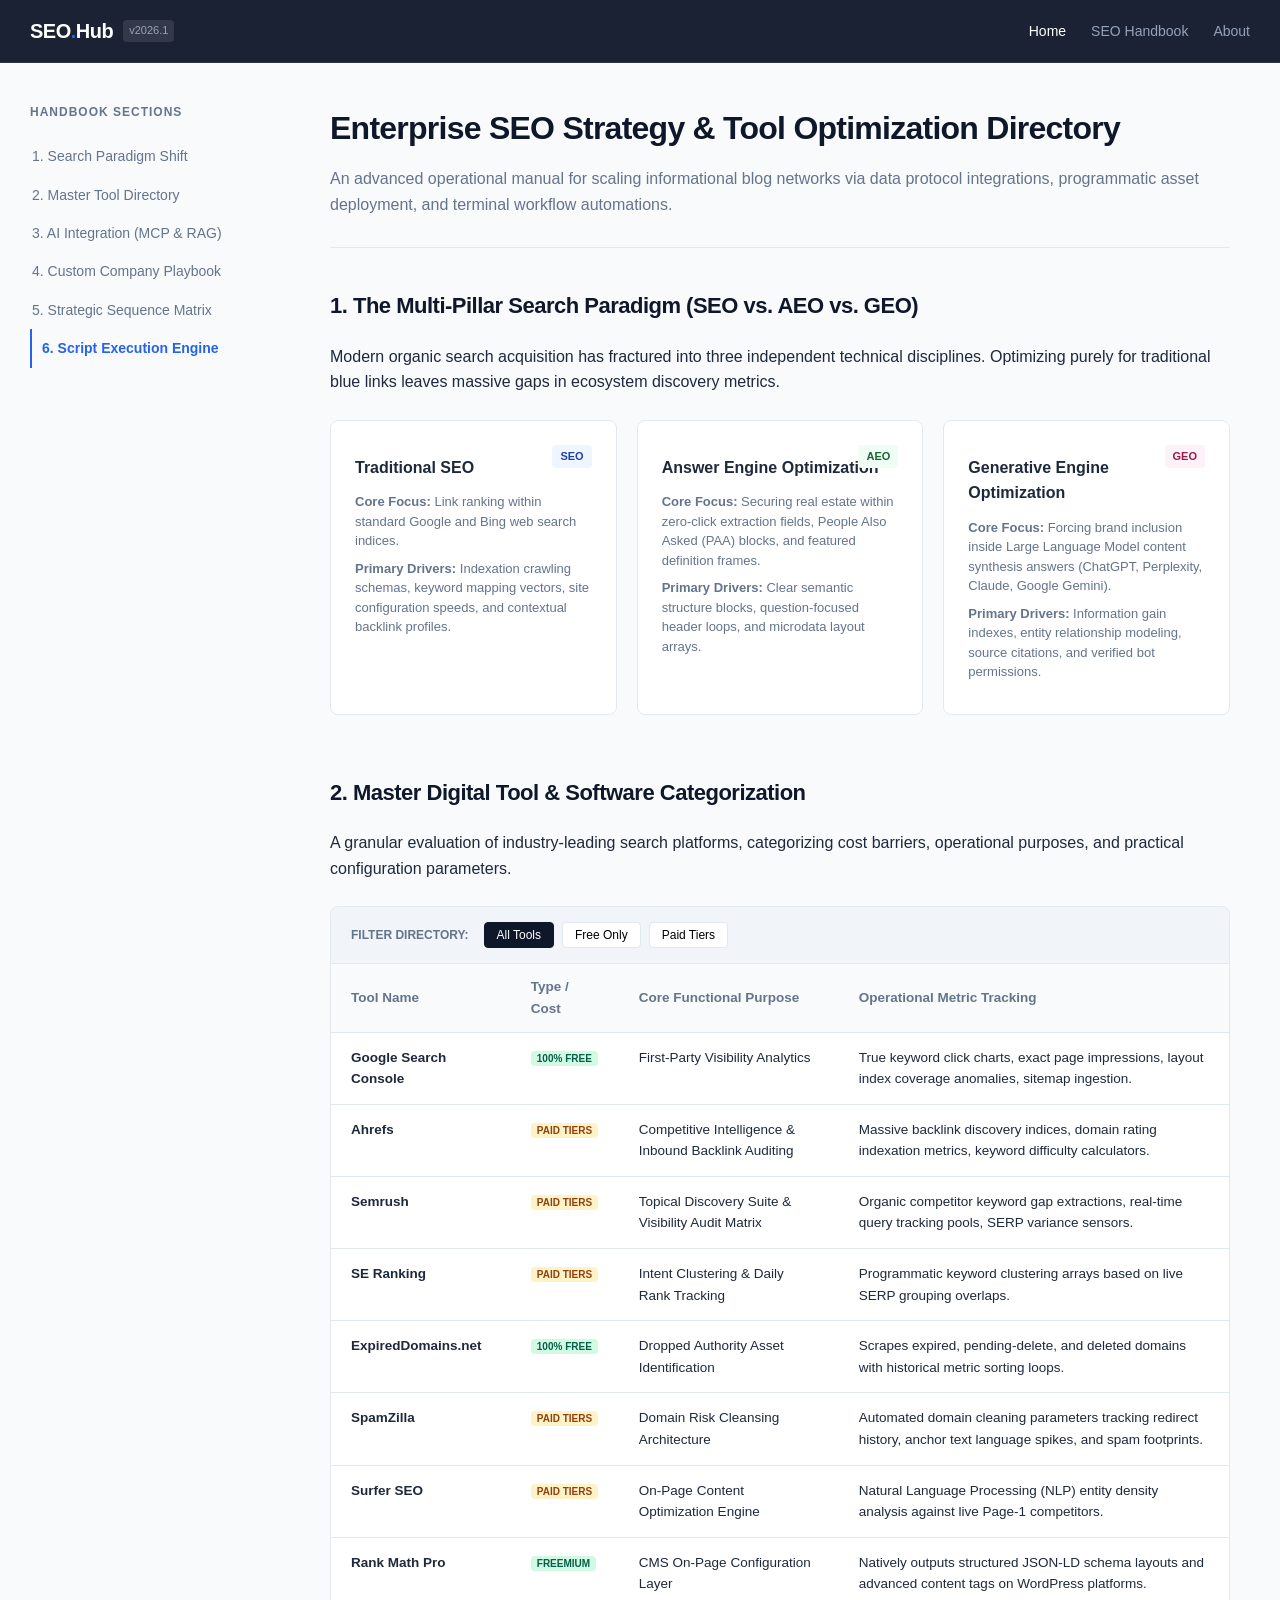
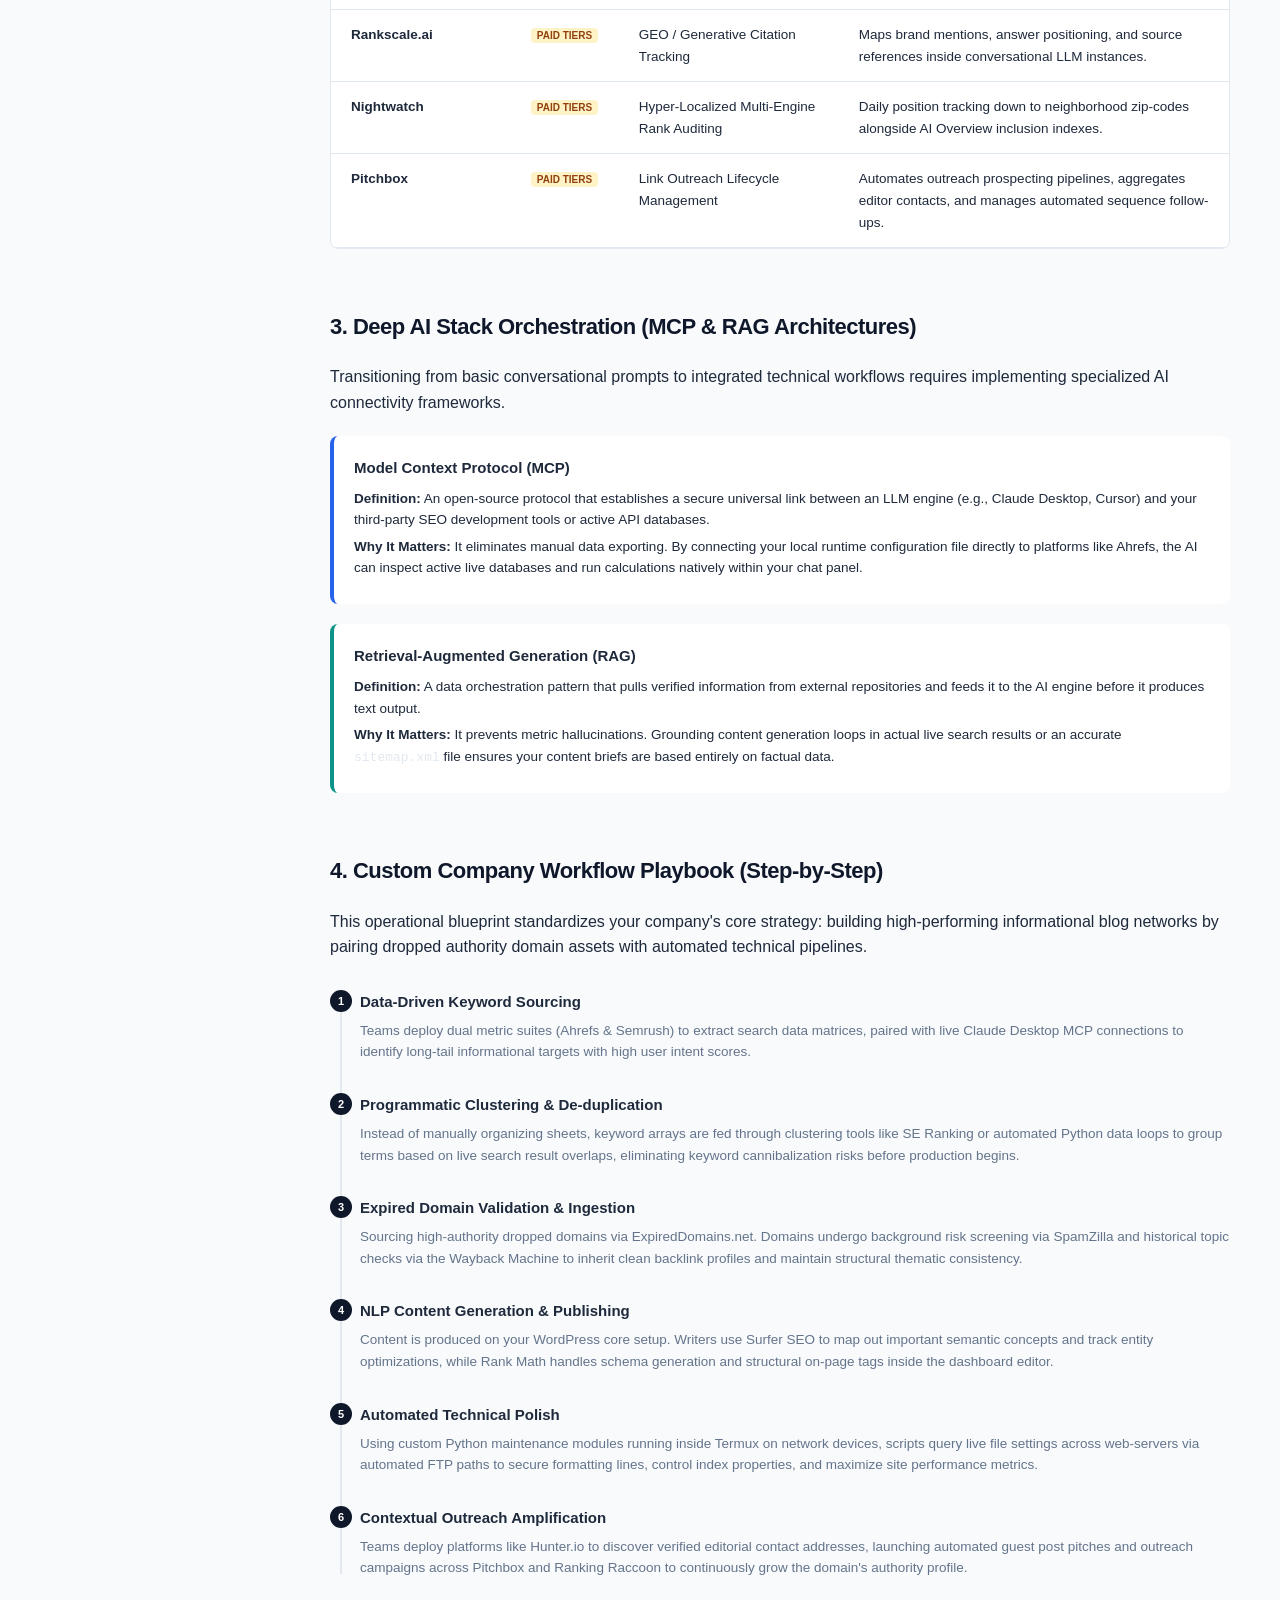
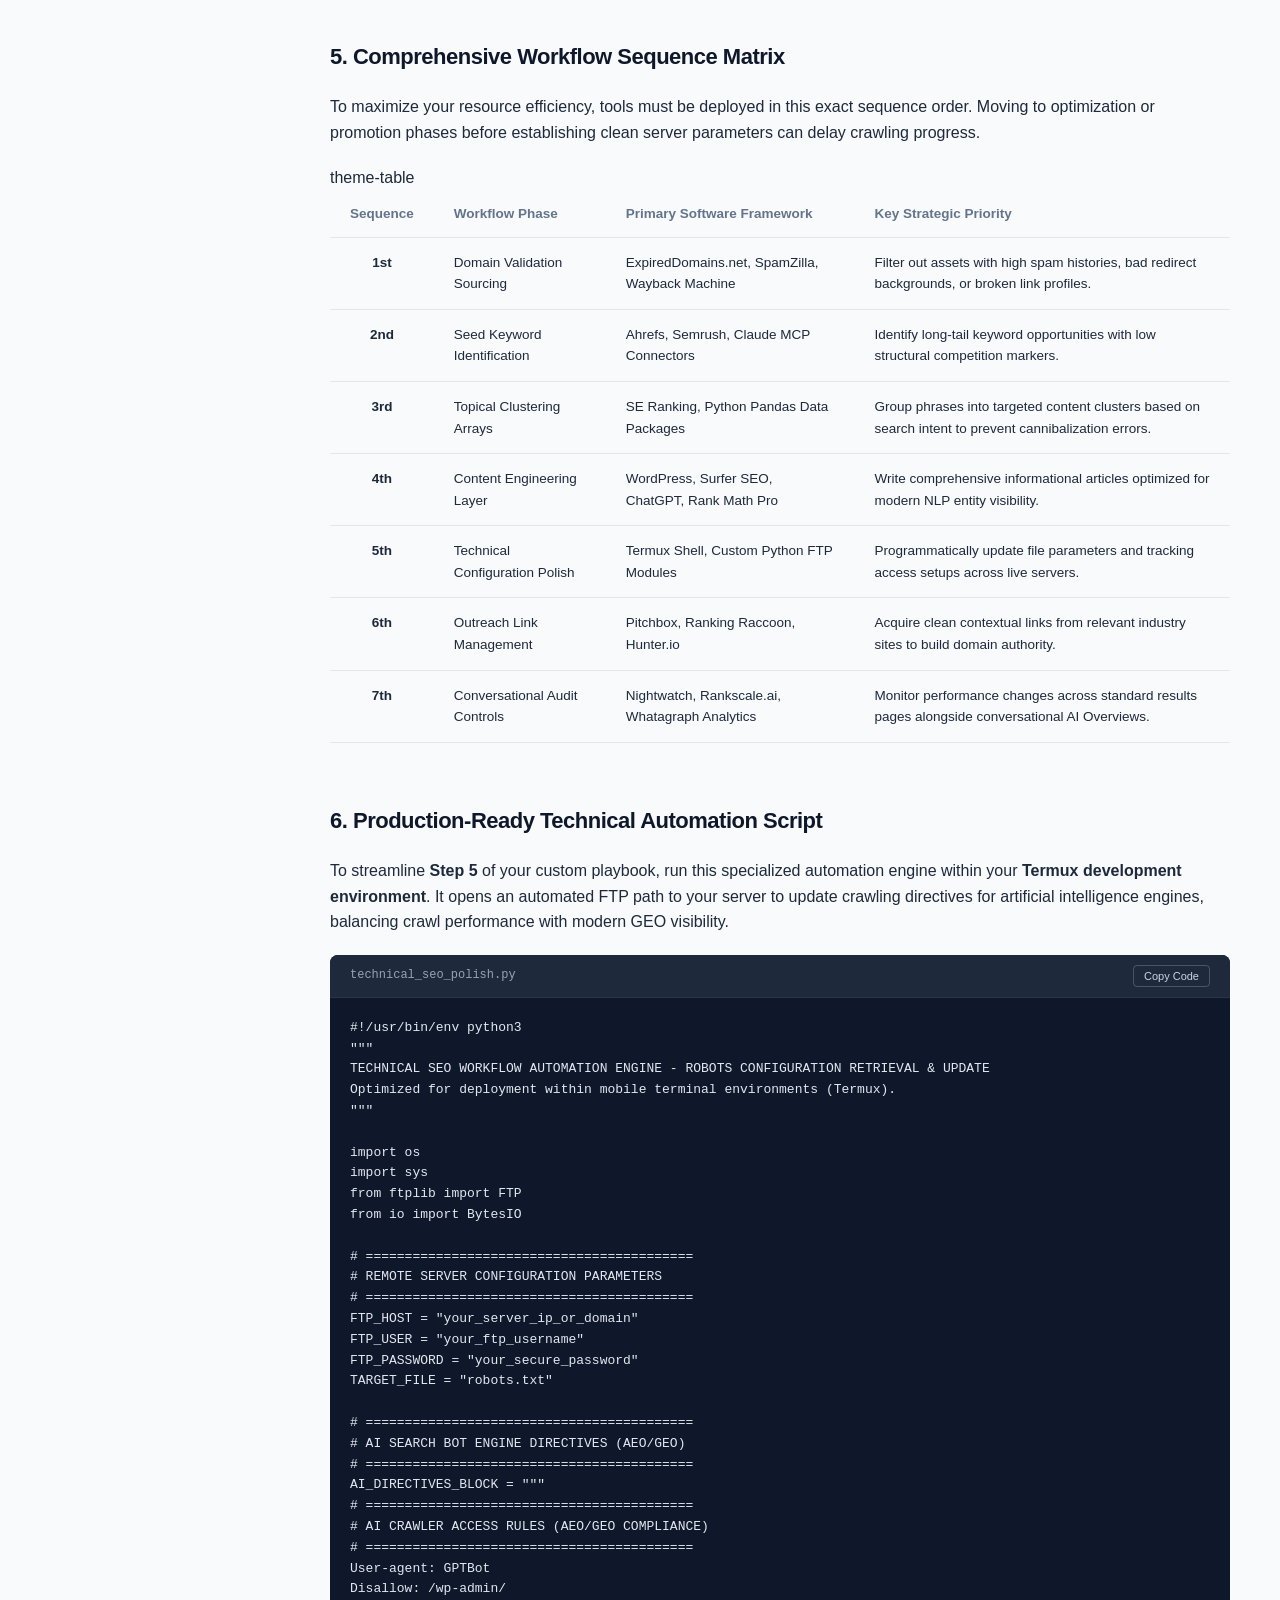
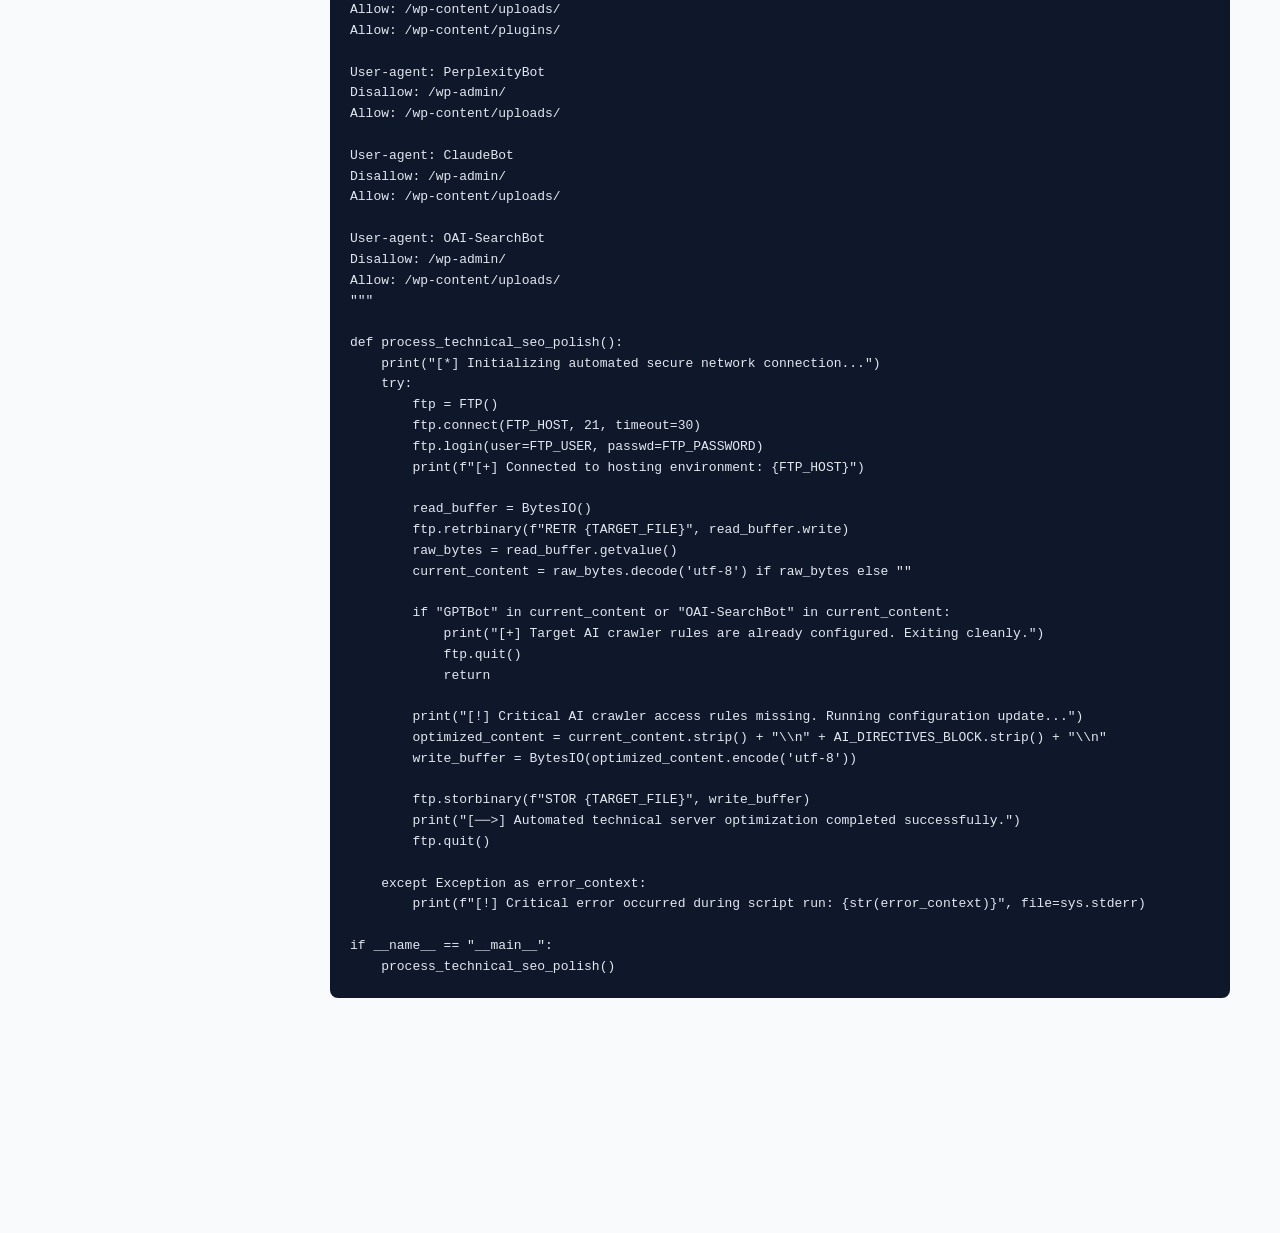
==== index.html @ 19670c63 "intialization" ====
<!DOCTYPE html>
<html lang="en">
<head>
    <meta charset="UTF-8">
    <meta name="viewport" content="width=device-width, initial-scale=1.0">
    <title>SEO Research Hub & Operational Handbook (2026)</title>
    <link rel="stylesheet" href="style.css">
</head>
<body>

    <nav class="navbar">
        <div class="nav-container">
            <div class="nav-logo">
                <span class="logo-text">SEO<span class="accent-dot">.</span>Hub</span>
                <span class="version-tag">v2026.1</span>
            </div>
            <button class="menu-toggle" id="menuToggle" aria-label="Toggle Navigation Menu">
                <span></span><span></span><span></span>
            </button>
            <ul class="nav-links" id="navLinks">
                <li><a href="#" class="nav-item active" data-target="handbook-view" id="navHome">Home</a></li>
                <li><a href="seo_handbook.html" class="nav-item" data-target="handbook-view" id="navHandbook">SEO Handbook</a></li>
                <li><a href="#" class="nav-item" data-target="about-view" id="navAbout">About</a></li>
            </ul>
        </div>
    </nav>

    <div class="app-container">
        
        <div id="handbook-view" class="tab-view active">
            <div class="docs-layout">
                
                <aside class="docs-sidebar" id="docsSidebar">
                    <div class="sidebar-sticky">
                        <h3 class="sidebar-heading">Handbook Sections</h3>
                        <ul class="toc-list">
                            <li><a href="#paradigm" class="toc-link active">1. Search Paradigm Shift</a></li>
                            <li><a href="#directory" class="toc-link">2. Master Tool Directory</a></li>
                            <li><a href="#ai-ops" class="toc-link">3. AI Integration (MCP & RAG)</a></li>
                            <li><a href="#workflow" class="toc-link">4. Custom Company Playbook</a></li>
                            <li><a href="#matrix" class="toc-link">5. Strategic Sequence Matrix</a></li>
                            <li><a href="#automation" class="toc-link">6. Script Execution Engine</a></li>
                        </ul>
                    </div>
                </aside>

                <main class="docs-content">
                    <header class="content-header">
                        <h1>Enterprise SEO Strategy & Tool Optimization Directory</h1>
                        <p class="subtitle">An advanced operational manual for scaling informational blog networks via data protocol integrations, programmatic asset deployment, and terminal workflow automations.</p>
                    </header>

                    <section id="paradigm" class="content-section">
                        <h2>1. The Multi-Pillar Search Paradigm (SEO vs. AEO vs. GEO)</h2>
                        <p>Modern organic search acquisition has fractured into three independent technical disciplines. Optimizing purely for traditional blue links leaves massive gaps in ecosystem discovery metrics.</p>
                        
                        <div class="grid-three">
                            <div class="feature-card">
                                <div class="card-badge traditional">SEO</div>
                                <h3>Traditional SEO</h3>
                                <p><strong>Core Focus:</strong> Link ranking within standard Google and Bing web search indices.</p>
                                <p><strong>Primary Drivers:</strong> Indexation crawling schemas, keyword mapping vectors, site configuration speeds, and contextual backlink profiles.</p>
                            </div>
                            <div class="feature-card">
                                <div class="card-badge aeo">AEO</div>
                                <h3>Answer Engine Optimization</h3>
                                <p><strong>Core Focus:</strong> Securing real estate within zero-click extraction fields, People Also Asked (PAA) blocks, and featured definition frames.</p>
                                <p><strong>Primary Drivers:</strong> Clear semantic structure blocks, question-focused header loops, and microdata layout arrays.</p>
                            </div>
                            <div class="feature-card">
                                <div class="card-badge geo">GEO</div>
                                <h3>Generative Engine Optimization</h3>
                                <p><strong>Core Focus:</strong> Forcing brand inclusion inside Large Language Model content synthesis answers (ChatGPT, Perplexity, Claude, Google Gemini).</p>
                                <p><strong>Primary Drivers:</strong> Information gain indexes, entity relationship modeling, source citations, and verified bot permissions.</p>
                            </div>
                        </div>
                    </section>

                    <section id="directory" class="content-section">
                        <h2>2. Master Digital Tool & Software Categorization</h2>
                        <p>A granular evaluation of industry-leading search platforms, categorizing cost barriers, operational purposes, and practical configuration parameters.</p>
                        
                        <div class="interactive-table-box">
                            <div class="table-actions">
                                <span class="action-label">Filter Directory:</span>
                                <div class="filter-buttons">
                                    <button class="filter-btn active" data-filter="all">All Tools</button>
                                    <button class="filter-btn" data-filter="free">Free Only</button>
                                    <button class="filter-btn" data-filter="paid">Paid Tiers</button>
                                </div>
                            </div>
                            
                            <div class="table-responsive">
                                <table class="tools-data-table" id="toolsTable">
                                    <thead>
                                        <tr>
                                            <th>Tool Name</th>
                                            <th>Type / Cost</th>
                                            <th>Core Functional Purpose</th>
                                            <th>Operational Metric Tracking</th>
                                        </tr>
                                    </thead>
                                    <tbody>
                                        <tr data-cost="free">
                                            <td><strong>Google Search Console</strong></td>
                                            <td><span class="badge free">100% Free</span></td>
                                            <td>First-Party Visibility Analytics</td>
                                            <td>True keyword click charts, exact page impressions, layout index coverage anomalies, sitemap ingestion.</td>
                                        </tr>
                                        <tr data-cost="paid">
                                            <td><strong>Ahrefs</strong></td>
                                            <td><span class="badge paid">Paid Tiers</span></td>
                                            <td>Competitive Intelligence &amp; Inbound Backlink Auditing</td>
                                            <td>Massive backlink discovery indices, domain rating indexation metrics, keyword difficulty calculators.</td>
                                        </tr>
                                        <tr data-cost="paid">
                                            <td><strong>Semrush</strong></td>
                                            <td><span class="badge paid">Paid Tiers</span></td>
                                            <td>Topical Discovery Suite &amp; Visibility Audit Matrix</td>
                                            <td>Organic competitor keyword gap extractions, real-time query tracking pools, SERP variance sensors.</td>
                                        </tr>
                                        <tr data-cost="paid">
                                            <td><strong>SE Ranking</strong></td>
                                            <td><span class="badge paid">Paid Tiers</span></td>
                                            <td>Intent Clustering &amp; Daily Rank Tracking</td>
                                            <td>Programmatic keyword clustering arrays based on live SERP grouping overlaps.</td>
                                        </tr>
                                        <tr data-cost="free">
                                            <td><strong>ExpiredDomains.net</strong></td>
                                            <td><span class="badge free">100% Free</span></td>
                                            <td>Dropped Authority Asset Identification</td>
                                            <td>Scrapes expired, pending-delete, and deleted domains with historical metric sorting loops.</td>
                                        </tr>
                                        <tr data-cost="paid">
                                            <td><strong>SpamZilla</strong></td>
                                            <td><span class="badge paid">Paid Tiers</span></td>
                                            <td>Domain Risk Cleansing Architecture</td>
                                            <td>Automated domain cleaning parameters tracking redirect history, anchor text language spikes, and spam footprints.</td>
                                        </tr>
                                        <tr data-cost="paid">
                                            <td><strong>Surfer SEO</strong></td>
                                            <td><span class="badge paid">Paid Tiers</span></td>
                                            <td>On-Page Content Optimization Engine</td>
                                            <td>Natural Language Processing (NLP) entity density analysis against live Page-1 competitors.</td>
                                        </tr>
                                        <tr data-cost="free">
                                            <td><strong>Rank Math Pro</strong></td>
                                            <td><span class="badge free">Freemium</span></td>
                                            <td>CMS On-Page Configuration Layer</td>
                                            <td>Natively outputs structured JSON-LD schema layouts and advanced content tags on WordPress platforms.</td>
                                        </tr>
                                        <tr data-cost="paid">
                                            <td><strong>Rankscale.ai</strong></td>
                                            <td><span class="badge paid">Paid Tiers</span></td>
                                            <td>GEO / Generative Citation Tracking</td>
                                            <td>Maps brand mentions, answer positioning, and source references inside conversational LLM instances.</td>
                                        </tr>
                                        <tr data-cost="paid">
                                            <td><strong>Nightwatch</strong></td>
                                            <td><span class="badge paid">Paid Tiers</span></td>
                                            <td>Hyper-Localized Multi-Engine Rank Auditing</td>
                                            <td>Daily position tracking down to neighborhood zip-codes alongside AI Overview inclusion indexes.</td>
                                        </tr>
                                        <tr data-cost="paid">
                                            <td><strong>Pitchbox</strong></td>
                                            <td><span class="badge paid">Paid Tiers</span></td>
                                            <td>Link Outreach Lifecycle Management</td>
                                            <td>Automates outreach prospecting pipelines, aggregates editor contacts, and manages automated sequence follow-ups.</td>
                                        </tr>
                                    </tbody>
                                </table>
                            </div>
                        </div>
                    </section>

                    <section id="ai-ops" class="content-section">
                        <h2>3. Deep AI Stack Orchestration (MCP & RAG Architectures)</h2>
                        <p>Transitioning from basic conversational prompts to integrated technical workflows requires implementing specialized AI connectivity frameworks.</p>
                        
                        <div class="callout-box mcp">
                            <h4>Model Context Protocol (MCP)</h4>
                            <p><strong>Definition:</strong> An open-source protocol that establishes a secure universal link between an LLM engine (e.g., Claude Desktop, Cursor) and your third-party SEO development tools or active API databases.</p>
                            <p><strong>Why It Matters:</strong> It eliminates manual data exporting. By connecting your local runtime configuration file directly to platforms like Ahrefs, the AI can inspect active live databases and run calculations natively within your chat panel.</p>
                        </div>

                        <div class="callout-box rag">
                            <h4>Retrieval-Augmented Generation (RAG)</h4>
                            <p><strong>Definition:</strong> A data orchestration pattern that pulls verified information from external repositories and feeds it to the AI engine before it produces text output.</p>
                            <p><strong>Why It Matters:</strong> It prevents metric hallucinations. Grounding content generation loops in actual live search results or an accurate <code>sitemap.xml</code> file ensures your content briefs are based entirely on factual data.</p>
                        </div>
                    </section>

                    <section id="workflow" class="content-section">
                        <h2>4. Custom Company Workflow Playbook (Step-by-Step)</h2>
                        <p>This operational blueprint standardizes your company's core strategy: building high-performing informational blog networks by pairing dropped authority domain assets with automated technical pipelines.</p>
                        
                        <div class="timeline">
                            <div class="timeline-item">
                                <div class="timeline-num">1</div>
                                <h4>Data-Driven Keyword Sourcing</h4>
                                <p>Teams deploy dual metric suites (Ahrefs &amp; Semrush) to extract search data matrices, paired with live Claude Desktop MCP connections to identify long-tail informational targets with high user intent scores.</p>
                            </div>
                            <div class="timeline-item">
                                <div class="timeline-num">2</div>
                                <h4>Programmatic Clustering &amp; De-duplication</h4>
                                <p>Instead of manually organizing sheets, keyword arrays are fed through clustering tools like SE Ranking or automated Python data loops to group terms based on live search result overlaps, eliminating keyword cannibalization risks before production begins.</p>
                            </div>
                            <div class="timeline-item">
                                <div class="timeline-num">3</div>
                                <h4>Expired Domain Validation &amp; Ingestion</h4>
                                <p>Sourcing high-authority dropped domains via ExpiredDomains.net. Domains undergo background risk screening via SpamZilla and historical topic checks via the Wayback Machine to inherit clean backlink profiles and maintain structural thematic consistency.</p>
                            </div>
                            <div class="timeline-item">
                                <div class="timeline-num">4</div>
                                <h4>NLP Content Generation &amp; Publishing</h4>
                                <p>Content is produced on your WordPress core setup. Writers use Surfer SEO to map out important semantic concepts and track entity optimizations, while Rank Math handles schema generation and structural on-page tags inside the dashboard editor.</p>
                            </div>
                            <div class="timeline-item">
                                <div class="timeline-num">5</div>
                                <h4>Automated Technical Polish</h4>
                                <p>Using custom Python maintenance modules running inside Termux on network devices, scripts query live file settings across web-servers via automated FTP paths to secure formatting lines, control index properties, and maximize site performance metrics.</p>
                            </div>
                            <div class="timeline-item">
                                <div class="timeline-num">6</div>
                                <h4>Contextual Outreach Amplification</h4>
                                <p>Teams deploy platforms like Hunter.io to discover verified editorial contact addresses, launching automated guest post pitches and outreach campaigns across Pitchbox and Ranking Raccoon to continuously grow the domain's authority profile.</p>
                            </div>
                        </div>
                    </section>

                    <section id="matrix" class="content-section">
                        <h2>5. Comprehensive Workflow Sequence Matrix</h2>
                        <p>To maximize your resource efficiency, tools must be deployed in this exact sequence order. Moving to optimization or promotion phases before establishing clean server parameters can delay crawling progress.</p>
                        
                        <div class="table-responsive">
                            <table class="matrix-table">
                                theme-table
                                <thead>
                                    <tr>
                                        <th>Sequence</th>
                                        <th>Workflow Phase</th>
                                        <th>Primary Software Framework</th>
                                        <th>Key Strategic Priority</th>
                                    </tr>
                                </thead>
                                <tbody>
                                    <tr>
                                        <td class="center-text"><strong>1st</strong></td>
                                        <td>Domain Validation Sourcing</td>
                                        <td>ExpiredDomains.net, SpamZilla, Wayback Machine</td>
                                        <td>Filter out assets with high spam histories, bad redirect backgrounds, or broken link profiles.</td>
                                    </tr>
                                    <tr>
                                        <td class="center-text"><strong>2nd</strong></td>
                                        <td>Seed Keyword Identification</td>
                                        <td>Ahrefs, Semrush, Claude MCP Connectors</td>
                                        <td>Identify long-tail keyword opportunities with low structural competition markers.</td>
                                    </tr>
                                    <tr>
                                        <td class="center-text"><strong>3rd</strong></td>
                                        <td>Topical Clustering Arrays</td>
                                        <td>SE Ranking, Python Pandas Data Packages</td>
                                        <td>Group phrases into targeted content clusters based on search intent to prevent cannibalization errors.</td>
                                    </tr>
                                    <tr>
                                        <td class="center-text"><strong>4th</strong></td>
                                        <td>Content Engineering Layer</td>
                                        <td>WordPress, Surfer SEO, ChatGPT, Rank Math Pro</td>
                                        <td>Write comprehensive informational articles optimized for modern NLP entity visibility.</td>
                                    </tr>
                                    <tr>
                                        <td class="center-text"><strong>5th</strong></td>
                                        <td>Technical Configuration Polish</td>
                                        <td>Termux Shell, Custom Python FTP Modules</td>
                                        <td>Programmatically update file parameters and tracking access setups across live servers.</td>
                                    </tr>
                                    <tr>
                                        <td class="center-text"><strong>6th</strong></td>
                                        <td>Outreach Link Management</td>
                                        <td>Pitchbox, Ranking Raccoon, Hunter.io</td>
                                        <td>Acquire clean contextual links from relevant industry sites to build domain authority.</td>
                                    </tr>
                                    <tr>
                                        <td class="center-text"><strong>7th</strong></td>
                                        <td>Conversational Audit Controls</td>
                                        <td>Nightwatch, Rankscale.ai, Whatagraph Analytics</td>
                                        <td>Monitor performance changes across standard results pages alongside conversational AI Overviews.</td>
                                    </tr>
                                </tbody>
                            </table>
                        </div>
                    </section>

                    <section id="automation" class="content-section">
                        <h2>6. Production-Ready Technical Automation Script</h2>
                        <p>To streamline <strong>Step 5</strong> of your custom playbook, run this specialized automation engine within your <strong>Termux development environment</strong>. It opens an automated FTP path to your server to update crawling directives for artificial intelligence engines, balancing crawl performance with modern GEO visibility.</p>
                        
                        <div class="code-block-wrapper">
                            <div class="code-header">
                                <span class="file-tag">technical_seo_polish.py</span>
                                <button class="copy-btn" id="copyCodeBtn">Copy Code</button>
                            </div>
<pre><code id="pythonCode">#!/usr/bin/env python3
"""
TECHNICAL SEO WORKFLOW AUTOMATION ENGINE - ROBOTS CONFIGURATION RETRIEVAL & UPDATE
Optimized for deployment within mobile terminal environments (Termux).
"""

import os
import sys
from ftplib import FTP
from io import BytesIO

# ==========================================
# REMOTE SERVER CONFIGURATION PARAMETERS
# ==========================================
FTP_HOST = "your_server_ip_or_domain"
FTP_USER = "your_ftp_username"
FTP_PASSWORD = "your_secure_password"
TARGET_FILE = "robots.txt"

# ==========================================
# AI SEARCH BOT ENGINE DIRECTIVES (AEO/GEO)
# ==========================================
AI_DIRECTIVES_BLOCK = """
# ==========================================
# AI CRAWLER ACCESS RULES (AEO/GEO COMPLIANCE)
# ==========================================
User-agent: GPTBot
Disallow: /wp-admin/
Allow: /wp-content/uploads/
Allow: /wp-content/plugins/

User-agent: PerplexityBot
Disallow: /wp-admin/
Allow: /wp-content/uploads/

User-agent: ClaudeBot
Disallow: /wp-admin/
Allow: /wp-content/uploads/

User-agent: OAI-SearchBot
Disallow: /wp-admin/
Allow: /wp-content/uploads/
"""

def process_technical_seo_polish():
    print("[*] Initializing automated secure network connection...")
    try:
        ftp = FTP()
        ftp.connect(FTP_HOST, 21, timeout=30)
        ftp.login(user=FTP_USER, passwd=FTP_PASSWORD)
        print(f"[+] Connected to hosting environment: {FTP_HOST}")
        
        read_buffer = BytesIO()
        ftp.retrbinary(f"RETR {TARGET_FILE}", read_buffer.write)
        raw_bytes = read_buffer.getvalue()
        current_content = raw_bytes.decode('utf-8') if raw_bytes else ""
        
        if "GPTBot" in current_content or "OAI-SearchBot" in current_content:
            print("[+] Target AI crawler rules are already configured. Exiting cleanly.")
            ftp.quit()
            return
            
        print("[!] Critical AI crawler access rules missing. Running configuration update...")
        optimized_content = current_content.strip() + "\\n" + AI_DIRECTIVES_BLOCK.strip() + "\\n"
        write_buffer = BytesIO(optimized_content.encode('utf-8'))
        
        ftp.storbinary(f"STOR {TARGET_FILE}", write_buffer)
        print("[──>] Automated technical server optimization completed successfully.")
        ftp.quit()
        
    except Exception as error_context:
        print(f"[!] Critical error occurred during script run: {str(error_context)}", file=sys.stderr)

if __name__ == "__main__":
    process_technical_seo_polish()</code></pre>
                        </div>
                    </main>
                </div>
            </div>

        <div id="about-view" class="tab-view">
            <div class="profile-container">
                <div class="profile-card">
                    <div class="profile-avatar-row">
                        <div class="avatar-frame">
                            <span class="avatar-initials">AR</span>
                        </div>
                        <div class="profile-title-block">
                            <h2>Ankush Raj</h2>
                            <p class="profile-tag">SEO Specialist &amp; Systems Automation Developer</p>
                        </div>
                    </div>
                    
                    <div class="profile-divider"></div>
                    
                    <div class="profile-body">
                        <p class="bio-text">
                            Hi, I'm Ankush Raj. I am an SEO Specialist with hands-on experience in digital marketing, software development, and content creation. My expertise includes optimizing websites for top search rankings, crafting engaging digital campaigns, developing user-friendly software, and producing creative content for platforms like Meta &amp; YouTube. I’m passionate about helping brands grow online and achieve measurable results. Let’s connect to elevate your digital presence!
                        </p>
                    </div>

                    <div class="profile-divider"></div>

                    <div class="profile-actions-row">
                        <a href="https://www.linkedin.com/in/ankushrajmaheyam/" target="_blank" class="social-link linkedin">
                            <svg class="icon" viewBox="0 0 24 24"><path d="M19 3a2 2 0 0 1 2 2v14a2 2 0 0 1-2 2H5a2 2 0 0 1-2-2V5a2 2 0 0 1 2-2h14m-.5 15.5v-5.3a3.26 3.26 0 0 0-3.26-3.26c-.85 0-1.84.52-2.32 1.3v-1.11h-2.79v8.37h2.79v-4.93c0-.77.62-1.4 1.39-1.4a1.4 1.4 0 0 1 1.4 1.4v4.93h2.79M6.88 8.56a1.68 1.68 0 0 0 1.68-1.68c0-.93-.75-1.69-1.68-1.69a1.69 1.69 0 0 0-1.69 1.69c0 .93.76 1.68 1.69 1.68m1.39 9.94v-8.37H5.5v8.37h2.77z"/></svg>
                            LinkedIn Profile
                        </a>
                        <a href="https://github.com/AnkushRajMaheYam" target="_blank" class="social-link github">
                            <svg class="icon" viewBox="0 0 24 24"><path d="M12 2A10 10 0 0 0 2 12c0 4.42 2.87 8.17 6.84 9.5.5.08.66-.23.66-.5v-1.69c-2.77.6-3.36-1.34-3.36-1.34-.46-1.16-1.11-1.47-1.11-1.47-.9-.62.07-.6.07-.6 1 .07 1.53 1.03 1.53 1.03.9 1.52 2.34 1.07 2.91.83.1-.65.35-1.09.63-1.34-2.22-.25-4.55-1.11-4.55-4.92 0-1.11.38-2 1.03-2.71-.1-.25-.45-1.29.1-2.64 0 0 .84-.27 2.75 1.02.79-.22 1.65-.33 2.5-.33.85 0 1.71.11 2.5.33 1.91-1.29 2.75-1.02 2.75-1.02.55 1.35.2 2.39.1 2.64.65.71 1.03 1.6 1.03 2.71 0 3.82-2.34 4.66-4.57 4.91.36.31.69.92.69 1.85V21c0 .27.16.59.67.5C19.14 20.16 22 16.42 22 12A10 10 0 0 0 12 2z"/></svg>
                            GitHub Repository
                        </a>
                    </div>
                </div>
            </div>
        </div>

    </div>

    <script src="script.js"></script>
</body>
</html>
---- style.css ----
/* ==========================================
   ENTERPRISE DOCUMENTATION MASTER STYLESHEET
   ========================================== */

:root {
    --bg-main: #f8fafc;
    --bg-surface: #ffffff;
    --bg-dark-slate: #0f172a;
    --bg-card: #f1f5f9;
    --text-primary: #1e293b;
    --text-muted: #64748b;
    --accent-blue: #2563eb;
    --accent-teal: #0d9488;
    --border-color: #e2e8f0;
    --radius-standard: 8px;
    --transition-fast: 0.25s ease;
}

* {
    box-sizing: border-box;
    margin: 0;
    padding: 0;
}

html {
    scroll-behavior: smooth;
    font-family: -apple-system, BlinkMacSystemFont, "Segoe UI", Roboto, Helvetica, Arial, sans-serif;
    background-color: var(--bg-main);
    color: var(--text-primary);
    line-height: 1.6;
}

/* NAVBAR DESIGN SCHEMA */
.navbar {
    position: sticky;
    top: 0;
    z-index: 1000;
    background-color: rgba(15, 23, 42, 0.95);
    backdrop-filter: blur(8px);
    border-bottom: 1px solid rgba(226, 232, 240, 0.1);
    color: #ffffff;
    padding: 15px 0;
}

.nav-container {
    max-width: 1400px;
    margin: 0 auto;
    display: flex;
    justify-content: space-between;
    align-items: center;
    padding: 0 30px;
}

.nav-logo {
    display: flex;
    align-items: center;
    gap: 10px;
}

.logo-text {
    font-size: 20px;
    font-weight: 800;
    letter-spacing: -0.5px;
}

.accent-dot {
    color: var(--accent-blue);
}

.version-tag {
    font-size: 11px;
    background-color: rgba(255, 255, 255, 0.1);
    padding: 2px 6px;
    border-radius: 4px;
    color: #94a3b8;
}

.nav-links {
    display: flex;
    list-style: none;
    gap: 25px;
}

.nav-item {
    color: #94a3b8;
    text-decoration: none;
    font-size: 14px;
    font-weight: 500;
    transition: var(--transition-fast);
}

.nav-item:hover, .nav-item.active {
    color: #ffffff;
}

.menu-toggle {
    display: none;
    flex-direction: column;
    gap: 5px;
    background: none;
    border: none;
    cursor: pointer;
}

.menu-toggle span {
    display: block;
    width: 22px;
    height: 2px;
    background-color: #ffffff;
    border-radius: 2px;
}

/* LAYOUT CONTAINER */
.app-container {
    max-width: 1400px;
    margin: 0 auto;
    padding: 0 30px;
}

.tab-view {
    display: none;
}

.tab-view.active {
    display: block;
}

/* TECHNICAL DOCS COLUMN STYLES */
.docs-layout {
    display: flex;
    gap: 40px;
    margin-top: 40px;
    position: relative;
}

.docs-sidebar {
    width: 260px;
    flex-shrink: 0;
}

.sidebar-sticky {
    position: sticky;
    top: 100px;
    height: calc(100vh - 120px);
    overflow-y: auto;
    padding-bottom: 20px;
}

.sidebar-heading {
    font-size: 12px;
    text-transform: uppercase;
    letter-spacing: 1px;
    color: var(--text-muted);
    margin-bottom: 15px;
}

.toc-list {
    list-style: none;
}

.toc-link {
    display: block;
    padding: 8px 0;
    color: var(--text-muted);
    text-decoration: none;
    font-size: 14px;
    font-weight: 500;
    transition: var(--transition-fast);
    border-left: 2px solid transparent;
}

.toc-link:hover {
    color: var(--text-primary);
}

.toc-link.active {
    color: var(--accent-blue);
    font-weight: 600;
    border-left-color: var(--accent-blue);
    padding-left: 10px;
}

.docs-content {
    flex-grow: 1;
    max-width: 900px;
    padding-bottom: 100px;
}

.content-header {
    margin-bottom: 40px;
    border-bottom: 1px solid var(--border-color);
    padding-bottom: 30px;
}

.content-header h1 {
    font-size: 32px;
    font-weight: 800;
    letter-spacing: -0.75px;
    color: var(--bg-dark-slate);
    margin-bottom: 12px;
}

.subtitle {
    font-size: 16px;
    color: var(--text-muted);
}

.content-section {
    margin-bottom: 60px;
    scroll-margin-top: 100px;
}

.content-section h2 {
    font-size: 22px;
    font-weight: 700;
    color: var(--bg-dark-slate);
    margin-bottom: 20px;
    letter-spacing: -0.5px;
}

.content-section p {
    color: var(--text-primary);
    margin-bottom: 20px;
}

/* FLEX AND GRID GRID CARD UI ELEMENTS */
.grid-three {
    display: grid;
    grid-template-columns: repeat(3, 1fr);
    gap: 20px;
    margin-top: 25px;
}

.feature-card {
    background-color: var(--bg-surface);
    border: 1px solid var(--border-color);
    border-radius: var(--radius-standard);
    padding: 24px;
    position: relative;
    transition: transform 0.2s ease;
}

.feature-card:hover {
    transform: translateY(-4px);
}

.card-badge {
    position: absolute;
    top: 24px;
    right: 24px;
    font-size: 11px;
    font-weight: 700;
    padding: 3px 8px;
    border-radius: 4px;
}

.card-badge.traditional { background: #eff6ff; color: #1e40af; }
.card-badge.aeo { background: #f0fdf4; color: #166534; }
.card-badge.geo { background: #fdf2f8; color: #9d174d; }

.feature-card h3 {
    font-size: 16px;
    font-weight: 700;
    margin-top: 10px;
    margin-bottom: 12px;
}

.feature-card p {
    font-size: 13px;
    color: var(--text-muted);
    margin-bottom: 8px;
    line-height: 1.5;
}

/* CALLOUT HIGHLIGHT ELEMENTS */
.callout-box {
    padding: 20px;
    border-radius: var(--radius-standard);
    border-left: 4px solid transparent;
    background-color: var(--bg-surface);
    margin-bottom: 20px;
}

.callout-box.mcp { border-left-color: var(--accent-blue); }
.callout-box.rag { border-left-color: var(--accent-teal); }

.callout-box h4 {
    font-size: 15px;
    font-weight: 700;
    margin-bottom: 8px;
}

.callout-box p {
    font-size: 13.5px;
    margin-bottom: 5px;
}

/* TIMELINE PLAYBOOK SCHEMA */
.timeline {
    position: relative;
    padding-left: 30px;
    margin-top: 30px;
}

.timeline::before {
    content: '';
    position: absolute;
    left: 10px;
    top: 5px;
    bottom: 5px;
    width: 2px;
    background-color: var(--border-color);
}

.timeline-item {
    position: relative;
    margin-bottom: 30px;
}

.timeline-num {
    position: absolute;
    left: -30px;
    width: 22px;
    height: 22px;
    background-color: var(--bg-dark-slate);
    color: #ffffff;
    border-radius: 50%;
    text-align: center;
    font-size: 11px;
    font-weight: 700;
    line-height: 22px;
}

.timeline-item h4 {
    font-size: 15px;
    font-weight: 700;
    margin-bottom: 6px;
}

.timeline-item p {
    font-size: 13.5px;
    color: var(--text-muted);
}

/* DATA DIRECTORY TABLE INTERACTION BUILD */
.interactive-table-box {
    background-color: var(--bg-surface);
    border: 1px solid var(--border-color);
    border-radius: var(--radius-standard);
    margin-top: 25px;
    overflow: hidden;
}

.table-actions {
    padding: 15px 20px;
    background-color: var(--bg-card);
    border-bottom: 1px solid var(--border-color);
    display: flex;
    align-items: center;
    gap: 15px;
}

.action-label {
    font-size: 12px;
    font-weight: 700;
    color: var(--text-muted);
    text-transform: uppercase;
}

.filter-buttons {
    display: flex;
    gap: 8px;
}

.filter-btn {
    background: none;
    border: 1px solid var(--border-color);
    padding: 5px 12px;
    font-size: 12px;
    border-radius: 4px;
    cursor: pointer;
    background-color: var(--bg-surface);
    font-weight: 500;
}

.filter-btn.active {
    background-color: var(--bg-dark-slate);
    color: #ffffff;
    border-color: var(--bg-dark-slate);
}

.table-responsive {
    overflow-x: auto;
}

.tools-data-table, .matrix-table {
    width: 100%;
    border-collapse: collapse;
    font-size: 13.5px;
    text-align: left;
}

.tools-data-table th, .matrix-table th {
    background-color: var(--bg-main);
    padding: 12px 20px;
    font-weight: 600;
    color: var(--text-muted);
    border-bottom: 1px solid var(--border-color);
}

.tools-data-table td, .matrix-table td {
    padding: 14px 20px;
    border-bottom: 1px solid var(--border-color);
    vertical-align: top;
}

.badge {
    font-size: 10px;
    font-weight: 700;
    padding: 2px 6px;
    border-radius: 4px;
    text-transform: uppercase;
}

.badge.free { background: #d1fae5; color: #065f46; }
.badge.paid { background: #fef3c7; color: #92400e; }
.center-text { text-align: center; }

/* CODE SYNTAX ACCENTS */
.code-block-wrapper {
    background-color: var(--bg-dark-slate);
    border-radius: var(--radius-standard);
    overflow: hidden;
    margin-top: 20px;
}

.code-header {
    background-color: #1e293b;
    padding: 10px 20px;
    display: flex;
    justify-content: space-between;
    align-items: center;
    border-bottom: 1px solid rgba(255,255,255,0.05);
}

.file-tag {
    font-family: monospace;
    color: #94a3b8;
    font-size: 12px;
}

.copy-btn {
    background: none;
    border: 1px solid rgba(255,255,255,0.2);
    color: #cbd5e1;
    padding: 4px 10px;
    font-size: 11px;
    border-radius: 4px;
    cursor: pointer;
}

.copy-btn:hover { background-color: rgba(255,255,255,0.05); color: #fff; }

pre {
    padding: 20px;
    overflow-x: auto;
}

code {
    font-family: "SFMono-Regular", Consolas, "Liberation Mono", Menlo, monospace;
    font-size: 13px;
    color: #e2e8f0;
}

/* ABOUT & PROFILE VIEW STYLES */
.profile-container {
    max-width: 700px;
    margin: 60px auto;
}

.profile-card {
    background-color: var(--bg-surface);
    border: 1px solid var(--border-color);
    border-radius: 12px;
    box-shadow: 0 4px 20px rgba(15, 23, 42, 0.03);
    padding: 40px;
}

.profile-avatar-row {
    display: flex;
    align-items: center;
    gap: 25px;
}

.avatar-frame {
    width: 80px;
    height: 80px;
    border-radius: 50%;
    background: linear-gradient(135deg, var(--bg-dark-slate), var(--accent-blue));
    display: flex;
    align-items: center;
    justify-content: center;
    color: #ffffff;
    font-size: 28px;
    font-weight: 700;
}

.profile-title-block h2 {
    font-size: 24px;
    font-weight: 800;
    color: var(--bg-dark-slate);
    letter-spacing: -0.5px;
}

.profile-tag {
    color: var(--accent-blue);
    font-weight: 500;
    font-size: 14px;
    margin-top: 2px;
}

.profile-divider {
    height: 1px;
    background-color: var(--border-color);
    margin: 30px 0;
}

.bio-text {
    font-size: 15px;
    color: #334155;
    line-height: 1.7;
}

.profile-actions-row {
    display: flex;
    gap: 15px;
}

.social-link {
    flex: 1;
    display: flex;
    align-items: center;
    justify-content: center;
    gap: 10px;
    padding: 12px;
    border-radius: var(--radius-standard);
    text-decoration: none;
    font-size: 14px;
    font-weight: 600;
    transition: var(--transition-fast);
}

.social-link.linkedin {
    background-color: #0077b5;
    color: #ffffff;
}

.social-link.github {
    background-color: #24292e;
    color: #ffffff;
}

.social-link:hover { opacity: 0.9; transform: translateY(-1px); }

.icon {
    width: 18px;
    height: 18px;
    fill: currentColor;
}

/* MOBILE AND TABLET RESPONSIVE QUERIES */
@media (max-width: 992px) {
    .grid-three { grid-template-columns: 1fr; }
    .docs-sidebar { display: none; }
    .profile-actions-row { flex-direction: column; }
}

@media (max-width: 768px) {
    .navbar { padding: 12px 0; }
    .nav-links {
        display: none;
        flex-direction: column;
        position: absolute;
        top: 56px;
        left: 0;
        right: 0;
        background-color: var(--bg-dark-slate);
        padding: 20px;
        gap: 15px;
        border-bottom: 1px solid var(--border-color);
    }
    .nav-links.active { display: flex; }
    .menu-toggle { display: flex; }
    .app-container { padding: 0 15px; }
    .content-header h1 { font-size: 24px; }
    .profile-card { padding: 25px; }
    .profile-avatar-row { flex-direction: column; text-align: center; gap: 15px; }
}
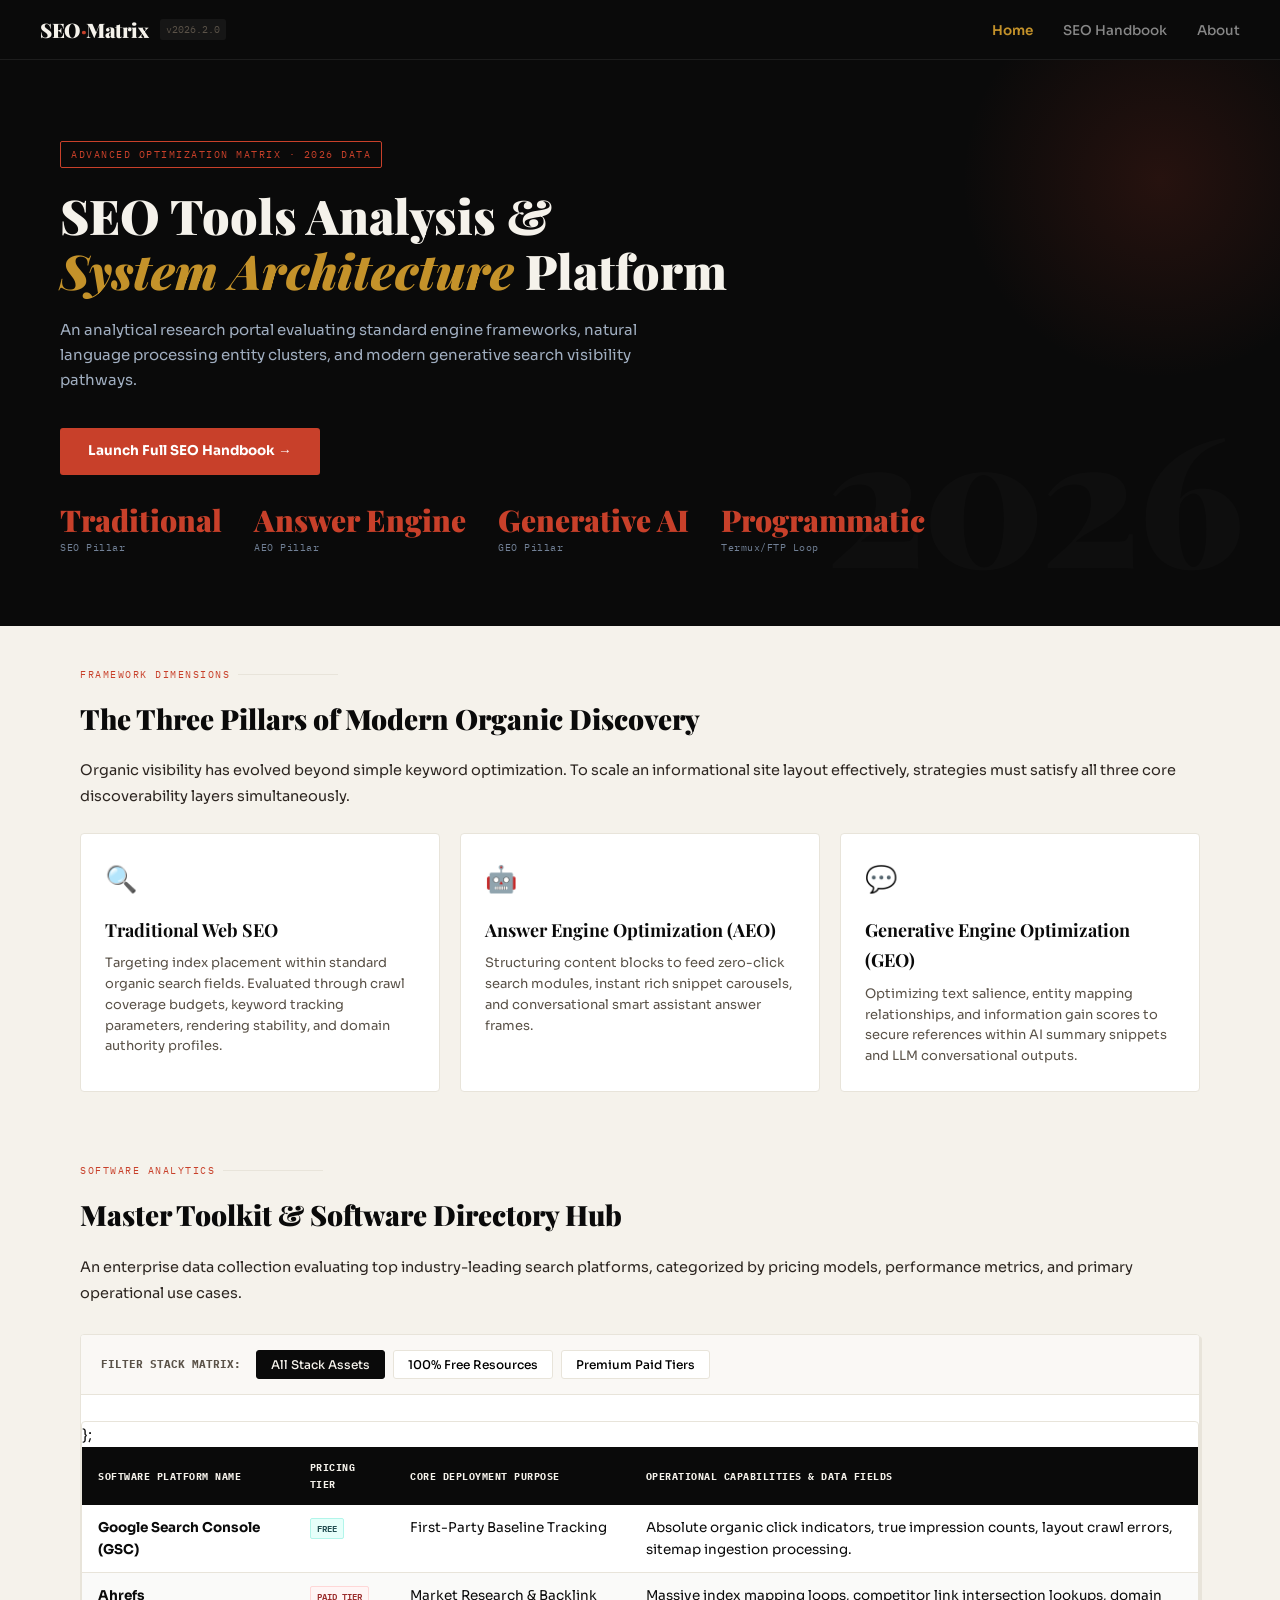
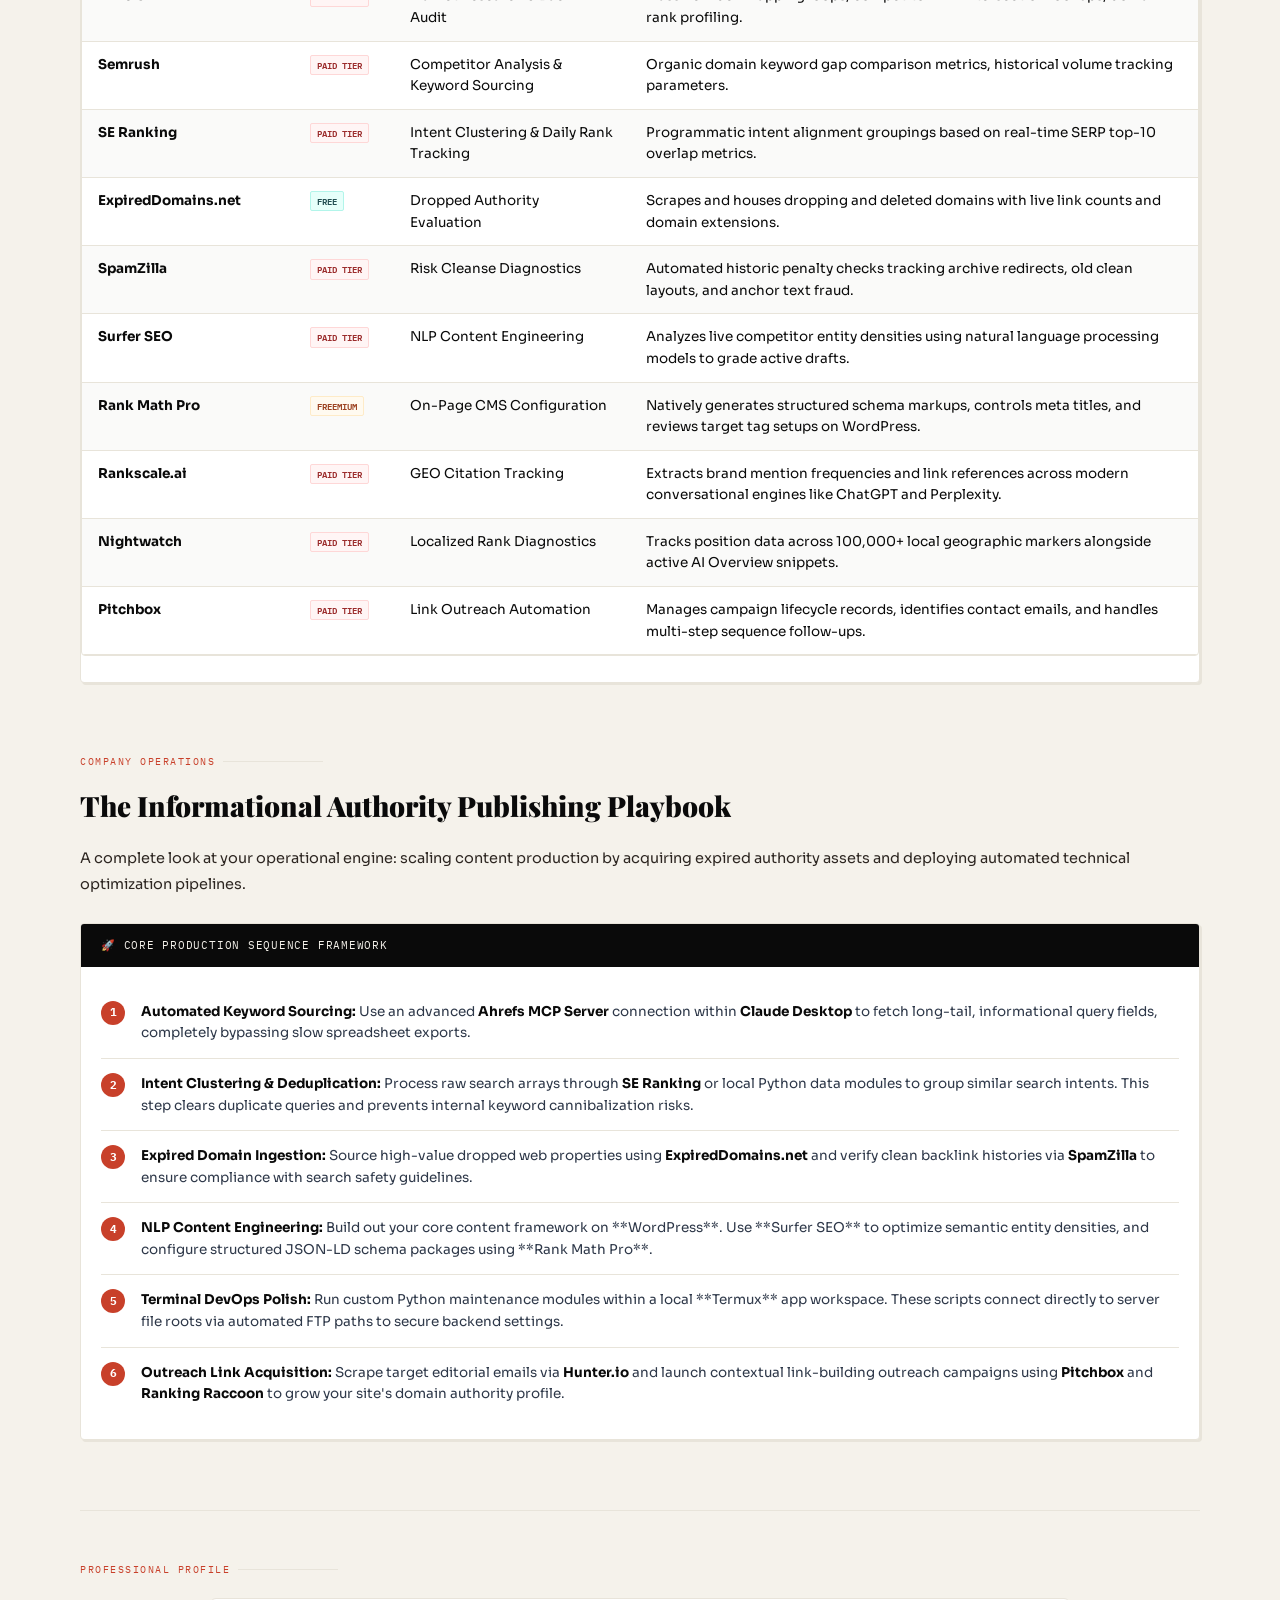
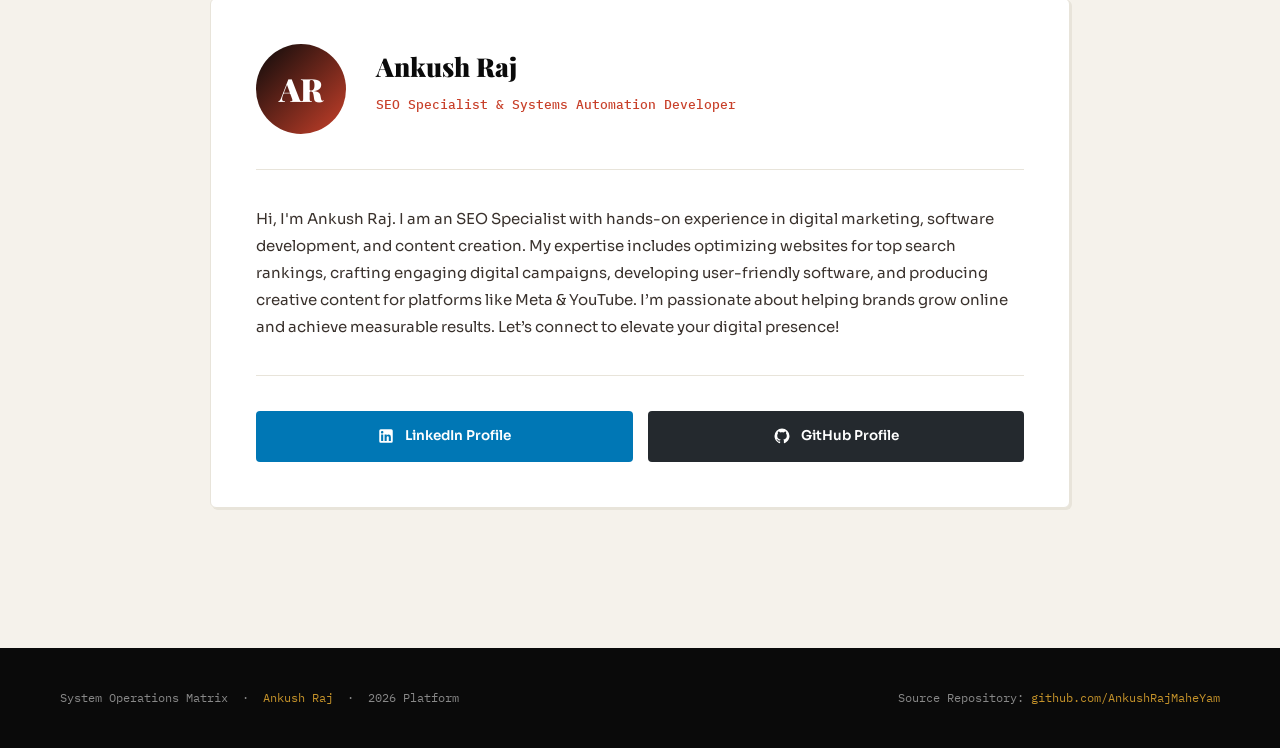
==== commit 00f5a918: "change theme" ====
--- a/index.html
+++ b/index.html
@@ -3,420 +3,243 @@
 <head>
     <meta charset="UTF-8">
     <meta name="viewport" content="width=device-width, initial-scale=1.0">
-    <title>SEO Research Hub & Operational Handbook (2026)</title>
+    <title>Enterprise SEO Research Hub & System Operations Matrix | Ankush Raj</title>
+    <link href="https://fonts.googleapis.com/css2?family=Playfair+Display:ital,wght@0,400;0,700;0,900;1,400&family=IBM+Plex+Mono:wght@400;500&family=Sora:wght@300;400;500;600;700&display=swap" rel="stylesheet">
     <link rel="stylesheet" href="style.css">
 </head>
-<body>
-
-    <nav class="navbar">
-        <div class="nav-container">
-            <div class="nav-logo">
-                <span class="logo-text">SEO<span class="accent-dot">.</span>Hub</span>
-                <span class="version-tag">v2026.1</span>
-            </div>
-            <button class="menu-toggle" id="menuToggle" aria-label="Toggle Navigation Menu">
-                <span></span><span></span><span></span>
-            </button>
-            <ul class="nav-links" id="navLinks">
-                <li><a href="#" class="nav-item active" data-target="handbook-view" id="navHome">Home</a></li>
-                <li><a href="seo_handbook.html" class="nav-item" data-target="handbook-view" id="navHandbook">SEO Handbook</a></li>
-                <li><a href="#" class="nav-item" data-target="about-view" id="navAbout">About</a></li>
-            </ul>
+<body class="index-page">
+
+    <nav class="global-navbar">
+        <div class="nav-brand-group">
+            <span class="nav-logo-text">SEO<span class="dot">·</span>Matrix</span>
+            <span class="nav-version">v2026.2.0</span>
         </div>
+        <ul class="global-nav-links">
+            <li><a href="index.html" class="global-nav-item active">Home</a></li>
+            <li><a href="seo-handbook.html" class="global-nav-item">SEO Handbook</a></li>
+            <li><a href="#about-section" class="global-nav-item">About</a></li>
+        </ul>
     </nav>
 
-    <div class="app-container">
+    <div id="main" class="full-width">
         
-        <div id="handbook-view" class="tab-view active">
-            <div class="docs-layout">
+        <section id="hero">
+            <div class="hero-badge">Advanced Optimization Matrix · 2026 Data</div>
+            <h1 class="hero-title">SEO Tools Analysis &amp;<br><em>System Architecture</em> Platform</h1>
+            <p class="hero-sub">An analytical research portal evaluating standard engine frameworks, natural language processing entity clusters, and modern generative search visibility pathways.</p>
+
+            <div class="hero-actions-row">
+                <a href="seo-handbook.html" class="cta-link-btn">Launch Full SEO Handbook →</a>
+            </div>
+
+            <div class="hero-stats">
+                <div class="stat"><span class="stat-num">Traditional</span><span class="stat-label">SEO Pillar</span></div>
+                <div class="stat"><span class="stat-num">Answer Engine</span><span class="stat-label">AEO Pillar</span></div>
+                <div class="stat"><span class="stat-num">Generative AI</span><span class="stat-label">GEO Pillar</span></div>
+                <div class="stat"><span class="stat-num">Programmatic</span><span class="stat-label">Termux/FTP Loop</span></div>
+            </div>
+        </section>
+
+        <div id="content" class="dashboard-content">
+            
+            <section class="dashboard-section">
+                <div class="part-label">Framework Dimensions</div>
+                <h2 class="section-display-title">The Three Pillars of Modern Organic Discovery</h2>
+                <p>Organic visibility has evolved beyond simple keyword optimization. To scale an informational site layout effectively, strategies must satisfy all three core discoverability layers simultaneously.</p>
                 
-                <aside class="docs-sidebar" id="docsSidebar">
-                    <div class="sidebar-sticky">
-                        <h3 class="sidebar-heading">Handbook Sections</h3>
-                        <ul class="toc-list">
-                            <li><a href="#paradigm" class="toc-link active">1. Search Paradigm Shift</a></li>
-                            <li><a href="#directory" class="toc-link">2. Master Tool Directory</a></li>
-                            <li><a href="#ai-ops" class="toc-link">3. AI Integration (MCP & RAG)</a></li>
-                            <li><a href="#workflow" class="toc-link">4. Custom Company Playbook</a></li>
-                            <li><a href="#matrix" class="toc-link">5. Strategic Sequence Matrix</a></li>
-                            <li><a href="#automation" class="toc-link">6. Script Execution Engine</a></li>
-                        </ul>
-                    </div>
-                </aside>
-
-                <main class="docs-content">
-                    <header class="content-header">
-                        <h1>Enterprise SEO Strategy & Tool Optimization Directory</h1>
-                        <p class="subtitle">An advanced operational manual for scaling informational blog networks via data protocol integrations, programmatic asset deployment, and terminal workflow automations.</p>
-                    </header>
-
-                    <section id="paradigm" class="content-section">
-                        <h2>1. The Multi-Pillar Search Paradigm (SEO vs. AEO vs. GEO)</h2>
-                        <p>Modern organic search acquisition has fractured into three independent technical disciplines. Optimizing purely for traditional blue links leaves massive gaps in ecosystem discovery metrics.</p>
-                        
-                        <div class="grid-three">
-                            <div class="feature-card">
-                                <div class="card-badge traditional">SEO</div>
-                                <h3>Traditional SEO</h3>
-                                <p><strong>Core Focus:</strong> Link ranking within standard Google and Bing web search indices.</p>
-                                <p><strong>Primary Drivers:</strong> Indexation crawling schemas, keyword mapping vectors, site configuration speeds, and contextual backlink profiles.</p>
+                <div class="card-grid">
+                    <div class="card">
+                        <div class="card-icon">🔍</div>
+                        <div class="card-title">Traditional Web SEO</div>
+                        <div class="card-desc">Targeting index placement within standard organic search fields. Evaluated through crawl coverage budgets, keyword tracking parameters, rendering stability, and domain authority profiles.</div>
+                    </div>
+                    <div class="card">
+                        <div class="card-icon">🤖</div>
+                        <div class="card-title">Answer Engine Optimization (AEO)</div>
+                        <div class="card-desc">Structuring content blocks to feed zero-click search modules, instant rich snippet carousels, and conversational smart assistant answer frames.</div>
+                    </div>
+                    <div class="card">
+                        <div class="card-icon">💬</div>
+                        <div class="card-title">Generative Engine Optimization (GEO)</div>
+                        <div class="card-desc">Optimizing text salience, entity mapping relationships, and information gain scores to secure references within AI summary snippets and LLM conversational outputs.</div>
+                    </div>
+                </div>
+            </section>
+
+            <section class="dashboard-section">
+                <div class="part-label">Software Analytics</div>
+                <h2 class="section-display-title">Master Toolkit &amp; Software Directory Hub</h2>
+                <p>An enterprise data collection evaluating top industry-leading search platforms, categorized by pricing models, performance metrics, and primary operational use cases.</p>
+
+                <div class="interactive-directory-box">
+                    <div class="directory-filter-row">
+                        <span class="filter-label">Filter Stack Matrix:</span>
+                        <div class="filter-action-group">
+                            <button class="directory-btn active" data-filter-cost="all">All Stack Assets</button>
+                            <button class="directory-btn" data-filter-cost="free">100% Free Resources</button>
+                            <button class="directory-btn" data-filter-cost="paid">Premium Paid Tiers</button>
+                        </div>
+                    </div>
+                    <div class="table-wrap">
+                        <table id="directoryTable">
+                            <thead>
+                                <tr>
+                                    <th>Software Platform Name</th>
+                                    <th>Pricing Tier</th>
+                                    <th>Core Deployment Purpose</th>
+                                    <th>Operational Capabilities &amp; Data Fields</th>
+                                </tr>
+                            </thead>
+                            <tbody>
+                                <tr data-cost-type="free">
+                                    <td><strong>Google Search Console (GSC)</strong></td>
+                                    <td><span class="badge badge-green">Free</span></td>
+                                    <td>First-Party Baseline Tracking</td>
+                                    <td>Absolute organic click indicators, true impression counts, layout crawl errors, sitemap ingestion processing.</td>
+                                };
+                                <tr data-cost-type="paid">
+                                    <td><strong>Ahrefs</strong></td>
+                                    <td><span class="badge badge-red">Paid Tier</span></td>
+                                    <td>Market Research &amp; Backlink Audit</td>
+                                    <td>Massive index mapping loops, competitor link intersection lookups, domain rank profiling.</td>
+                                </tr>
+                                <tr data-cost-type="paid">
+                                    <td><strong>Semrush</strong></td>
+                                    <td><span class="badge badge-red">Paid Tier</span></td>
+                                    <td>Competitor Analysis &amp; Keyword Sourcing</td>
+                                    <td>Organic domain keyword gap comparison metrics, historical volume tracking parameters.</td>
+                                </tr>
+                                <tr data-cost-type="paid">
+                                    <td><strong>SE Ranking</strong></td>
+                                    <td><span class="badge badge-red">Paid Tier</span></td>
+                                    <td>Intent Clustering &amp; Daily Rank Tracking</td>
+                                    <td>Programmatic intent alignment groupings based on real-time SERP top-10 overlap metrics.</td>
+                                </tr>
+                                <tr data-cost-type="free">
+                                    <td><strong>ExpiredDomains.net</strong></td>
+                                    <td><span class="badge badge-green">Free</span></td>
+                                    <td>Dropped Authority Evaluation</td>
+                                    <td>Scrapes and houses dropping and deleted domains with live link counts and domain extensions.</td>
+                                </tr>
+                                <tr data-cost-type="paid">
+                                    <td><strong>SpamZilla</strong></td>
+                                    <td><span class="badge badge-red">Paid Tier</span></td>
+                                    <td>Risk Cleanse Diagnostics</td>
+                                    <td>Automated historic penalty checks tracking archive redirects, old clean layouts, and anchor text fraud.</td>
+                                </tr>
+                                <tr data-cost-type="paid">
+                                    <td><strong>Surfer SEO</strong></td>
+                                    <td><span class="badge badge-red">Paid Tier</span></td>
+                                    <td>NLP Content Engineering</td>
+                                    <td>Analyzes live competitor entity densities using natural language processing models to grade active drafts.</td>
+                                </tr>
+                                <tr data-cost-type="free">
+                                    <td><strong>Rank Math Pro</strong></td>
+                                    <td><span class="badge badge-gold">Freemium</span></td>
+                                    <td>On-Page CMS Configuration</td>
+                                    <td>Natively generates structured schema markups, controls meta titles, and reviews target tag setups on WordPress.</td>
+                                </tr>
+                                <tr data-cost-type="paid">
+                                    <td><strong>Rankscale.ai</strong></td>
+                                    <td><span class="badge badge-red">Paid Tier</span></td>
+                                    <td>GEO Citation Tracking</td>
+                                    <td>Extracts brand mention frequencies and link references across modern conversational engines like ChatGPT and Perplexity.</td>
+                                </tr>
+                                <tr data-cost-type="paid">
+                                    <td><strong>Nightwatch</strong></td>
+                                    <td><span class="badge badge-red">Paid Tier</span></td>
+                                    <td>Localized Rank Diagnostics</td>
+                                    <td>Tracks position data across 100,000+ local geographic markers alongside active AI Overview snippets.</td>
+                                </tr>
+                                <tr data-cost-type="paid">
+                                    <td><strong>Pitchbox</strong></td>
+                                    <td><span class="badge badge-red">Paid Tier</span></td>
+                                    <td>Link Outreach Automation</td>
+                                    <td>Manages campaign lifecycle records, identifies contact emails, and handles multi-step sequence follow-ups.</td>
+                                </tr>
+                            </tbody>
+                        </table>
+                    </div>
+                </div>
+            </section>
+
+            <section class="dashboard-section">
+                <div class="part-label">Company Operations</div>
+                <h2 class="section-display-title">The Informational Authority Publishing Playbook</h2>
+                <p>A complete look at your operational engine: scaling content production by acquiring expired authority assets and deploying automated technical optimization pipelines.</p>
+                
+                <div class="sop">
+                    <div class="sop-header">🚀 Core Production Sequence Framework</div>
+                    <div class="sop-body">
+                        <div class="sop-step">
+                            <div class="sop-num">1</div>
+                            <div class="sop-text"><strong>Automated Keyword Sourcing:</strong> Use an advanced <strong>Ahrefs MCP Server</strong> connection within <strong>Claude Desktop</strong> to fetch long-tail, informational query fields, completely bypassing slow spreadsheet exports.</div>
+                        </div>
+                        <div class="sop-step">
+                            <div class="sop-num">2</div>
+                            <div class="sop-text"><strong>Intent Clustering &amp; Deduplication:</strong> Process raw search arrays through <strong>SE Ranking</strong> or local Python data modules to group similar search intents. This step clears duplicate queries and prevents internal keyword cannibalization risks.</div>
+                        </div>
+                        <div class="sop-step">
+                            <div class="sop-num">3</div>
+                            <div class="sop-text"><strong>Expired Domain Ingestion:</strong> Source high-value dropped web properties using <strong>ExpiredDomains.net</strong> and verify clean backlink histories via <strong>SpamZilla</strong> to ensure compliance with search safety guidelines.</div>
+                        </div>
+                        <div class="sop-step">
+                            <div class="sop-num">4</div>
+                            <div class="sop-text"><strong>NLP Content Engineering:</strong> Build out your core content framework on **WordPress**. Use **Surfer SEO** to optimize semantic entity densities, and configure structured JSON-LD schema packages using **Rank Math Pro**.</div>
+                        </div>
+                        <div class="sop-step">
+                            <div class="sop-num">5</div>
+                            <div class="sop-text"><strong>Terminal DevOps Polish:</strong> Run custom Python maintenance modules within a local **Termux** app workspace. These scripts connect directly to server file roots via automated FTP paths to secure backend settings.</div>
+                        </div>
+                        <div class="sop-step">
+                            <div class="sop-num">6</div>
+                            <div class="sop-text"><strong>Outreach Link Acquisition:</strong> Scrape target editorial emails via <strong>Hunter.io</strong> and launch contextual link-building outreach campaigns using <strong>Pitchbox</strong> and <strong>Ranking Raccoon</strong> to grow your site's domain authority profile.</div>
+                        </div>
+                    </div>
+                </div>
+            </section>
+
+            <section id="about-section" class="profile-section-wrapper">
+                <div class="part-label">Professional Profile</div>
+                <div class="profile-container dashboard-override">
+                    <div class="profile-card">
+                        <div class="profile-avatar-row">
+                            <div class="avatar-frame">AR</div>
+                            <div class="profile-title-block">
+                                <h2>Ankush Raj</h2>
+                                <p class="profile-tag">SEO Specialist &amp; Systems Automation Developer</p>
                             </div>
-                            <div class="feature-card">
-                                <div class="card-badge aeo">AEO</div>
-                                <h3>Answer Engine Optimization</h3>
-                                <p><strong>Core Focus:</strong> Securing real estate within zero-click extraction fields, People Also Asked (PAA) blocks, and featured definition frames.</p>
-                                <p><strong>Primary Drivers:</strong> Clear semantic structure blocks, question-focused header loops, and microdata layout arrays.</p>
-                            </div>
-                            <div class="feature-card">
-                                <div class="card-badge geo">GEO</div>
-                                <h3>Generative Engine Optimization</h3>
-                                <p><strong>Core Focus:</strong> Forcing brand inclusion inside Large Language Model content synthesis answers (ChatGPT, Perplexity, Claude, Google Gemini).</p>
-                                <p><strong>Primary Drivers:</strong> Information gain indexes, entity relationship modeling, source citations, and verified bot permissions.</p>
-                            </div>
-                        </div>
-                    </section>
-
-                    <section id="directory" class="content-section">
-                        <h2>2. Master Digital Tool & Software Categorization</h2>
-                        <p>A granular evaluation of industry-leading search platforms, categorizing cost barriers, operational purposes, and practical configuration parameters.</p>
-                        
-                        <div class="interactive-table-box">
-                            <div class="table-actions">
-                                <span class="action-label">Filter Directory:</span>
-                                <div class="filter-buttons">
-                                    <button class="filter-btn active" data-filter="all">All Tools</button>
-                                    <button class="filter-btn" data-filter="free">Free Only</button>
-                                    <button class="filter-btn" data-filter="paid">Paid Tiers</button>
-                                </div>
-                            </div>
-                            
-                            <div class="table-responsive">
-                                <table class="tools-data-table" id="toolsTable">
-                                    <thead>
-                                        <tr>
-                                            <th>Tool Name</th>
-                                            <th>Type / Cost</th>
-                                            <th>Core Functional Purpose</th>
-                                            <th>Operational Metric Tracking</th>
-                                        </tr>
-                                    </thead>
-                                    <tbody>
-                                        <tr data-cost="free">
-                                            <td><strong>Google Search Console</strong></td>
-                                            <td><span class="badge free">100% Free</span></td>
-                                            <td>First-Party Visibility Analytics</td>
-                                            <td>True keyword click charts, exact page impressions, layout index coverage anomalies, sitemap ingestion.</td>
-                                        </tr>
-                                        <tr data-cost="paid">
-                                            <td><strong>Ahrefs</strong></td>
-                                            <td><span class="badge paid">Paid Tiers</span></td>
-                                            <td>Competitive Intelligence &amp; Inbound Backlink Auditing</td>
-                                            <td>Massive backlink discovery indices, domain rating indexation metrics, keyword difficulty calculators.</td>
-                                        </tr>
-                                        <tr data-cost="paid">
-                                            <td><strong>Semrush</strong></td>
-                                            <td><span class="badge paid">Paid Tiers</span></td>
-                                            <td>Topical Discovery Suite &amp; Visibility Audit Matrix</td>
-                                            <td>Organic competitor keyword gap extractions, real-time query tracking pools, SERP variance sensors.</td>
-                                        </tr>
-                                        <tr data-cost="paid">
-                                            <td><strong>SE Ranking</strong></td>
-                                            <td><span class="badge paid">Paid Tiers</span></td>
-                                            <td>Intent Clustering &amp; Daily Rank Tracking</td>
-                                            <td>Programmatic keyword clustering arrays based on live SERP grouping overlaps.</td>
-                                        </tr>
-                                        <tr data-cost="free">
-                                            <td><strong>ExpiredDomains.net</strong></td>
-                                            <td><span class="badge free">100% Free</span></td>
-                                            <td>Dropped Authority Asset Identification</td>
-                                            <td>Scrapes expired, pending-delete, and deleted domains with historical metric sorting loops.</td>
-                                        </tr>
-                                        <tr data-cost="paid">
-                                            <td><strong>SpamZilla</strong></td>
-                                            <td><span class="badge paid">Paid Tiers</span></td>
-                                            <td>Domain Risk Cleansing Architecture</td>
-                                            <td>Automated domain cleaning parameters tracking redirect history, anchor text language spikes, and spam footprints.</td>
-                                        </tr>
-                                        <tr data-cost="paid">
-                                            <td><strong>Surfer SEO</strong></td>
-                                            <td><span class="badge paid">Paid Tiers</span></td>
-                                            <td>On-Page Content Optimization Engine</td>
-                                            <td>Natural Language Processing (NLP) entity density analysis against live Page-1 competitors.</td>
-                                        </tr>
-                                        <tr data-cost="free">
-                                            <td><strong>Rank Math Pro</strong></td>
-                                            <td><span class="badge free">Freemium</span></td>
-                                            <td>CMS On-Page Configuration Layer</td>
-                                            <td>Natively outputs structured JSON-LD schema layouts and advanced content tags on WordPress platforms.</td>
-                                        </tr>
-                                        <tr data-cost="paid">
-                                            <td><strong>Rankscale.ai</strong></td>
-                                            <td><span class="badge paid">Paid Tiers</span></td>
-                                            <td>GEO / Generative Citation Tracking</td>
-                                            <td>Maps brand mentions, answer positioning, and source references inside conversational LLM instances.</td>
-                                        </tr>
-                                        <tr data-cost="paid">
-                                            <td><strong>Nightwatch</strong></td>
-                                            <td><span class="badge paid">Paid Tiers</span></td>
-                                            <td>Hyper-Localized Multi-Engine Rank Auditing</td>
-                                            <td>Daily position tracking down to neighborhood zip-codes alongside AI Overview inclusion indexes.</td>
-                                        </tr>
-                                        <tr data-cost="paid">
-                                            <td><strong>Pitchbox</strong></td>
-                                            <td><span class="badge paid">Paid Tiers</span></td>
-                                            <td>Link Outreach Lifecycle Management</td>
-                                            <td>Automates outreach prospecting pipelines, aggregates editor contacts, and manages automated sequence follow-ups.</td>
-                                        </tr>
-                                    </tbody>
-                                </table>
-                            </div>
-                        </div>
-                    </section>
-
-                    <section id="ai-ops" class="content-section">
-                        <h2>3. Deep AI Stack Orchestration (MCP & RAG Architectures)</h2>
-                        <p>Transitioning from basic conversational prompts to integrated technical workflows requires implementing specialized AI connectivity frameworks.</p>
-                        
-                        <div class="callout-box mcp">
-                            <h4>Model Context Protocol (MCP)</h4>
-                            <p><strong>Definition:</strong> An open-source protocol that establishes a secure universal link between an LLM engine (e.g., Claude Desktop, Cursor) and your third-party SEO development tools or active API databases.</p>
-                            <p><strong>Why It Matters:</strong> It eliminates manual data exporting. By connecting your local runtime configuration file directly to platforms like Ahrefs, the AI can inspect active live databases and run calculations natively within your chat panel.</p>
-                        </div>
-
-                        <div class="callout-box rag">
-                            <h4>Retrieval-Augmented Generation (RAG)</h4>
-                            <p><strong>Definition:</strong> A data orchestration pattern that pulls verified information from external repositories and feeds it to the AI engine before it produces text output.</p>
-                            <p><strong>Why It Matters:</strong> It prevents metric hallucinations. Grounding content generation loops in actual live search results or an accurate <code>sitemap.xml</code> file ensures your content briefs are based entirely on factual data.</p>
-                        </div>
-                    </section>
-
-                    <section id="workflow" class="content-section">
-                        <h2>4. Custom Company Workflow Playbook (Step-by-Step)</h2>
-                        <p>This operational blueprint standardizes your company's core strategy: building high-performing informational blog networks by pairing dropped authority domain assets with automated technical pipelines.</p>
-                        
-                        <div class="timeline">
-                            <div class="timeline-item">
-                                <div class="timeline-num">1</div>
-                                <h4>Data-Driven Keyword Sourcing</h4>
-                                <p>Teams deploy dual metric suites (Ahrefs &amp; Semrush) to extract search data matrices, paired with live Claude Desktop MCP connections to identify long-tail informational targets with high user intent scores.</p>
-                            </div>
-                            <div class="timeline-item">
-                                <div class="timeline-num">2</div>
-                                <h4>Programmatic Clustering &amp; De-duplication</h4>
-                                <p>Instead of manually organizing sheets, keyword arrays are fed through clustering tools like SE Ranking or automated Python data loops to group terms based on live search result overlaps, eliminating keyword cannibalization risks before production begins.</p>
-                            </div>
-                            <div class="timeline-item">
-                                <div class="timeline-num">3</div>
-                                <h4>Expired Domain Validation &amp; Ingestion</h4>
-                                <p>Sourcing high-authority dropped domains via ExpiredDomains.net. Domains undergo background risk screening via SpamZilla and historical topic checks via the Wayback Machine to inherit clean backlink profiles and maintain structural thematic consistency.</p>
-                            </div>
-                            <div class="timeline-item">
-                                <div class="timeline-num">4</div>
-                                <h4>NLP Content Generation &amp; Publishing</h4>
-                                <p>Content is produced on your WordPress core setup. Writers use Surfer SEO to map out important semantic concepts and track entity optimizations, while Rank Math handles schema generation and structural on-page tags inside the dashboard editor.</p>
-                            </div>
-                            <div class="timeline-item">
-                                <div class="timeline-num">5</div>
-                                <h4>Automated Technical Polish</h4>
-                                <p>Using custom Python maintenance modules running inside Termux on network devices, scripts query live file settings across web-servers via automated FTP paths to secure formatting lines, control index properties, and maximize site performance metrics.</p>
-                            </div>
-                            <div class="timeline-item">
-                                <div class="timeline-num">6</div>
-                                <h4>Contextual Outreach Amplification</h4>
-                                <p>Teams deploy platforms like Hunter.io to discover verified editorial contact addresses, launching automated guest post pitches and outreach campaigns across Pitchbox and Ranking Raccoon to continuously grow the domain's authority profile.</p>
-                            </div>
-                        </div>
-                    </section>
-
-                    <section id="matrix" class="content-section">
-                        <h2>5. Comprehensive Workflow Sequence Matrix</h2>
-                        <p>To maximize your resource efficiency, tools must be deployed in this exact sequence order. Moving to optimization or promotion phases before establishing clean server parameters can delay crawling progress.</p>
-                        
-                        <div class="table-responsive">
-                            <table class="matrix-table">
-                                theme-table
-                                <thead>
-                                    <tr>
-                                        <th>Sequence</th>
-                                        <th>Workflow Phase</th>
-                                        <th>Primary Software Framework</th>
-                                        <th>Key Strategic Priority</th>
-                                    </tr>
-                                </thead>
-                                <tbody>
-                                    <tr>
-                                        <td class="center-text"><strong>1st</strong></td>
-                                        <td>Domain Validation Sourcing</td>
-                                        <td>ExpiredDomains.net, SpamZilla, Wayback Machine</td>
-                                        <td>Filter out assets with high spam histories, bad redirect backgrounds, or broken link profiles.</td>
-                                    </tr>
-                                    <tr>
-                                        <td class="center-text"><strong>2nd</strong></td>
-                                        <td>Seed Keyword Identification</td>
-                                        <td>Ahrefs, Semrush, Claude MCP Connectors</td>
-                                        <td>Identify long-tail keyword opportunities with low structural competition markers.</td>
-                                    </tr>
-                                    <tr>
-                                        <td class="center-text"><strong>3rd</strong></td>
-                                        <td>Topical Clustering Arrays</td>
-                                        <td>SE Ranking, Python Pandas Data Packages</td>
-                                        <td>Group phrases into targeted content clusters based on search intent to prevent cannibalization errors.</td>
-                                    </tr>
-                                    <tr>
-                                        <td class="center-text"><strong>4th</strong></td>
-                                        <td>Content Engineering Layer</td>
-                                        <td>WordPress, Surfer SEO, ChatGPT, Rank Math Pro</td>
-                                        <td>Write comprehensive informational articles optimized for modern NLP entity visibility.</td>
-                                    </tr>
-                                    <tr>
-                                        <td class="center-text"><strong>5th</strong></td>
-                                        <td>Technical Configuration Polish</td>
-                                        <td>Termux Shell, Custom Python FTP Modules</td>
-                                        <td>Programmatically update file parameters and tracking access setups across live servers.</td>
-                                    </tr>
-                                    <tr>
-                                        <td class="center-text"><strong>6th</strong></td>
-                                        <td>Outreach Link Management</td>
-                                        <td>Pitchbox, Ranking Raccoon, Hunter.io</td>
-                                        <td>Acquire clean contextual links from relevant industry sites to build domain authority.</td>
-                                    </tr>
-                                    <tr>
-                                        <td class="center-text"><strong>7th</strong></td>
-                                        <td>Conversational Audit Controls</td>
-                                        <td>Nightwatch, Rankscale.ai, Whatagraph Analytics</td>
-                                        <td>Monitor performance changes across standard results pages alongside conversational AI Overviews.</td>
-                                    </tr>
-                                </tbody>
-                            </table>
-                        </div>
-                    </section>
-
-                    <section id="automation" class="content-section">
-                        <h2>6. Production-Ready Technical Automation Script</h2>
-                        <p>To streamline <strong>Step 5</strong> of your custom playbook, run this specialized automation engine within your <strong>Termux development environment</strong>. It opens an automated FTP path to your server to update crawling directives for artificial intelligence engines, balancing crawl performance with modern GEO visibility.</p>
-                        
-                        <div class="code-block-wrapper">
-                            <div class="code-header">
-                                <span class="file-tag">technical_seo_polish.py</span>
-                                <button class="copy-btn" id="copyCodeBtn">Copy Code</button>
-                            </div>
-<pre><code id="pythonCode">#!/usr/bin/env python3
-"""
-TECHNICAL SEO WORKFLOW AUTOMATION ENGINE - ROBOTS CONFIGURATION RETRIEVAL & UPDATE
-Optimized for deployment within mobile terminal environments (Termux).
-"""
-
-import os
-import sys
-from ftplib import FTP
-from io import BytesIO
-
-# ==========================================
-# REMOTE SERVER CONFIGURATION PARAMETERS
-# ==========================================
-FTP_HOST = "your_server_ip_or_domain"
-FTP_USER = "your_ftp_username"
-FTP_PASSWORD = "your_secure_password"
-TARGET_FILE = "robots.txt"
-
-# ==========================================
-# AI SEARCH BOT ENGINE DIRECTIVES (AEO/GEO)
-# ==========================================
-AI_DIRECTIVES_BLOCK = """
-# ==========================================
-# AI CRAWLER ACCESS RULES (AEO/GEO COMPLIANCE)
-# ==========================================
-User-agent: GPTBot
-Disallow: /wp-admin/
-Allow: /wp-content/uploads/
-Allow: /wp-content/plugins/
-
-User-agent: PerplexityBot
-Disallow: /wp-admin/
-Allow: /wp-content/uploads/
-
-User-agent: ClaudeBot
-Disallow: /wp-admin/
-Allow: /wp-content/uploads/
-
-User-agent: OAI-SearchBot
-Disallow: /wp-admin/
-Allow: /wp-content/uploads/
-"""
-
-def process_technical_seo_polish():
-    print("[*] Initializing automated secure network connection...")
-    try:
-        ftp = FTP()
-        ftp.connect(FTP_HOST, 21, timeout=30)
-        ftp.login(user=FTP_USER, passwd=FTP_PASSWORD)
-        print(f"[+] Connected to hosting environment: {FTP_HOST}")
-        
-        read_buffer = BytesIO()
-        ftp.retrbinary(f"RETR {TARGET_FILE}", read_buffer.write)
-        raw_bytes = read_buffer.getvalue()
-        current_content = raw_bytes.decode('utf-8') if raw_bytes else ""
-        
-        if "GPTBot" in current_content or "OAI-SearchBot" in current_content:
-            print("[+] Target AI crawler rules are already configured. Exiting cleanly.")
-            ftp.quit()
-            return
-            
-        print("[!] Critical AI crawler access rules missing. Running configuration update...")
-        optimized_content = current_content.strip() + "\\n" + AI_DIRECTIVES_BLOCK.strip() + "\\n"
-        write_buffer = BytesIO(optimized_content.encode('utf-8'))
-        
-        ftp.storbinary(f"STOR {TARGET_FILE}", write_buffer)
-        print("[──>] Automated technical server optimization completed successfully.")
-        ftp.quit()
-        
-    except Exception as error_context:
-        print(f"[!] Critical error occurred during script run: {str(error_context)}", file=sys.stderr)
-
-if __name__ == "__main__":
-    process_technical_seo_polish()</code></pre>
-                        </div>
-                    </main>
-                </div>
-            </div>
-
-        <div id="about-view" class="tab-view">
-            <div class="profile-container">
-                <div class="profile-card">
-                    <div class="profile-avatar-row">
-                        <div class="avatar-frame">
-                            <span class="avatar-initials">AR</span>
-                        </div>
-                        <div class="profile-title-block">
-                            <h2>Ankush Raj</h2>
-                            <p class="profile-tag">SEO Specialist &amp; Systems Automation Developer</p>
-                        </div>
-                    </div>
-                    
-                    <div class="profile-divider"></div>
-                    
-                    <div class="profile-body">
-                        <p class="bio-text">
-                            Hi, I'm Ankush Raj. I am an SEO Specialist with hands-on experience in digital marketing, software development, and content creation. My expertise includes optimizing websites for top search rankings, crafting engaging digital campaigns, developing user-friendly software, and producing creative content for platforms like Meta &amp; YouTube. I’m passionate about helping brands grow online and achieve measurable results. Let’s connect to elevate your digital presence!
-                        </p>
-                    </div>
-
-                    <div class="profile-divider"></div>
-
-                    <div class="profile-actions-row">
-                        <a href="https://www.linkedin.com/in/ankushrajmaheyam/" target="_blank" class="social-link linkedin">
-                            <svg class="icon" viewBox="0 0 24 24"><path d="M19 3a2 2 0 0 1 2 2v14a2 2 0 0 1-2 2H5a2 2 0 0 1-2-2V5a2 2 0 0 1 2-2h14m-.5 15.5v-5.3a3.26 3.26 0 0 0-3.26-3.26c-.85 0-1.84.52-2.32 1.3v-1.11h-2.79v8.37h2.79v-4.93c0-.77.62-1.4 1.39-1.4a1.4 1.4 0 0 1 1.4 1.4v4.93h2.79M6.88 8.56a1.68 1.68 0 0 0 1.68-1.68c0-.93-.75-1.69-1.68-1.69a1.69 1.69 0 0 0-1.69 1.69c0 .93.76 1.68 1.69 1.68m1.39 9.94v-8.37H5.5v8.37h2.77z"/></svg>
-                            LinkedIn Profile
-                        </a>
-                        <a href="https://github.com/AnkushRajMaheYam" target="_blank" class="social-link github">
-                            <svg class="icon" viewBox="0 0 24 24"><path d="M12 2A10 10 0 0 0 2 12c0 4.42 2.87 8.17 6.84 9.5.5.08.66-.23.66-.5v-1.69c-2.77.6-3.36-1.34-3.36-1.34-.46-1.16-1.11-1.47-1.11-1.47-.9-.62.07-.6.07-.6 1 .07 1.53 1.03 1.53 1.03.9 1.52 2.34 1.07 2.91.83.1-.65.35-1.09.63-1.34-2.22-.25-4.55-1.11-4.55-4.92 0-1.11.38-2 1.03-2.71-.1-.25-.45-1.29.1-2.64 0 0 .84-.27 2.75 1.02.79-.22 1.65-.33 2.5-.33.85 0 1.71.11 2.5.33 1.91-1.29 2.75-1.02 2.75-1.02.55 1.35.2 2.39.1 2.64.65.71 1.03 1.6 1.03 2.71 0 3.82-2.34 4.66-4.57 4.91.36.31.69.92.69 1.85V21c0 .27.16.59.67.5C19.14 20.16 22 16.42 22 12A10 10 0 0 0 12 2z"/></svg>
-                            GitHub Repository
-                        </a>
-                    </div>
-                </div>
-            </div>
+                        </div>
+                        <div class="profile-divider"></div>
+                        <div class="profile-body">
+                            <p class="bio-text">
+                                Hi, I'm Ankush Raj. I am an SEO Specialist with hands-on experience in digital marketing, software development, and content creation. My expertise includes optimizing websites for top search rankings, crafting engaging digital campaigns, developing user-friendly software, and producing creative content for platforms like Meta &amp; YouTube. I’m passionate about helping brands grow online and achieve measurable results. Let’s connect to elevate your digital presence!
+                            </p>
+                        </div>
+                        <div class="profile-divider"></div>
+                        <div class="profile-actions-row">
+                            <a href="https://www.linkedin.com/in/ankushrajmaheyam/" target="_blank" class="social-link linkedin">
+                                <svg class="social-icon" viewBox="0 0 24 24"><path d="M19 3a2 2 0 0 1 2 2v14a2 2 0 0 1-2 2H5a2 2 0 0 1-2-2V5a2 2 0 0 1 2-2h14m-.5 15.5v-5.3a3.26 3.26 0 0 0-3.26-3.26c-.85 0-1.84.52-2.32 1.3v-1.11h-2.79v8.37h2.79v-4.93c0-.77.62-1.4 1.39-1.4a1.4 1.4 0 0 1 1.4 1.4v4.93h2.79M6.88 8.56a1.68 1.68 0 0 0 1.68-1.68c0-.93-.75-1.69-1.68-1.69a1.69 1.69 0 0 0-1.69 1.69c0 .93.76 1.68 1.69 1.68m1.39 9.94v-8.37H5.5v8.37h2.77z"/></svg>
+                                LinkedIn Profile
+                            </a>
+                            <a href="https://github.com/AnkushRajMaheYam" target="_blank" class="social-link github">
+                                <svg class="social-icon" viewBox="0 0 24 24"><path d="M12 2A10 10 0 0 0 2 12c0 4.42 2.87 8.17 6.84 9.5.5.08.66-.23.66-.5v-1.69c-2.77.6-3.36-1.34-3.36-1.34-.46-1.16-1.11-1.47-1.11-1.47-.9-.62.07-.6.07-.6 1 .07 1.53 1.03 1.53 1.03.9 1.52 2.34 1.07 2.91.83.1-.65.35-1.09.63-1.34-2.22-.25-4.55-1.11-4.55-4.92 0-1.11.38-2 1.03-2.71-.1-.25-.45-1.29.1-2.64 0 0 .84-.27 2.75 1.02.79-.22 1.65-.33 2.5-.33.85 0 1.71.11 2.5.33 1.91-1.29 2.75-1.02 2.75-1.02.55 1.35.2 2.39.1 2.64.65.71 1.03 1.6 1.03 2.71 0 3.82-2.34 4.66-4.57 4.91.36.31.69.92.69 1.85V21c0 .27.16.59.67.5C19.14 20.16 22 16.42 22 12A10 10 0 0 0 12 2z"/></svg>
+                                GitHub Profile
+                            </a>
+                        </div>
+                    </div>
+                </div>
+            </section>
         </div>
 
+        <footer id="footer">
+            <div>
+                System Operations Matrix &nbsp;·&nbsp; <a href="https://www.linkedin.com/in/ankushrajmaheyam/" target="_blank">Ankush Raj</a> &nbsp;·&nbsp; 2026 Platform
+            </div>
+            <div>
+                Source Repository: <a href="https://github.com/AnkushRajMaheYam" target="_blank">github.com/AnkushRajMaheYam</a>
+            </div>
+        </footer>
     </div>
 
     <script src="script.js"></script>
--- a/style.css
+++ b/style.css
@@ -1,598 +1,781 @@
-/* ==========================================
-   ENTERPRISE DOCUMENTATION MASTER STYLESHEET
-   ========================================== */
+/* ==========================================================================
+   ENTERPRISE MASTER STYLESHEET - WARM CLASSIC EDITORIAL PLATFORM PALETTE
+   ========================================================================== */
 
 :root {
-    --bg-main: #f8fafc;
-    --bg-surface: #ffffff;
-    --bg-dark-slate: #0f172a;
-    --bg-card: #f1f5f9;
-    --text-primary: #1e293b;
-    --text-muted: #64748b;
-    --accent-blue: #2563eb;
-    --accent-teal: #0d9488;
-    --border-color: #e2e8f0;
-    --radius-standard: 8px;
-    --transition-fast: 0.25s ease;
-}
-
-* {
-    box-sizing: border-box;
-    margin: 0;
-    padding: 0;
-}
-
-html {
-    scroll-behavior: smooth;
-    font-family: -apple-system, BlinkMacSystemFont, "Segoe UI", Roboto, Helvetica, Arial, sans-serif;
-    background-color: var(--bg-main);
-    color: var(--text-primary);
-    line-height: 1.6;
-}
-
-/* NAVBAR DESIGN SCHEMA */
-.navbar {
+  --ink: #0a0a0a;
+  --paper: #f5f2eb;
+  --accent: #c8402a;
+  --gold: #c4922a;
+  --mid: #5a5248;
+  --light: #e8e4da;
+  --code-bg: #1a1816;
+  --code-text: #e8d9b0;
+  --sidebar-w: 280px;
+  --serif: 'Playfair Display', Georgia, serif;
+  --sans: 'Sora', sans-serif;
+  --mono: 'IBM Plex Mono', monospace;
+}
+
+*, *::before, *::after { box-sizing: border-box; margin: 0; padding: 0; }
+
+html { scroll-behavior: smooth; }
+
+body {
+  background: var(--paper);
+  color: var(--ink);
+  font-family: var(--sans);
+  font-size: 15px;
+  line-height: 1.7;
+  overflow-x: hidden;
+}
+
+/* ── STICKY MAIN NAVBAR SCHEMA ── */
+.global-navbar {
     position: sticky;
     top: 0;
-    z-index: 1000;
-    background-color: rgba(15, 23, 42, 0.95);
-    backdrop-filter: blur(8px);
-    border-bottom: 1px solid rgba(226, 232, 240, 0.1);
-    color: #ffffff;
-    padding: 15px 0;
-}
-
-.nav-container {
-    max-width: 1400px;
-    margin: 0 auto;
+    width: 100%;
+    height: 60px;
+    background: var(--ink);
+    border-bottom: 1px solid rgba(255, 255, 255, 0.08);
     display: flex;
     justify-content: space-between;
     align-items: center;
-    padding: 0 30px;
-}
-
-.nav-logo {
+    padding: 0 40px;
+    z-index: 1500;
+}
+
+.nav-brand-group {
     display: flex;
     align-items: center;
-    gap: 10px;
-}
-
-.logo-text {
+    gap: 12px;
+}
+
+.nav-logo-text {
+    font-family: var(--serif);
+    color: var(--paper);
     font-size: 20px;
-    font-weight: 800;
+    font-weight: 900;
     letter-spacing: -0.5px;
 }
 
-.accent-dot {
-    color: var(--accent-blue);
-}
-
-.version-tag {
-    font-size: 11px;
-    background-color: rgba(255, 255, 255, 0.1);
+.nav-logo-text .dot {
+    color: var(--accent);
+}
+
+.nav-version {
+    font-family: var(--mono);
+    font-size: 10px;
+    color: #5a5248;
+    background: rgba(255,255,255,0.05);
     padding: 2px 6px;
-    border-radius: 4px;
-    color: #94a3b8;
-}
-
-.nav-links {
+    border-radius: 3px;
+}
+
+.global-nav-links {
     display: flex;
     list-style: none;
-    gap: 25px;
-}
-
-.nav-item {
-    color: #94a3b8;
+    gap: 30px;
+}
+
+.global-nav-item {
+    color: #888;
     text-decoration: none;
-    font-size: 14px;
+    font-size: 13.5px;
     font-weight: 500;
-    transition: var(--transition-fast);
-}
-
-.nav-item:hover, .nav-item.active {
-    color: #ffffff;
-}
-
-.menu-toggle {
-    display: none;
-    flex-direction: column;
-    gap: 5px;
-    background: none;
-    border: none;
-    cursor: pointer;
-}
-
-.menu-toggle span {
-    display: block;
-    width: 22px;
-    height: 2px;
-    background-color: #ffffff;
-    border-radius: 2px;
-}
-
-/* LAYOUT CONTAINER */
-.app-container {
-    max-width: 1400px;
-    margin: 0 auto;
-    padding: 0 30px;
-}
-
-.tab-view {
-    display: none;
-}
-
-.tab-view.active {
-    display: block;
-}
-
-/* TECHNICAL DOCS COLUMN STYLES */
-.docs-layout {
-    display: flex;
-    gap: 40px;
-    margin-top: 40px;
-    position: relative;
-}
-
-.docs-sidebar {
-    width: 260px;
-    flex-shrink: 0;
-}
-
-.sidebar-sticky {
-    position: sticky;
-    top: 100px;
-    height: calc(100vh - 120px);
-    overflow-y: auto;
-    padding-bottom: 20px;
-}
-
-.sidebar-heading {
-    font-size: 12px;
-    text-transform: uppercase;
-    letter-spacing: 1px;
-    color: var(--text-muted);
-    margin-bottom: 15px;
-}
-
-.toc-list {
-    list-style: none;
-}
-
-.toc-link {
-    display: block;
-    padding: 8px 0;
-    color: var(--text-muted);
-    text-decoration: none;
-    font-size: 14px;
-    font-weight: 500;
-    transition: var(--transition-fast);
-    border-left: 2px solid transparent;
-}
-
-.toc-link:hover {
-    color: var(--text-primary);
-}
-
-.toc-link.active {
-    color: var(--accent-blue);
+    transition: color 0.2s ease;
+}
+
+.global-nav-item:hover, .global-nav-item.active {
+    color: var(--paper);
+}
+
+.global-nav-item.active {
+    color: var(--gold);
     font-weight: 600;
-    border-left-color: var(--accent-blue);
-    padding-left: 10px;
-}
-
-.docs-content {
-    flex-grow: 1;
-    max-width: 900px;
-    padding-bottom: 100px;
-}
-
-.content-header {
-    margin-bottom: 40px;
-    border-bottom: 1px solid var(--border-color);
-    padding-bottom: 30px;
-}
-
-.content-header h1 {
-    font-size: 32px;
-    font-weight: 800;
-    letter-spacing: -0.75px;
-    color: var(--bg-dark-slate);
-    margin-bottom: 12px;
-}
-
-.subtitle {
-    font-size: 16px;
-    color: var(--text-muted);
-}
-
-.content-section {
-    margin-bottom: 60px;
-    scroll-margin-top: 100px;
-}
-
-.content-section h2 {
-    font-size: 22px;
-    font-weight: 700;
-    color: var(--bg-dark-slate);
-    margin-bottom: 20px;
-    letter-spacing: -0.5px;
-}
-
-.content-section p {
-    color: var(--text-primary);
-    margin-bottom: 20px;
-}
-
-/* FLEX AND GRID GRID CARD UI ELEMENTS */
-.grid-three {
-    display: grid;
-    grid-template-columns: repeat(3, 1fr);
-    gap: 20px;
-    margin-top: 25px;
-}
-
-.feature-card {
-    background-color: var(--bg-surface);
-    border: 1px solid var(--border-color);
-    border-radius: var(--radius-standard);
-    padding: 24px;
-    position: relative;
-    transition: transform 0.2s ease;
-}
-
-.feature-card:hover {
-    transform: translateY(-4px);
-}
-
-.card-badge {
-    position: absolute;
-    top: 24px;
-    right: 24px;
-    font-size: 11px;
-    font-weight: 700;
-    padding: 3px 8px;
+}
+
+/* ── INTERACTIVE TABLE DIRECTORY WORKSPACE ── */
+.interactive-directory-box {
+    background: #fff;
+    border: 1px solid var(--light);
     border-radius: 4px;
-}
-
-.card-badge.traditional { background: #eff6ff; color: #1e40af; }
-.card-badge.aeo { background: #f0fdf4; color: #166534; }
-.card-badge.geo { background: #fdf2f8; color: #9d174d; }
-
-.feature-card h3 {
-    font-size: 16px;
-    font-weight: 700;
-    margin-top: 10px;
-    margin-bottom: 12px;
-}
-
-.feature-card p {
-    font-size: 13px;
-    color: var(--text-muted);
-    margin-bottom: 8px;
-    line-height: 1.5;
-}
-
-/* CALLOUT HIGHLIGHT ELEMENTS */
-.callout-box {
-    padding: 20px;
-    border-radius: var(--radius-standard);
-    border-left: 4px solid transparent;
-    background-color: var(--bg-surface);
-    margin-bottom: 20px;
-}
-
-.callout-box.mcp { border-left-color: var(--accent-blue); }
-.callout-box.rag { border-left-color: var(--accent-teal); }
-
-.callout-box h4 {
-    font-size: 15px;
-    font-weight: 700;
-    margin-bottom: 8px;
-}
-
-.callout-box p {
-    font-size: 13.5px;
-    margin-bottom: 5px;
-}
-
-/* TIMELINE PLAYBOOK SCHEMA */
-.timeline {
-    position: relative;
-    padding-left: 30px;
-    margin-top: 30px;
-}
-
-.timeline::before {
-    content: '';
-    position: absolute;
-    left: 10px;
-    top: 5px;
-    bottom: 5px;
-    width: 2px;
-    background-color: var(--border-color);
-}
-
-.timeline-item {
-    position: relative;
-    margin-bottom: 30px;
-}
-
-.timeline-num {
-    position: absolute;
-    left: -30px;
-    width: 22px;
-    height: 22px;
-    background-color: var(--bg-dark-slate);
-    color: #ffffff;
-    border-radius: 50%;
-    text-align: center;
-    font-size: 11px;
-    font-weight: 700;
-    line-height: 22px;
-}
-
-.timeline-item h4 {
-    font-size: 15px;
-    font-weight: 700;
-    margin-bottom: 6px;
-}
-
-.timeline-item p {
-    font-size: 13.5px;
-    color: var(--text-muted);
-}
-
-/* DATA DIRECTORY TABLE INTERACTION BUILD */
-.interactive-table-box {
-    background-color: var(--bg-surface);
-    border: 1px solid var(--border-color);
-    border-radius: var(--radius-standard);
-    margin-top: 25px;
+    margin: 28px 0;
     overflow: hidden;
-}
-
-.table-actions {
+    box-shadow: 2px 2px 0 var(--light);
+}
+
+.directory-filter-row {
+    background: #faf8f5;
     padding: 15px 20px;
-    background-color: var(--bg-card);
-    border-bottom: 1px solid var(--border-color);
+    border-bottom: 1px solid var(--light);
     display: flex;
     align-items: center;
     gap: 15px;
-}
-
-.action-label {
-    font-size: 12px;
+    flex-wrap: wrap;
+}
+
+.filter-label {
+    font-family: var(--mono);
+    font-size: 11px;
     font-weight: 700;
-    color: var(--text-muted);
     text-transform: uppercase;
-}
-
-.filter-buttons {
+    color: var(--mid);
+}
+
+.filter-action-group {
     display: flex;
     gap: 8px;
 }
 
-.filter-btn {
-    background: none;
-    border: 1px solid var(--border-color);
-    padding: 5px 12px;
+.directory-btn {
+    background: #fff;
+    border: 1px solid var(--light);
+    padding: 6px 14px;
+    font-family: var(--sans);
     font-size: 12px;
-    border-radius: 4px;
+    font-weight: 500;
+    border-radius: 3px;
     cursor: pointer;
-    background-color: var(--bg-surface);
-    font-weight: 500;
-}
-
-.filter-btn.active {
-    background-color: var(--bg-dark-slate);
-    color: #ffffff;
-    border-color: var(--bg-dark-slate);
-}
-
-.table-responsive {
-    overflow-x: auto;
-}
-
-.tools-data-table, .matrix-table {
-    width: 100%;
-    border-collapse: collapse;
+    transition: all 0.2s ease;
+}
+
+.directory-btn:hover { border-color: var(--mid); }
+.directory-btn.active {
+    background: var(--ink);
+    color: var(--paper);
+    border-color: var(--ink);
+}
+
+/* ── SIDEBAR DRAWER INTERFACE ── */
+#sidebar {
+  position: fixed; 
+  top: 60px; 
+  left: 0;
+  width: var(--sidebar-w);
+  height: calc(100vh - 60px);
+  background: var(--ink);
+  color: #ccc;
+  overflow-y: auto;
+  z-index: 100;
+  display: flex;
+  flex-direction: column;
+  transition: transform .3s ease;
+  border-right: 1px solid rgba(255,255,255,0.02);
+}
+
+#sidebar::-webkit-scrollbar { width: 4px; }
+#sidebar::-webkit-scrollbar-track { background: #111; }
+#sidebar::-webkit-scrollbar-thumb { background: #444; border-radius: 2px; }
+
+.sidebar-brand {
+  padding: 24px 20px 16px;
+  border-bottom: 1px solid #1a1a1a;
+}
+
+.sidebar-brand .brand-title {
+  font-family: var(--serif);
+  font-size: 13px;
+  font-weight: 900;
+  color: var(--accent);
+  letter-spacing: .05em;
+  text-transform: uppercase;
+  line-height: 1.3;
+}
+
+.sidebar-brand .brand-sub {
+  font-size: 10px;
+  color: #666;
+  margin-top: 4px;
+  font-family: var(--mono);
+}
+
+.search-box {
+  padding: 12px 16px;
+  border-bottom: 1px solid #1e1e1e;
+}
+
+.search-box input {
+  width: 100%;
+  background: #1a1a1a;
+  border: 1px solid #333;
+  border-radius: 4px;
+  color: #ccc;
+  padding: 7px 10px;
+  font-size: 12px;
+  font-family: var(--sans);
+  outline: none;
+}
+
+.search-box input:focus { border-color: var(--accent); }
+.search-box input::placeholder { color: #555; }
+
+.nav-part {
+  border-bottom: 1px solid #1a1a1a;
+}
+
+.nav-part-header {
+  display: flex;
+  align-items: center;
+  gap: 8px;
+  padding: 12px 16px;
+  cursor: pointer;
+  font-size: 10.5px;
+  font-family: var(--mono);
+  color: var(--gold);
+  letter-spacing: .08em;
+  text-transform: uppercase;
+  user-select: none;
+  transition: background .15s;
+}
+
+.nav-part-header:hover { background: #141414; }
+
+.nav-part-header .toggle { margin-left: auto; transition: transform .2s; font-size: 9px; }
+.nav-part.open .toggle { transform: rotate(90deg); }
+
+.nav-chapters {
+  display: none;
+  flex-direction: column;
+  background: #0d0d0d;
+}
+
+.nav-part.open .nav-chapters { display: flex; }
+
+.nav-link {
+  display: block;
+  padding: 8px 16px 8px 28px;
+  font-size: 12px;
+  color: #888;
+  text-decoration: none;
+  transition: color .15s, background .15s;
+  cursor: pointer;
+}
+
+.nav-link:hover, .nav-link.active {
+  color: #fff;
+  background: #161616;
+}
+
+.nav-link.active { border-left: 2px solid var(--accent); color: var(--accent) !important; font-weight: 600; }
+
+.sidebar-footer {
+  margin-top: auto;
+  padding: 14px 16px;
+  border-top: 1px solid #1e1e1e;
+  font-size: 10px;
+  color: #555;
+  font-family: var(--mono);
+}
+
+.sidebar-footer a { color: var(--gold); text-decoration: none; }
+.sidebar-footer a:hover { color: var(--accent); }
+
+/* ── CORE COMPONENT BLOCK WORKSPACE ── */
+#main {
+  margin-left: var(--sidebar-w);
+  min-height: 100vh;
+  background: var(--paper);
+}
+
+#main.full-width {
+    margin-left: 0 !important;
+}
+
+/* ── HERO ADVERTISEMENT HEADER ── */
+#hero {
+  background: var(--ink);
+  color: var(--paper);
+  padding: 80px 60px 70px;
+  position: relative;
+  overflow: hidden;
+}
+
+#hero::before {
+  content: '';
+  position: absolute;
+  top: -80px; right: -80px;
+  width: 400px; height: 400px;
+  border-radius: 50%;
+  background: radial-gradient(circle, rgba(200,64,42,.15) 0%, transparent 70%);
+  pointer-events: none;
+}
+
+#hero::after {
+  content: '2026';
+  position: absolute;
+  bottom: -20px; right: 40px;
+  font-family: var(--serif);
+  font-size: 180px;
+  font-weight: 900;
+  color: rgba(255,255,255,.02);
+  letter-spacing: -.02em;
+  pointer-events: none;
+  user-select: none;
+}
+
+.hero-badge {
+  display: inline-block;
+  font-family: var(--mono);
+  font-size: 10px;
+  letter-spacing: .15em;
+  text-transform: uppercase;
+  color: var(--accent);
+  border: 1px solid var(--accent);
+  padding: 4px 10px;
+  border-radius: 2px;
+  margin-bottom: 20px;
+}
+
+.hero-title {
+  font-family: var(--serif);
+  font-size: clamp(28px, 4vw, 48px);
+  font-weight: 900;
+  line-height: 1.15;
+  max-width: 800px;
+  margin-bottom: 20px;
+}
+
+.hero-title em {
+  font-style: italic;
+  color: var(--gold);
+}
+
+.hero-sub {
+  font-size: 15px;
+  color: #a0aec0;
+  max-width: 645px;
+  margin-bottom: 35px;
+  line-height: 1.65;
+}
+
+.hero-actions-row {
+    margin-bottom: 30px;
+}
+
+.cta-link-btn {
+    display: inline-block;
+    background: var(--accent);
+    color: #fff;
+    text-decoration: none;
+    padding: 12px 28px;
     font-size: 13.5px;
-    text-align: left;
-}
-
-.tools-data-table th, .matrix-table th {
-    background-color: var(--bg-main);
-    padding: 12px 20px;
-    font-weight: 600;
-    color: var(--text-muted);
-    border-bottom: 1px solid var(--border-color);
-}
-
-.tools-data-table td, .matrix-table td {
-    padding: 14px 20px;
-    border-bottom: 1px solid var(--border-color);
-    vertical-align: top;
-}
+    font-weight: 700;
+    border-radius: 3px;
+    transition: background 0.2s;
+}
+
+.cta-link-btn:hover {
+    background: #a6321f;
+}
+
+.hero-stats {
+  display: flex;
+  flex-wrap: wrap;
+  gap: 32px;
+}
+
+.stat {
+  display: flex;
+  flex-direction: column;
+}
+
+.stat-num {
+  font-family: var(--serif);
+  font-size: 30px;
+  font-weight: 900;
+  color: var(--accent);
+  line-height: 1;
+}
+
+.stat-label {
+  font-size: 10px;
+  color: #718096;
+  font-family: var(--mono);
+  letter-spacing: .05em;
+  margin-top: 4px;
+}
+
+.hero-author {
+  margin-top: 40px;
+  padding-top: 25px;
+  border-top: 1px solid #1a1a1a;
+  display: flex;
+  align-items: center;
+  gap: 15px;
+}
+
+.author-avatar {
+  width: 50px; height: 50px;
+  border-radius: 50%;
+  overflow: hidden;
+  border: 2px solid var(--gold);
+}
+
+.author-image {
+    width: 100%; height: 100%; object-fit: cover;
+}
+
+.author-info { line-height: 1.4; }
+.author-name { font-size: 14px; font-weight: 600; color: #e2e8f0; }
+.author-link { font-size: 11.5px; color: var(--gold); font-family: var(--mono); text-decoration: none; }
+.author-link:hover { color: var(--accent); }
+
+/* ── WORKSPACE WRAPPERS ── */
+#content {
+  max-width: 960px;
+  padding: 20px 60px 100px;
+}
+
+.dashboard-content {
+    max-width: 1200px !important;
+    padding: 40px 40px 100px !important;
+    margin: 0 auto;
+}
+
+.dashboard-section {
+    margin-bottom: 70px;
+}
+
+.section-display-title {
+    font-family: var(--serif);
+    font-size: 28px;
+    font-weight: 900;
+    margin-bottom: 15px;
+    color: var(--ink);
+}
+
+.chapter {
+  padding-top: 60px;
+  border-top: 1px solid var(--light);
+  margin-top: 60px;
+  animation: initViewSlide .4s ease;
+}
+
+.chapter:first-child { border-top: none; margin-top: 0; padding-top: 40px; }
+
+@keyframes initViewSlide { from { opacity: 0; transform: translateY(10px); } to { opacity: 1; transform: none; } }
+
+.part-label {
+  font-family: var(--mono);
+  font-size: 10px;
+  letter-spacing: .15em;
+  color: var(--accent);
+  text-transform: uppercase;
+  margin-bottom: 12px;
+  display: flex;
+  align-items: center;
+  gap: 8px;
+}
+
+.part-label::after {
+  content: ''; flex: 1; height: 1px; background: var(--light); max-width: 100px;
+}
+
+.chapter-num {
+  font-family: var(--mono);
+  font-size: 11px;
+  color: #887f75;
+  margin-bottom: 4px;
+}
+
+h2.chapter-title {
+  font-family: var(--serif);
+  font-size: clamp(24px, 3.5vw, 32px);
+  font-weight: 900;
+  line-height: 1.2;
+  margin-bottom: 22px;
+  color: var(--ink);
+}
+
+h3 {
+  font-family: var(--serif);
+  font-size: 19px;
+  font-weight: 700;
+  margin: 35px 0 15px;
+  color: var(--ink);
+}
+
+p { margin-bottom: 16px; color: #2d2621; font-size: 14.5px; line-height: 1.8; }
+strong { font-weight: 700; color: var(--ink); }
+
+/* ── GRID CONFIGURATIONS ── */
+.card-grid {
+  display: grid;
+  grid-template-columns: repeat(auto-fit, minmax(280px, 1fr));
+  gap: 20px;
+  margin: 24px 0;
+}
+
+.card {
+  background: #fff;
+  border: 1px solid var(--light);
+  border-radius: 4px;
+  padding: 24px;
+  transition: box-shadow .2s, border-color .2s;
+}
+
+.card:hover {
+  box-shadow: 4px 4px 0 var(--light);
+  border-color: var(--accent);
+}
+
+.card-icon { font-size: 26px; margin-bottom: 12px; }
+.card-title { font-family: var(--serif); font-size: 18px; font-weight: 700; margin-bottom: 8px; }
+.card-desc { font-size: 13px; color: var(--mid); line-height: 1.6; }
+
+/* ── BOX HIGHLIGHTS ── */
+.callout {
+  border-left: 3px solid var(--accent);
+  background: #fff;
+  padding: 18px 22px;
+  margin: 26px 0;
+  border-radius: 0 4px 4px 0;
+  box-shadow: 2px 2px 0 var(--light);
+}
+
+.callout.gold { border-color: var(--gold); }
+.callout.ink { background: var(--ink); color: var(--paper); border-left-color: var(--accent); }
+.callout.ink p { color: #cbd5e0; }
+
+.callout-label {
+  font-family: var(--mono);
+  font-size: 9px;
+  letter-spacing: .15em;
+  text-transform: uppercase;
+  color: var(--accent);
+  margin-bottom: 6px;
+}
+
+.callout.ink .callout-label { color: var(--gold); }
+
+/* ── PROCEDURAL SOP DESIGN ── */
+.sop {
+  background: #fff;
+  border: 1px solid var(--light);
+  border-radius: 4px;
+  margin: 26px 0;
+  overflow: hidden;
+  box-shadow: 2px 2px 0 var(--light);
+}
+
+.sop-header {
+  background: var(--ink); color: var(--paper);
+  padding: 12px 20px; font-family: var(--mono);
+  font-size: 11px; letter-spacing: .07em; text-transform: uppercase;
+}
+
+.sop-body { padding: 20px; }
+
+.sop-step {
+  display: flex; gap: 16px; padding: 14px 0;
+  border-bottom: 1px solid var(--light); align-items: flex-start;
+}
+
+.sop-step:last-child { border-bottom: none; }
+
+.sop-num {
+  width: 24px; height: 24px; min-width: 24px;
+  background: var(--accent); color: #fff; border-radius: 50%;
+  display: flex; align-items: center; justify-content: center;
+  font-size: 11px; font-weight: 700; font-family: var(--mono);
+}
+
+.sop-text { font-size: 13.5px; line-height: 1.6; color: #2d3748; }
+
+/* ── INTERACTIVE CHECKS ── */
+.checklist { list-style: none; margin: 20px 0 25px; }
+.checklist li {
+  display: flex; align-items: flex-start; gap: 12px;
+  padding: 8px 0; font-size: 14px; border-bottom: 1px solid var(--light);
+}
+.checklist li:last-child { border-bottom: none; }
+
+.check-icon {
+  width: 18px; height: 18px; min-width: 18px;
+  background: #fff; border: 1.5px solid #cbd5e0;
+  border-radius: 3px; margin-top: 3px; cursor: pointer;
+  transition: all .15s ease;
+  display: flex; align-items: center; justify-content: center;
+  font-size: 11px; font-weight: 700;
+}
+
+.checklist li.done .check-icon {
+  background: var(--accent); border-color: var(--accent); color: #fff;
+}
+.checklist li.done > span { text-decoration: line-through; color: #a0aec0; }
+
+/* ── ANALYSIS DATA MATRIX TABLES ── */
+.table-wrap { overflow-x: auto; margin: 26px 0; background: #fff; border: 1px solid var(--light); border-radius: 4px; }
+table { width: 100%; border-collapse: collapse; font-size: 13.5px; text-align: left; }
+thead th {
+  background: var(--ink); color: var(--paper);
+  padding: 12px 16px; font-family: var(--mono);
+  font-size: 10px; letter-spacing: .05em; text-transform: uppercase;
+}
+tbody tr { border-bottom: 1px solid var(--light); }
+tbody tr:nth-child(even) { background: #fafaf9; }
+tbody tr:hover { background: rgba(200,64,42,.03); }
+td { padding: 12px 16px; vertical-align: top; line-height: 1.6; }
+td:first-child { font-weight: 600; color: var(--ink); }
 
 .badge {
-    font-size: 10px;
-    font-weight: 700;
-    padding: 2px 6px;
-    border-radius: 4px;
-    text-transform: uppercase;
-}
-
-.badge.free { background: #d1fae5; color: #065f46; }
-.badge.paid { background: #fef3c7; color: #92400e; }
-.center-text { text-align: center; }
-
-/* CODE SYNTAX ACCENTS */
-.code-block-wrapper {
-    background-color: var(--bg-dark-slate);
-    border-radius: var(--radius-standard);
-    overflow: hidden;
-    margin-top: 20px;
-}
-
-.code-header {
-    background-color: #1e293b;
-    padding: 10px 20px;
-    display: flex;
-    justify-content: space-between;
-    align-items: center;
-    border-bottom: 1px solid rgba(255,255,255,0.05);
-}
-
-.file-tag {
-    font-family: monospace;
-    color: #94a3b8;
-    font-size: 12px;
-}
-
-.copy-btn {
-    background: none;
-    border: 1px solid rgba(255,255,255,0.2);
-    color: #cbd5e1;
-    padding: 4px 10px;
-    font-size: 11px;
-    border-radius: 4px;
-    cursor: pointer;
-}
-
-.copy-btn:hover { background-color: rgba(255,255,255,0.05); color: #fff; }
-
-pre {
-    padding: 20px;
-    overflow-x: auto;
-}
-
-code {
-    font-family: "SFMono-Regular", Consolas, "Liberation Mono", Menlo, monospace;
-    font-size: 13px;
-    color: #e2e8f0;
-}
-
-/* ABOUT & PROFILE VIEW STYLES */
+  display: inline-block; font-family: var(--mono); font-size: 9px;
+  padding: 2px 6px; border-radius: 2px; text-transform: uppercase; font-weight: 600;
+}
+.badge-green { background: #e6fffa; color: #234e52; border: 1px solid #b2f5ea; }
+.badge-red { background: #fff5f5; color: #9b2c2c; border: 1px solid #fed7d7; }
+.badge-gold { background: #fffaf0; color: #9c4221; border: 1px solid #feebc8; }
+
+/* ── CUSTOM DEVOPS TERMINAL RENDERS ── */
+.code-block-wrapper { background: var(--code-bg); border-radius: 4px; overflow: hidden; margin: 24px 0; border-left: 3px solid var(--accent); }
+.code-header { background: #23201d; padding: 10px 20px; display: flex; justify-content: space-between; align-items: center; border-bottom: 1px solid rgba(255,255,255,0.03); }
+.file-tag { font-family: var(--mono); color: #a0aec0; font-size: 12px; }
+.copy-btn { background: transparent; border: 1px solid #4a5568; color: #a0aec0; padding: 4px 10px; font-size: 11px; border-radius: 3px; cursor: pointer; transition: all 0.2s; }
+.copy-btn:hover { color: #fff; border-color: #cbd5e0; }
+
+pre { padding: 20px; overflow-x: auto; font-family: var(--mono); font-size: 12.5px; color: var(--code-text); line-height: 1.7; }
+code { background: rgba(0,0,0,.05); padding: 2px 5px; border-radius: 3px; font-family: var(--mono); font-size: 12.5px; color: var(--accent); }
+pre code { background: none; padding: 0; color: inherit; }
+
+/* ── RUNTIME ELEMENT HUD LAYOUTS ── */
+#progress-bar {
+  position: fixed; top: 60px; left: var(--sidebar-w); right: 0;
+  height: 3px; background: var(--accent);
+  transform-origin: left; transform: scaleX(0);
+  z-index: 200; transition: transform .1s linear;
+}
+
+#back-top {
+  position: fixed; bottom: 30px; right: 30px;
+  width: 40px; height: 40px; background: var(--ink); color: var(--paper);
+  border: none; border-radius: 4px; cursor: pointer;
+  display: flex; align-items: center; justify-content: center;
+  opacity: 0; pointer-events: none; transition: opacity .3s, background 0.2s; z-index: 500;
+}
+#back-top.show { opacity: 1; pointer-events: auto; }
+#back-top:hover { background: var(--accent); }
+
+#menu-toggle {
+  display: none; position: fixed; top: 72px; left: 15px;
+  width: 36px; height: 36px; background: var(--ink);
+  border: none; border-radius: 4px; cursor: pointer;
+  flex-direction: column; align-items: center; justify-content: center; gap: 5px; z-index: 1200;
+}
+#menu-toggle span { width: 20px; height: 2px; background: #fff; border-radius: 1px; }
+
+/* ── PROFILE PORTFOLIO CORE OBJECTS ── */
+.profile-section-wrapper {
+    margin-top: 40px;
+    border-top: 1px solid var(--light);
+    padding-top: 50px;
+}
+
 .profile-container {
-    max-width: 700px;
-    margin: 60px auto;
+    max-width: 760px;
+    margin: 40px auto 80px;
+}
+
+.profile-container.dashboard-override {
+    margin: 20px auto 40px;
+    max-width: 860px;
 }
 
 .profile-card {
-    background-color: var(--bg-surface);
-    border: 1px solid var(--border-color);
-    border-radius: 12px;
-    box-shadow: 0 4px 20px rgba(15, 23, 42, 0.03);
-    padding: 40px;
+    background: #fff;
+    border: 1px solid var(--light);
+    border-radius: 6px;
+    padding: 45px;
+    box-shadow: 2px 2px 0 var(--light);
 }
 
 .profile-avatar-row {
-    display: flex;
-    align-items: center;
-    gap: 25px;
+    display: flex; align-items: center; gap: 30px;
 }
 
 .avatar-frame {
-    width: 80px;
-    height: 80px;
-    border-radius: 50%;
-    background: linear-gradient(135deg, var(--bg-dark-slate), var(--accent-blue));
-    display: flex;
-    align-items: center;
-    justify-content: center;
-    color: #ffffff;
-    font-size: 28px;
-    font-weight: 700;
+    width: 90px; height: 90px; border-radius: 50%;
+    background: linear-gradient(135deg, var(--ink), var(--accent));
+    display: flex; align-items: center; justify-content: center;
+    color: #fff; font-family: var(--serif); font-size: 32px; font-weight: 900;
 }
 
 .profile-title-block h2 {
-    font-size: 24px;
-    font-weight: 800;
-    color: var(--bg-dark-slate);
-    letter-spacing: -0.5px;
+    font-family: var(--serif); font-size: 26px; font-weight: 900; color: var(--ink);
 }
 
 .profile-tag {
-    color: var(--accent-blue);
-    font-weight: 500;
-    font-size: 14px;
-    margin-top: 2px;
+    color: var(--accent); font-family: var(--mono); font-size: 13px; margin-top: 4px; font-weight: 500;
 }
 
 .profile-divider {
-    height: 1px;
-    background-color: var(--border-color);
-    margin: 30px 0;
+    height: 1px; background: var(--light); margin: 35px 0;
 }
 
 .bio-text {
-    font-size: 15px;
-    color: #334155;
-    line-height: 1.7;
+    font-size: 15px; color: #3a322d; line-height: 1.8;
 }
 
 .profile-actions-row {
-    display: flex;
-    gap: 15px;
+    display: flex; gap: 15px; margin-top: 20px;
 }
 
 .social-link {
-    flex: 1;
-    display: flex;
-    align-items: center;
-    justify-content: center;
-    gap: 10px;
-    padding: 12px;
-    border-radius: var(--radius-standard);
-    text-decoration: none;
-    font-size: 14px;
-    font-weight: 600;
-    transition: var(--transition-fast);
-}
-
-.social-link.linkedin {
-    background-color: #0077b5;
-    color: #ffffff;
-}
-
-.social-link.github {
-    background-color: #24292e;
-    color: #ffffff;
-}
-
+    flex: 1; display: flex; align-items: center; justify-content: center;
+    gap: 10px; padding: 14px; border-radius: 4px; text-decoration: none;
+    font-size: 13.5px; font-weight: 600; transition: transform 0.2s, opacity 0.2s;
+    color: #fff; font-family: var(--sans);
+}
+
+.social-link.linkedin { background: #0077b5; }
+.social-link.github { background: #24292e; }
 .social-link:hover { opacity: 0.9; transform: translateY(-1px); }
-
-.icon {
-    width: 18px;
-    height: 18px;
-    fill: currentColor;
-}
-
-/* MOBILE AND TABLET RESPONSIVE QUERIES */
-@media (max-width: 992px) {
-    .grid-three { grid-template-columns: 1fr; }
-    .docs-sidebar { display: none; }
-    .profile-actions-row { flex-direction: column; }
-}
-
+.social-icon { width: 18px; height: 18px; fill: currentColor; }
+
+/* ── UDEMY PROMO PANEL HOOKS ── */
+.upcoming-features {
+    padding: 60px 40px; background: #0f1115; text-align: center; border-radius: 4px; margin-top: 50px;
+}
+.upcoming-features h2 { font-family: var(--serif); color: var(--paper); font-size: 32px; margin-bottom: 12px; }
+.upcoming-features p { color: #a0aec0; max-width: 600px; margin: 0 auto 24px; font-size: 14px; }
+.quiz-btn {
+    display: inline-block; background: linear-gradient(135deg, var(--accent), var(--gold));
+    color: #fff; text-decoration: none; padding: 12px 32px; border-radius: 50px;
+    font-weight: 700; font-size: 13px; letter-spacing: 0.05em; text-transform: uppercase;
+}
+.coming-soon { display: flex; justify-content: center; align-items: center; gap: 8px; color: var(--gold); font-family: var(--mono); font-size: 12px; margin-top: 20px; }
+.pulse { width: 8px; height: 8px; background: var(--accent); border-radius: 50%; animation: pulseTarget 1.5s infinite; }
+.feature-note { margin-top: 20px; border-top: 1px solid #222; padding-top: 15px; color: #4a5568; font-family: var(--mono); font-size: 11px; }
+
+@keyframes pulseTarget { 0% { transform: scale(1); opacity: 1; } 70% { transform: scale(2); opacity: 0; } 100% { transform: scale(1); opacity: 0; } }
+
+/* ── FOOTER ROW ── */
+#footer {
+  background: var(--ink); color: #888; padding: 40px 60px;
+  font-size: 12px; font-family: var(--mono);
+  display: flex; flex-wrap: wrap; gap: 16px;
+  justify-content: space-between; align-items: center;
+}
+#footer a { color: var(--gold); text-decoration: none; }
+#footer a:hover { color: var(--accent); }
+
+/* ── RESPONSIVE VIEW ENGINE INTERFACES ── */
 @media (max-width: 768px) {
-    .navbar { padding: 12px 0; }
-    .nav-links {
-        display: none;
-        flex-direction: column;
-        position: absolute;
-        top: 56px;
-        left: 0;
-        right: 0;
-        background-color: var(--bg-dark-slate);
-        padding: 20px;
-        gap: 15px;
-        border-bottom: 1px solid var(--border-color);
-    }
-    .nav-links.active { display: flex; }
-    .menu-toggle { display: flex; }
-    .app-container { padding: 0 15px; }
-    .content-header h1 { font-size: 24px; }
-    .profile-card { padding: 25px; }
-    .profile-avatar-row { flex-direction: column; text-align: center; gap: 15px; }
-}+  :root { --sidebar-w: 0px; }
+  #sidebar { transform: translateX(-280px); top: 60px; height: calc(100vh - 60px); width: 280px; }
+  #sidebar.open { transform: translateX(0); }
+  #menu-toggle { display: flex; }
+  #main { margin-left: 0; }
+  #main.full-width { margin-left: 0 !important; }
+  #progress-bar { left: 0; }
+  #hero { padding: 60px 24px 50px; }
+  #content { padding: 20px 24px 80px; }
+  .dashboard-content { padding: 30px 15px 80px !important; }
+  .global-navbar { padding: 0 20px; }
+  .global-nav-links { gap: 15px; }
+  .profile-card { padding: 25px; }
+  .profile-avatar-row { flex-direction: column; text-align: center; gap: 15px; }
+  .profile-actions-row { flex-direction: column; }
+}
+
+mark { background: rgba(196,146,42,0.3); color: inherit; border-radius: 2px; }
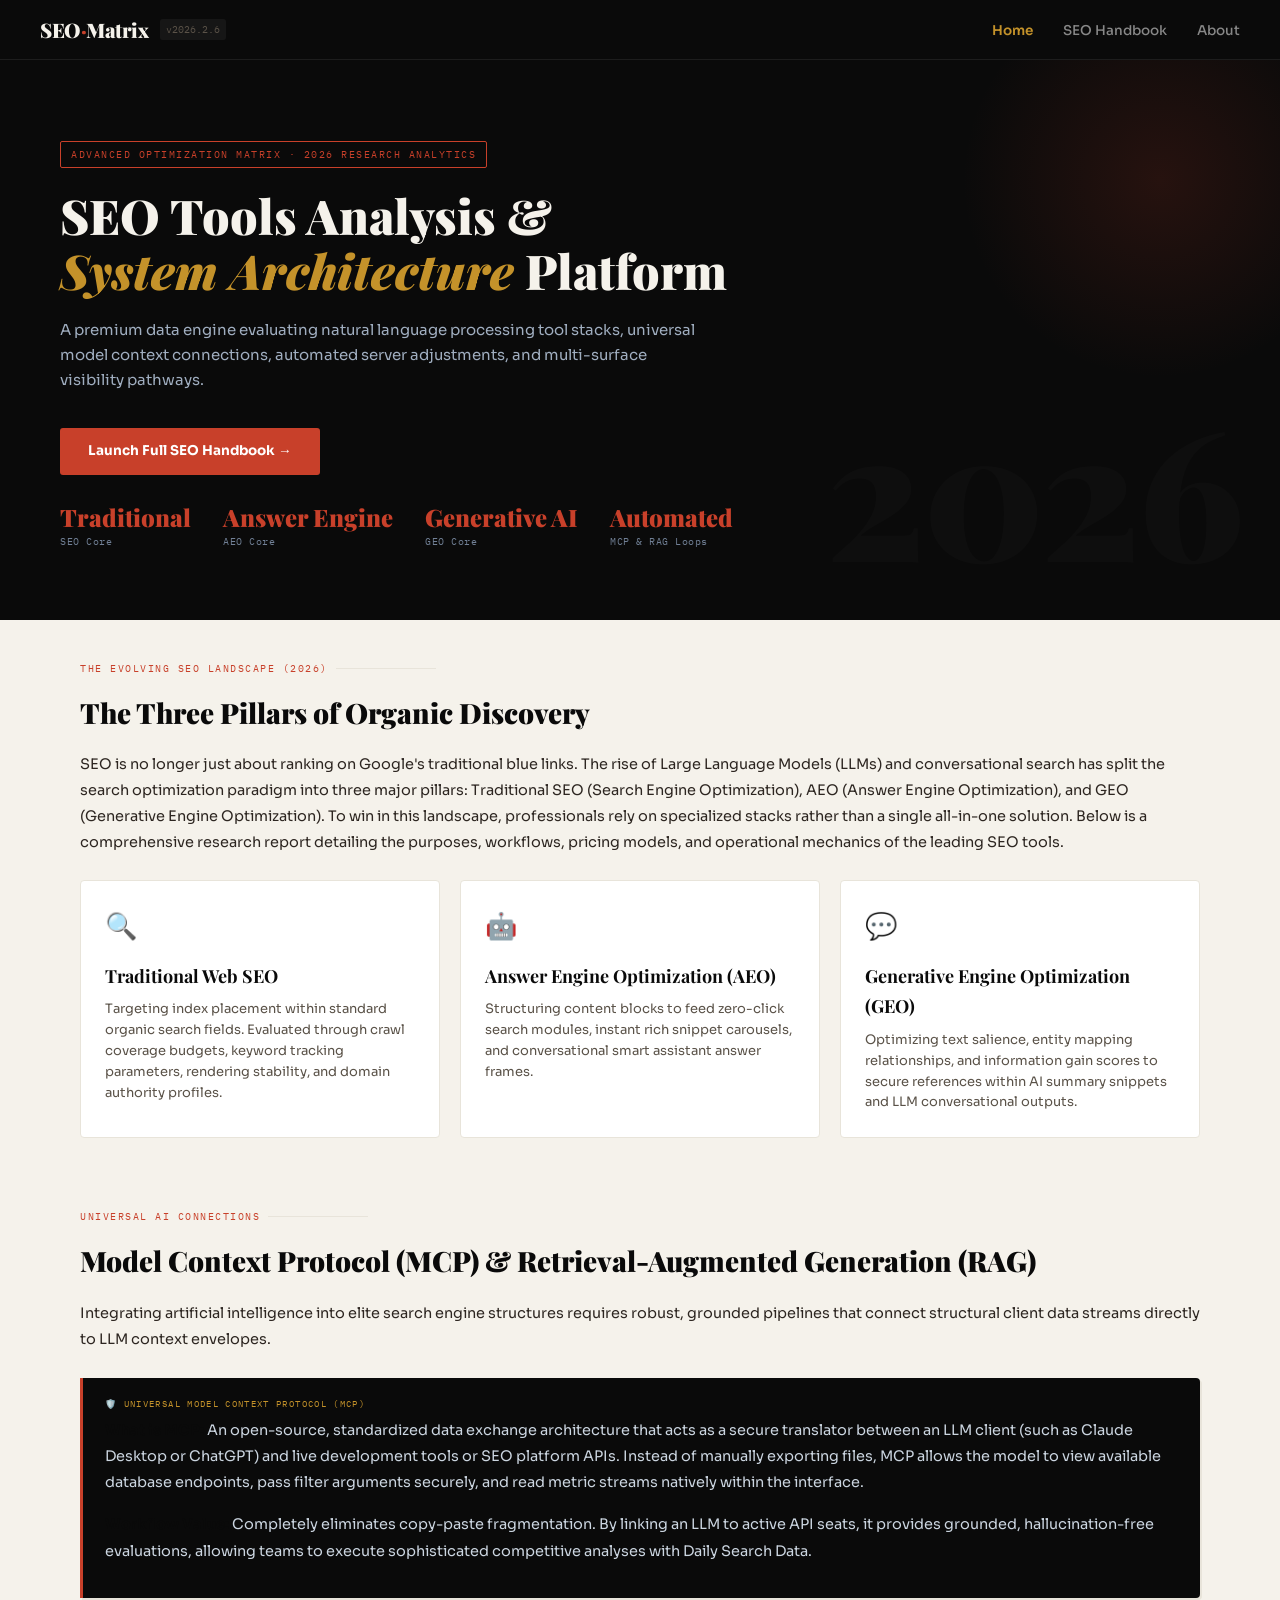
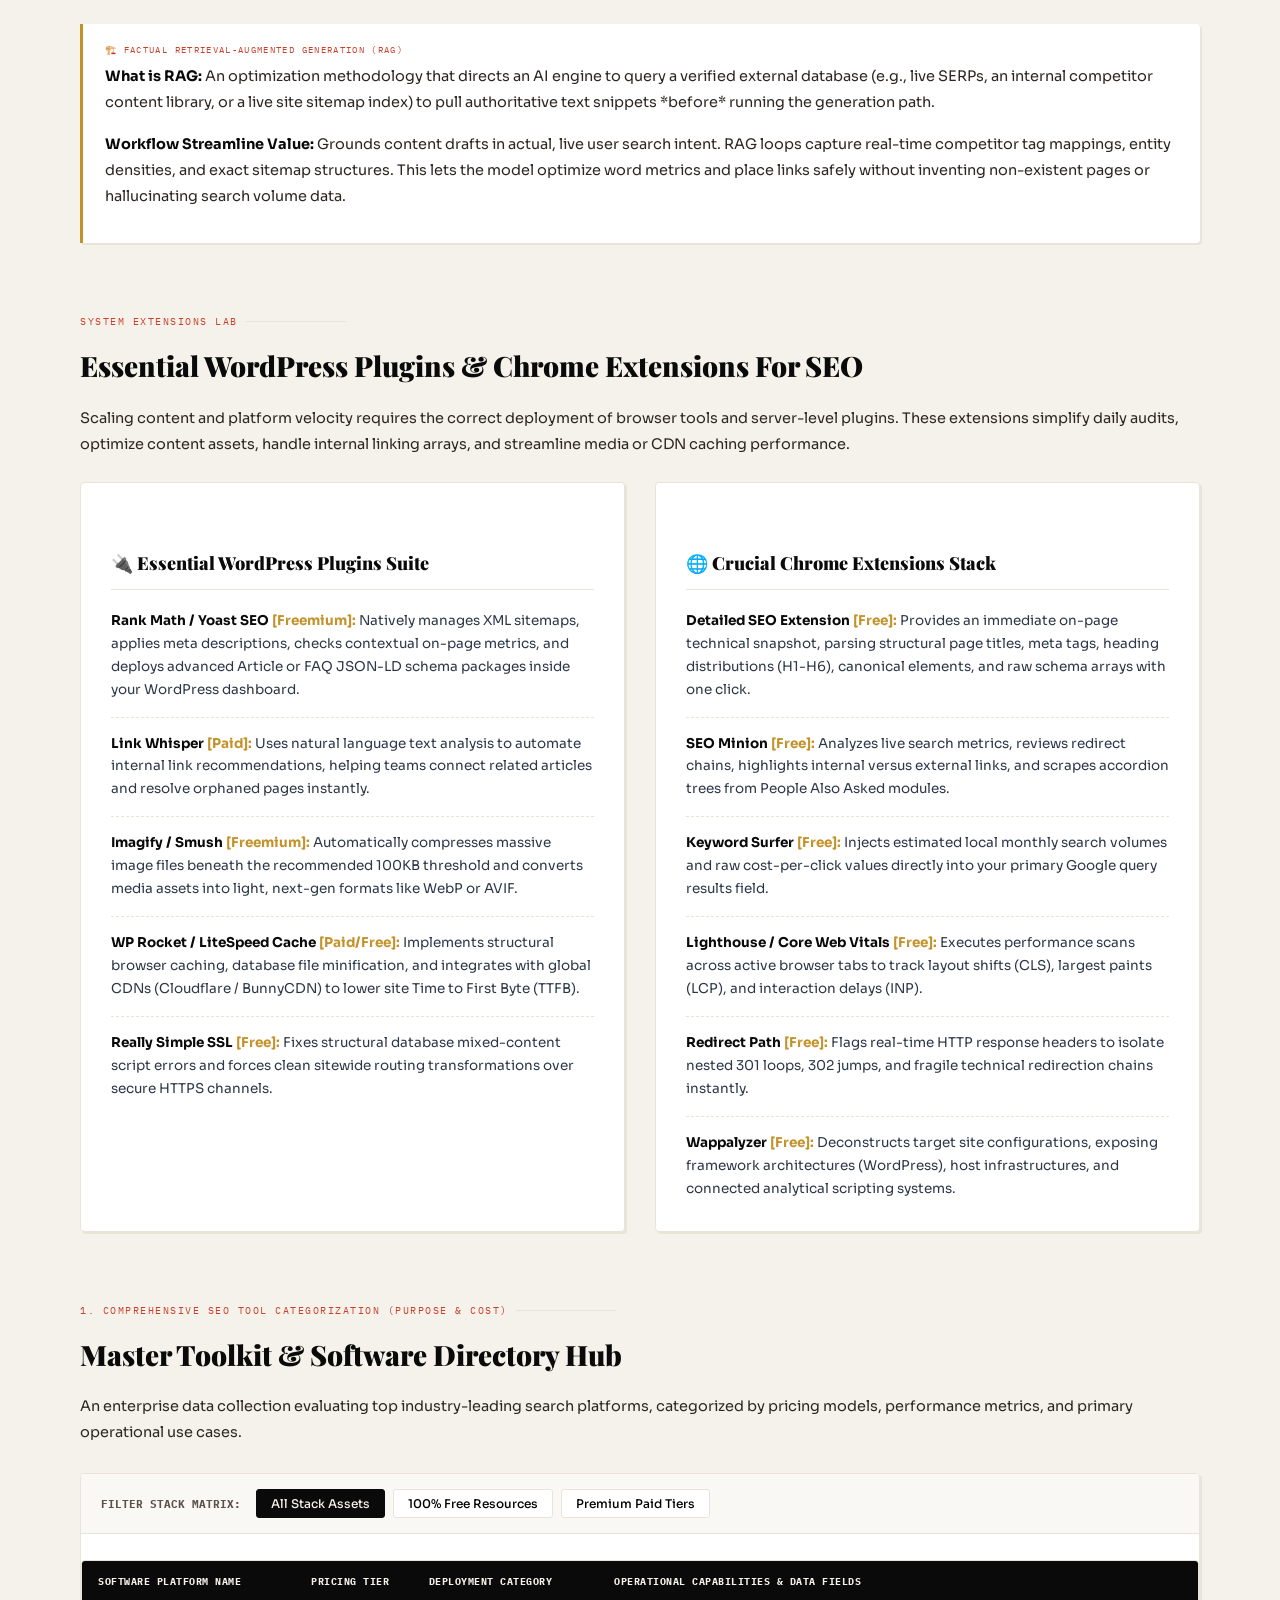
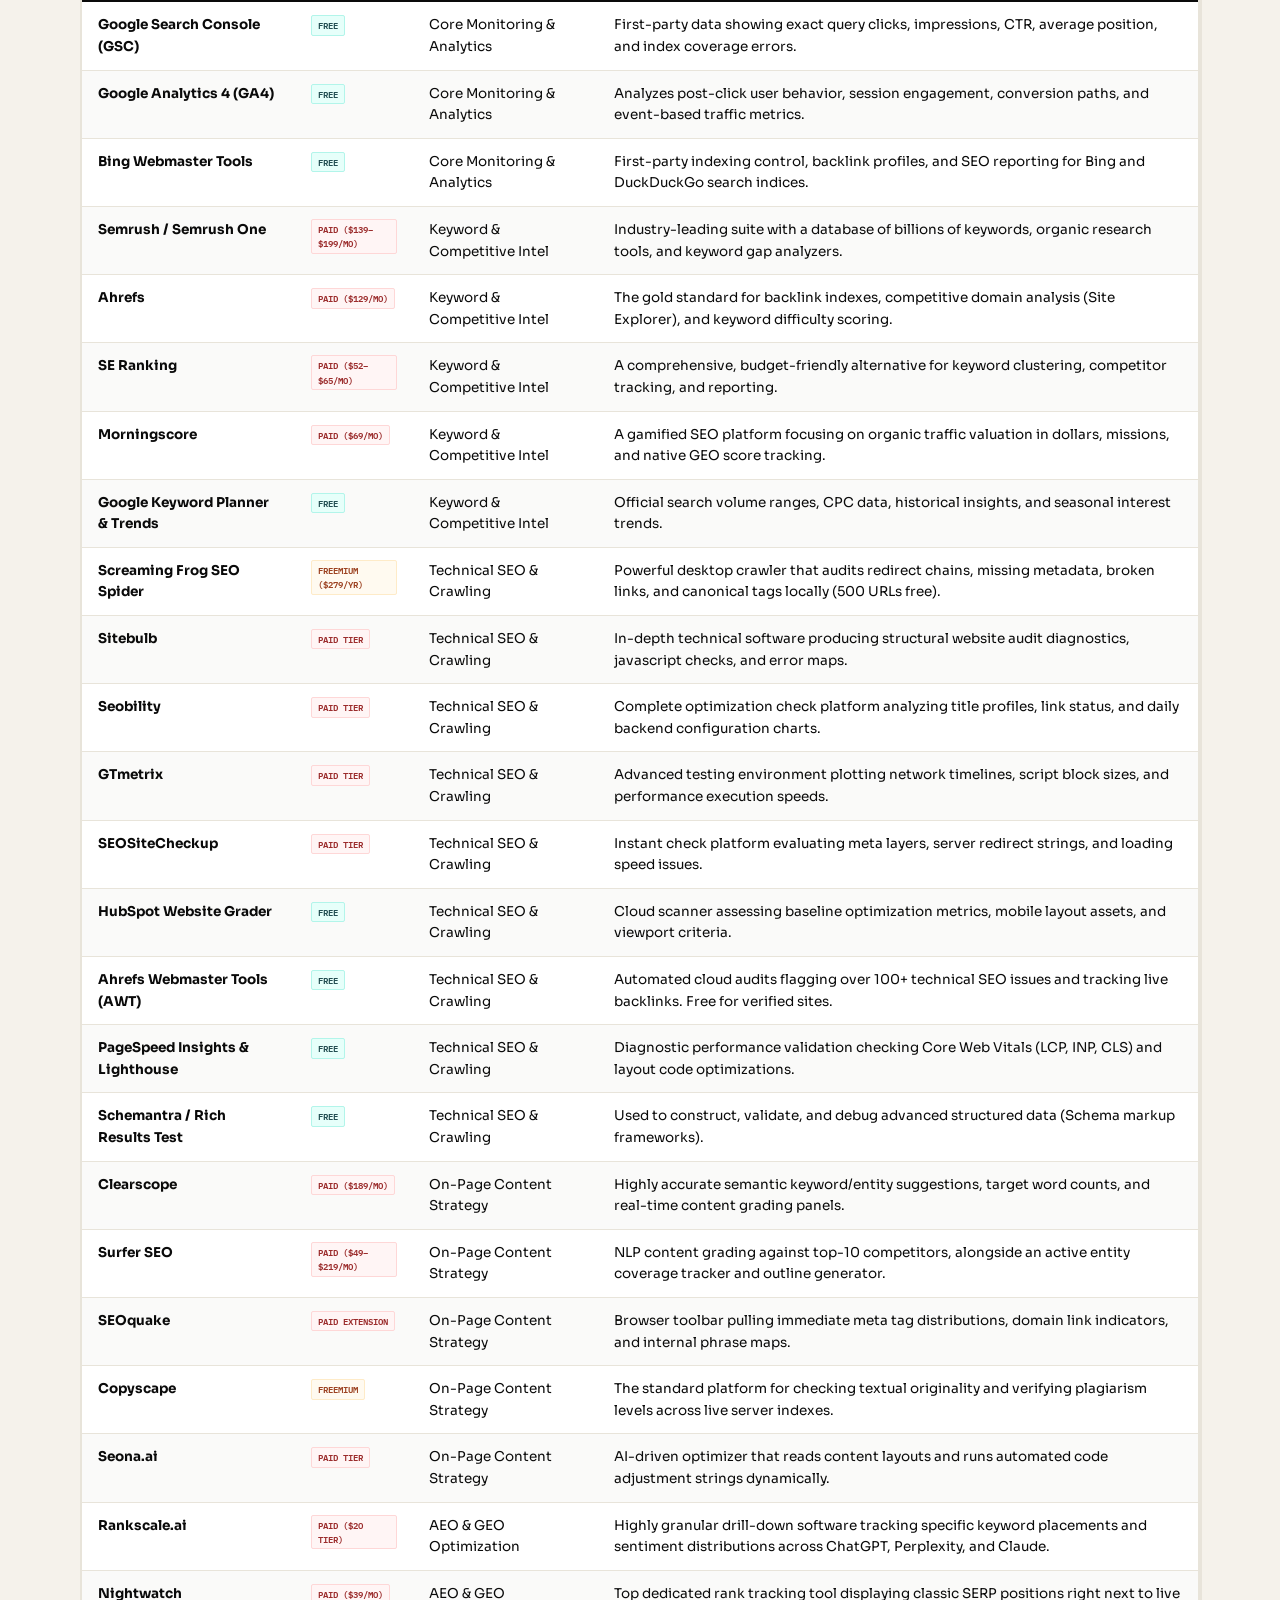
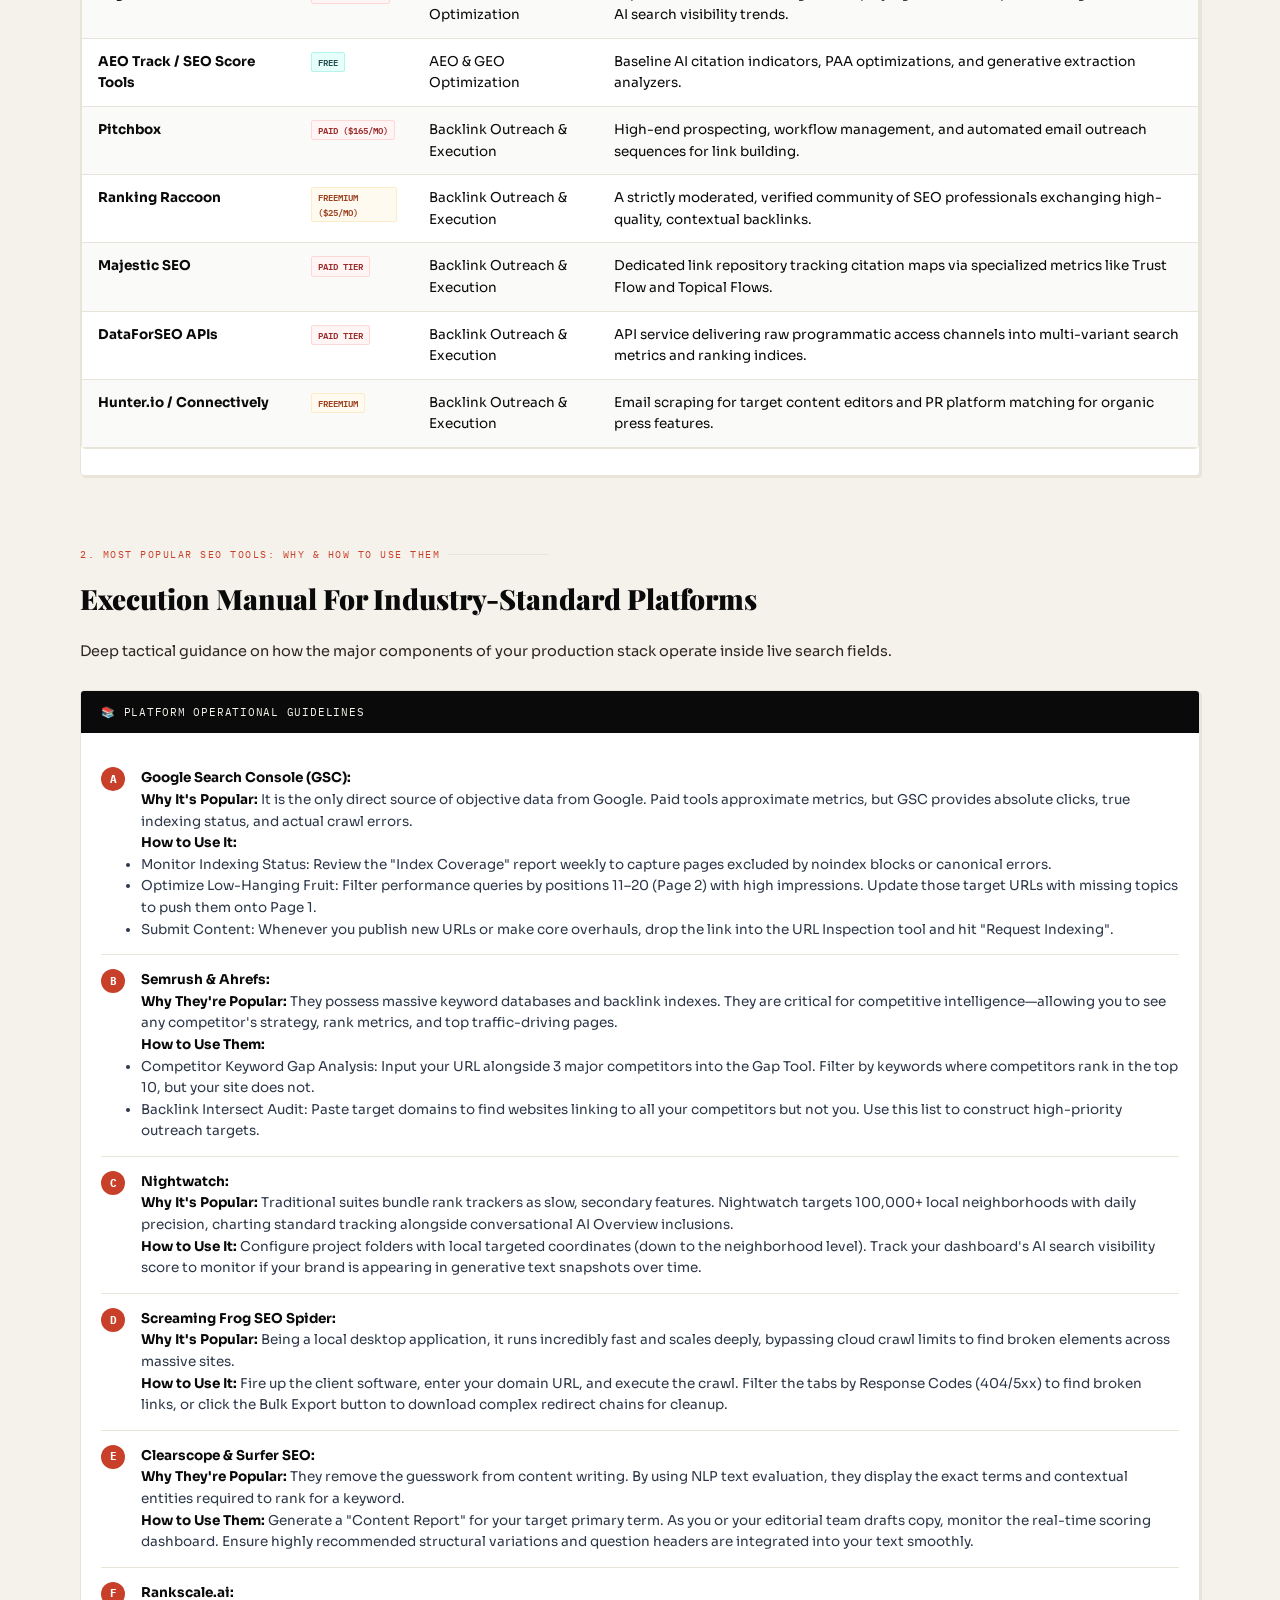
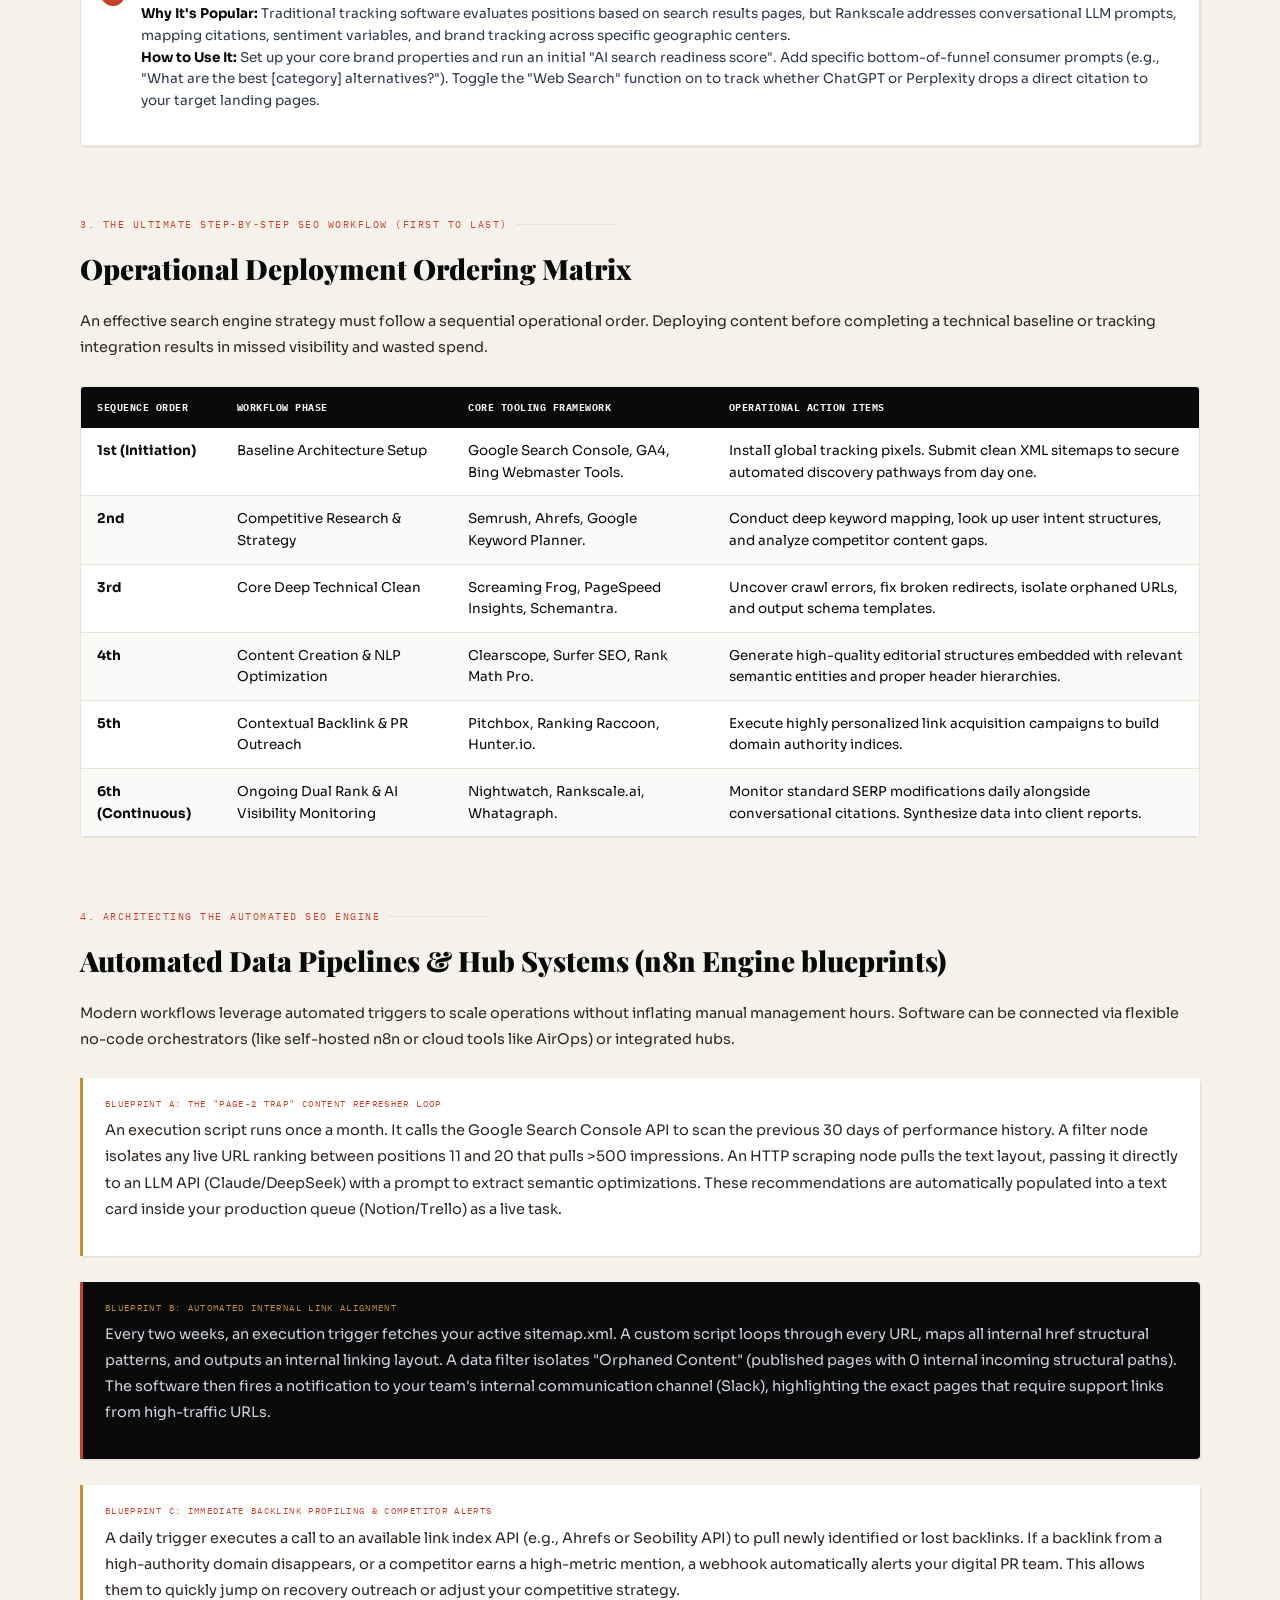
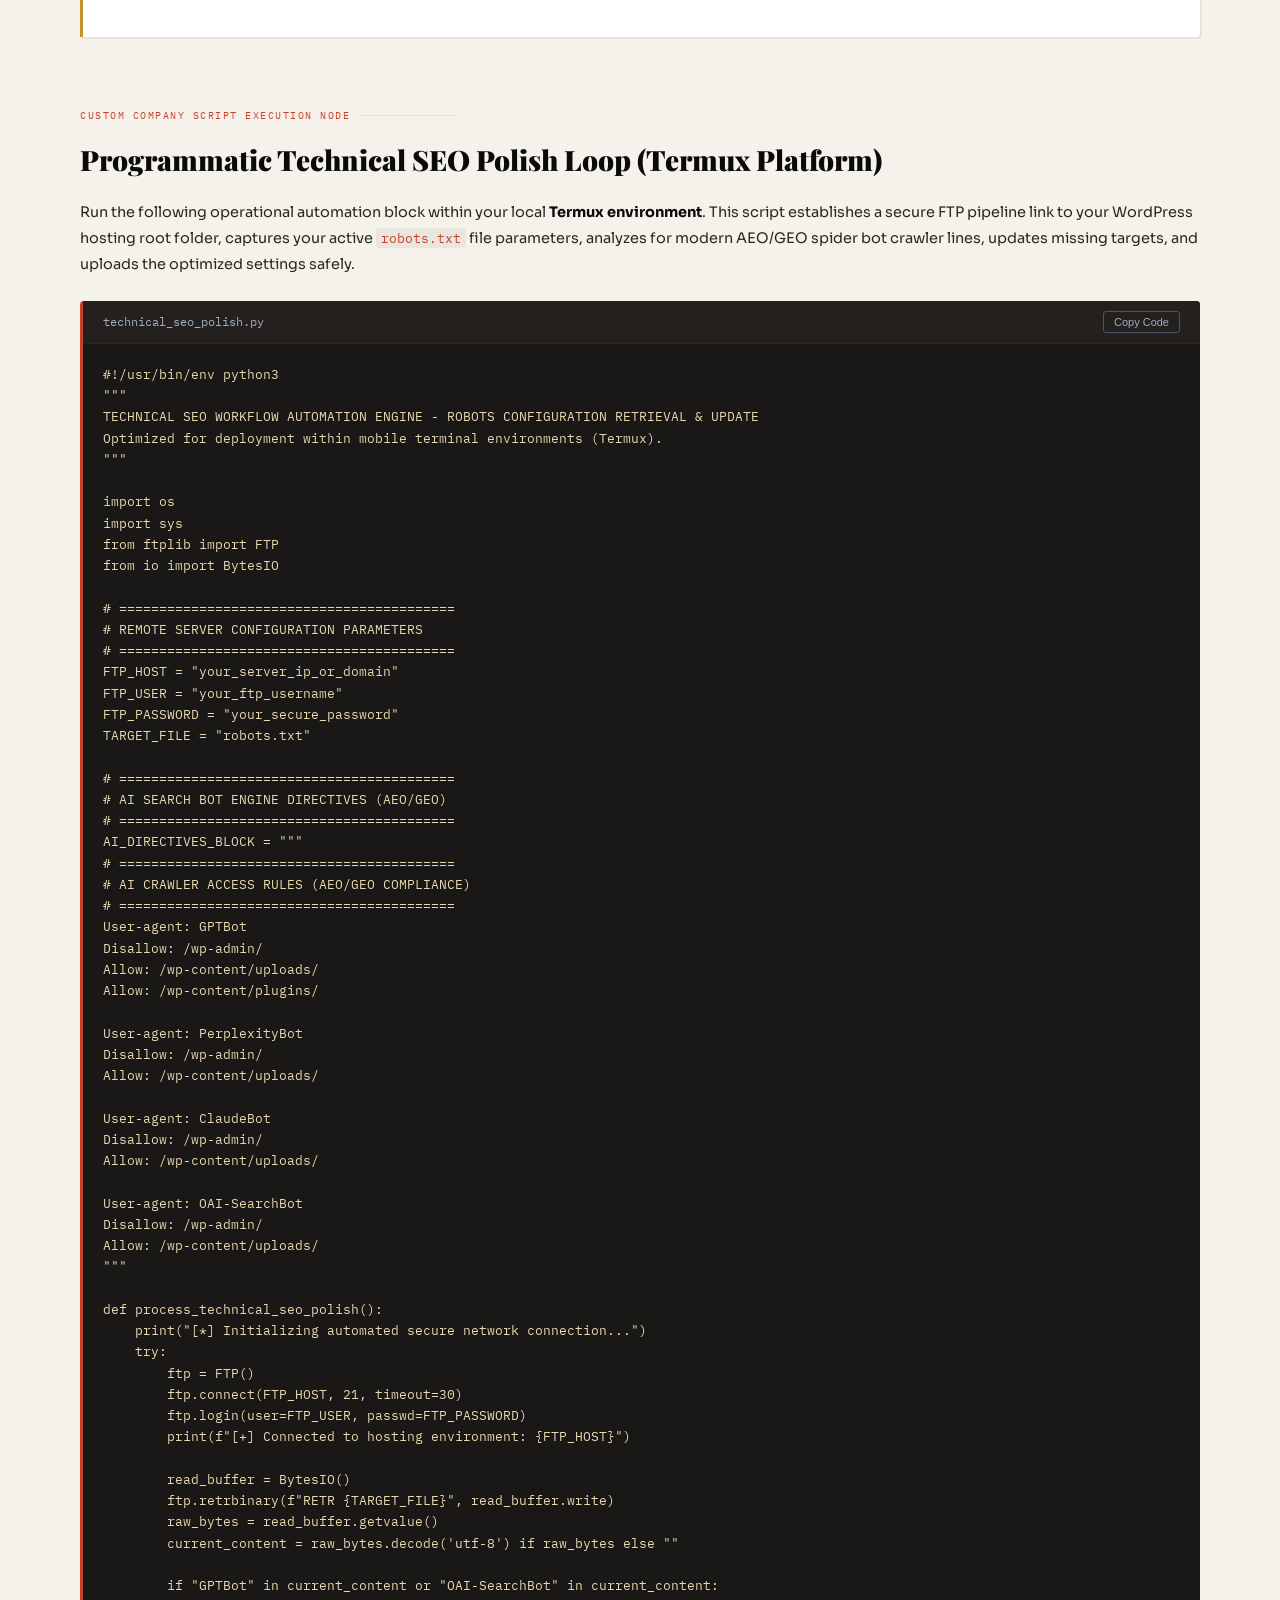
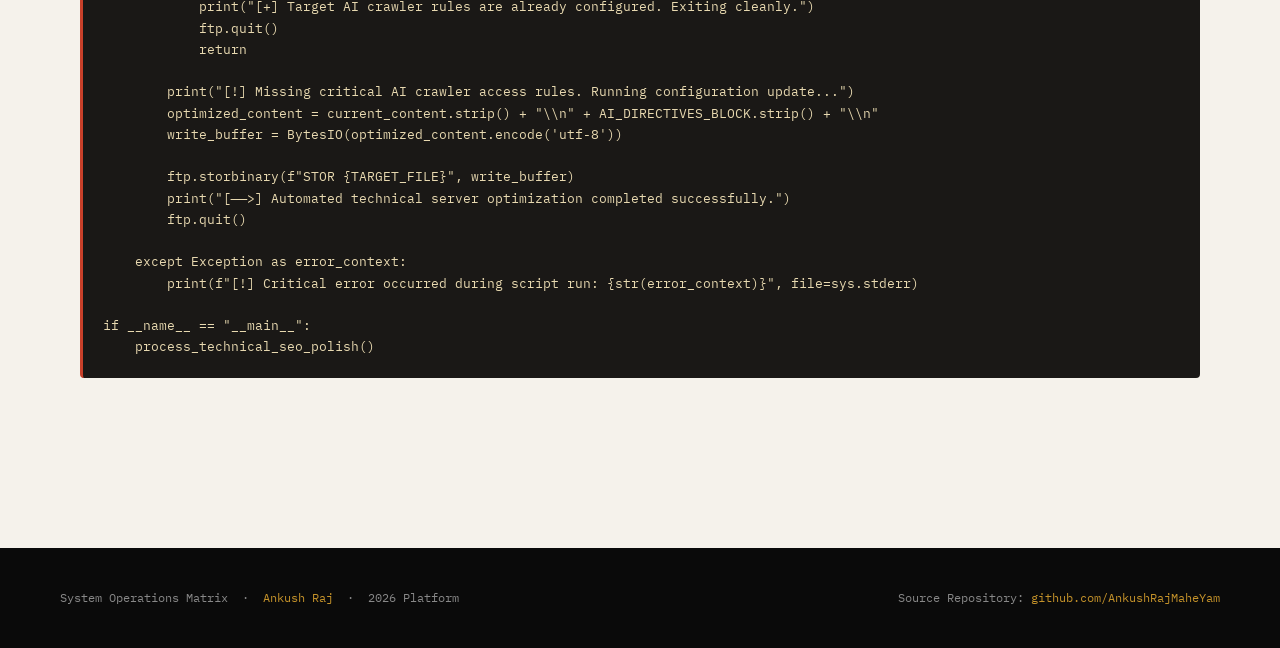
==== commit ae0d4664: "Full version" ====
--- a/index.html
+++ b/index.html
@@ -3,49 +3,54 @@
 <head>
     <meta charset="UTF-8">
     <meta name="viewport" content="width=device-width, initial-scale=1.0">
-    <title>Enterprise SEO Research Hub & System Operations Matrix | Ankush Raj</title>
+    <title>Enterprise SEO Tools Analysis, Automation &amp; Protocol Architecture Matrix | Ankush Raj</title>
     <link href="https://fonts.googleapis.com/css2?family=Playfair+Display:ital,wght@0,400;0,700;0,900;1,400&family=IBM+Plex+Mono:wght@400;500&family=Sora:wght@300;400;500;600;700&display=swap" rel="stylesheet">
     <link rel="stylesheet" href="style.css">
 </head>
 <body class="index-page">
 
+    <div id="progress-bar"></div>
+
     <nav class="global-navbar">
         <div class="nav-brand-group">
             <span class="nav-logo-text">SEO<span class="dot">·</span>Matrix</span>
-            <span class="nav-version">v2026.2.0</span>
+            <span class="nav-version">v2026.2.6</span>
         </div>
-        <ul class="global-nav-links">
+        <button class="global-menu-toggle" id="globalMenuToggle" aria-label="Toggle Global Navigation Menu">
+            <span></span><span></span><span></span>
+        </button>
+        <ul class="global-nav-links" id="globalNavLinks">
             <li><a href="index.html" class="global-nav-item active">Home</a></li>
             <li><a href="seo-handbook.html" class="global-nav-item">SEO Handbook</a></li>
-            <li><a href="#about-section" class="global-nav-item">About</a></li>
+            <li><a href="about.html" class="global-nav-item">About</a></li>
         </ul>
     </nav>
 
     <div id="main" class="full-width">
         
         <section id="hero">
-            <div class="hero-badge">Advanced Optimization Matrix · 2026 Data</div>
+            <div class="hero-badge">Advanced Optimization Matrix · 2026 Research Analytics</div>
             <h1 class="hero-title">SEO Tools Analysis &amp;<br><em>System Architecture</em> Platform</h1>
-            <p class="hero-sub">An analytical research portal evaluating standard engine frameworks, natural language processing entity clusters, and modern generative search visibility pathways.</p>
+            <p class="hero-sub">A premium data engine evaluating natural language processing tool stacks, universal model context connections, automated server adjustments, and multi-surface visibility pathways.</p>
 
             <div class="hero-actions-row">
                 <a href="seo-handbook.html" class="cta-link-btn">Launch Full SEO Handbook →</a>
             </div>
 
             <div class="hero-stats">
-                <div class="stat"><span class="stat-num">Traditional</span><span class="stat-label">SEO Pillar</span></div>
-                <div class="stat"><span class="stat-num">Answer Engine</span><span class="stat-label">AEO Pillar</span></div>
-                <div class="stat"><span class="stat-num">Generative AI</span><span class="stat-label">GEO Pillar</span></div>
-                <div class="stat"><span class="stat-num">Programmatic</span><span class="stat-label">Termux/FTP Loop</span></div>
+                <div class="stat"><span class="stat-num">Traditional</span><span class="stat-label">SEO Core</span></div>
+                <div class="stat"><span class="stat-num">Answer Engine</span><span class="stat-label">AEO Core</span></div>
+                <div class="stat"><span class="stat-num">Generative AI</span><span class="stat-label">GEO Core</span></div>
+                <div class="stat"><span class="stat-num">Automated</span><span class="stat-label">MCP &amp; RAG Loops</span></div>
             </div>
         </section>
 
         <div id="content" class="dashboard-content">
             
             <section class="dashboard-section">
-                <div class="part-label">Framework Dimensions</div>
-                <h2 class="section-display-title">The Three Pillars of Modern Organic Discovery</h2>
-                <p>Organic visibility has evolved beyond simple keyword optimization. To scale an informational site layout effectively, strategies must satisfy all three core discoverability layers simultaneously.</p>
+                <div class="part-label">The Evolving SEO Landscape (2026)</div>
+                <h2 class="section-display-title">The Three Pillars of Organic Discovery</h2>
+                <p>SEO is no longer just about ranking on Google's traditional blue links. The rise of Large Language Models (LLMs) and conversational search has split the search optimization paradigm into three major pillars: Traditional SEO (Search Engine Optimization), AEO (Answer Engine Optimization), and GEO (Generative Engine Optimization). To win in this landscape, professionals rely on specialized stacks rather than a single all-in-one solution. Below is a comprehensive research report detailing the purposes, workflows, pricing models, and operational mechanics of the leading SEO tools.</p>
                 
                 <div class="card-grid">
                     <div class="card">
@@ -67,7 +72,74 @@
             </section>
 
             <section class="dashboard-section">
-                <div class="part-label">Software Analytics</div>
+                <div class="part-label">Universal AI Connections</div>
+                <h2 class="section-display-title">Model Context Protocol (MCP) &amp; Retrieval-Augmented Generation (RAG)</h2>
+                <p>Integrating artificial intelligence into elite search engine structures requires robust, grounded pipelines that connect structural client data streams directly to LLM context envelopes.</p>
+                
+                <div class="callout ink">
+                    <div class="callout-label">🛡️ Universal Model Context Protocol (MCP)</div>
+                    <p><strong>What is MCP:</strong> An open-source, standardized data exchange architecture that acts as a secure translator between an LLM client (such as Claude Desktop or ChatGPT) and live development tools or SEO platform APIs. Instead of manually exporting files, MCP allows the model to view available database endpoints, pass filter arguments securely, and read metric streams natively within the interface.</p>
+                    <p><strong>Workflow Value:</strong> Completely eliminates copy-paste fragmentation. By linking an LLM to active API seats, it provides grounded, hallucination-free evaluations, allowing teams to execute sophisticated competitive analyses with Daily Search Data.</p>
+                </div>
+
+                <div class="callout gold">
+                    <div class="callout-label">🏗️ Factual Retrieval-Augmented Generation (RAG)</div>
+                    <p><strong>What is RAG:</strong> An optimization methodology that directs an AI engine to query a verified external database (e.g., live SERPs, an internal competitor content library, or a live site sitemap index) to pull authoritative text snippets *before* running the generation path.</p>
+                    <p><strong>Workflow Streamline Value:</strong> Grounds content drafts in actual, live user search intent. RAG loops capture real-time competitor tag mappings, entity densities, and exact sitemap structures. This lets the model optimize word metrics and place links safely without inventing non-existent pages or hallucinating search volume data.</p>
+                </div>
+            </section>
+
+            <section class="dashboard-section">
+                <div class="part-label">System Extensions Lab</div>
+                <h2 class="section-display-title">Essential WordPress Plugins &amp; Chrome Extensions For SEO</h2>
+                <p>Scaling content and platform velocity requires the correct deployment of browser tools and server-level plugins. These extensions simplify daily audits, optimize content assets, handle internal linking arrays, and streamline media or CDN caching performance.</p>
+
+                <div class="grid-two">
+                    <div class="plugin-category-box">
+                        <h3 class="category-sub-title">🔌 Essential WordPress Plugins Suite</h3>
+                        <div class="sop-step-inline">
+                            <strong>Rank Math / Yoast SEO <span class="text-gold">[Freemium]:</span></strong> Natively manages XML sitemaps, applies meta descriptions, checks contextual on-page metrics, and deploys advanced Article or FAQ JSON-LD schema packages inside your WordPress dashboard.
+                        </div>
+                        <div class="sop-step-inline">
+                            <strong>Link Whisper <span class="text-gold">[Paid]:</span></strong> Uses natural language text analysis to automate internal link recommendations, helping teams connect related articles and resolve orphaned pages instantly.
+                        </div>
+                        <div class="sop-step-inline">
+                            <strong>Imagify / Smush <span class="text-gold">[Freemium]:</span></strong> Automatically compresses massive image files beneath the recommended 100KB threshold and converts media assets into light, next-gen formats like WebP or AVIF.
+                        </div>
+                        <div class="sop-step-inline">
+                            <strong>WP Rocket / LiteSpeed Cache <span class="text-gold">[Paid/Free]:</span></strong> Implements structural browser caching, database file minification, and integrates with global CDNs (Cloudflare / BunnyCDN) to lower site Time to First Byte (TTFB).
+                        </div>
+                        <div class="sop-step-inline">
+                            <strong>Really Simple SSL <span class="text-gold">[Free]:</span></strong> Fixes structural database mixed-content script errors and forces clean sitewide routing transformations over secure HTTPS channels.
+                        </div>
+                    </div>
+
+                    <div class="plugin-category-box">
+                        <h3 class="category-sub-title">🌐 Crucial Chrome Extensions Stack</h3>
+                        <div class="sop-step-inline">
+                            <strong>Detailed SEO Extension <span class="text-gold">[Free]:</span></strong> Provides an immediate on-page technical snapshot, parsing structural page titles, meta tags, heading distributions (H1-H6), canonical elements, and raw schema arrays with one click.
+                        </div>
+                        <div class="sop-step-inline">
+                            <strong>SEO Minion <span class="text-gold">[Free]:</span></strong> Analyzes live search metrics, reviews redirect chains, highlights internal versus external links, and scrapes accordion trees from People Also Asked modules.
+                        </div>
+                        <div class="sop-step-inline">
+                            <strong>Keyword Surfer <span class="text-gold">[Free]:</span></strong> Injects estimated local monthly search volumes and raw cost-per-click values directly into your primary Google query results field.
+                        </div>
+                        <div class="sop-step-inline">
+                            <strong>Lighthouse / Core Web Vitals <span class="text-gold">[Free]:</span></strong> Executes performance scans across active browser tabs to track layout shifts (CLS), largest paints (LCP), and interaction delays (INP).
+                        </div>
+                        <div class="sop-step-inline">
+                            <strong>Redirect Path <span class="text-gold">[Free]:</span></strong> Flags real-time HTTP response headers to isolate nested 301 loops, 302 jumps, and fragile technical redirection chains instantly.
+                        </div>
+                        <div class="sop-step-inline">
+                            <strong>Wappalyzer <span class="text-gold">[Free]:</span></strong> Deconstructs target site configurations, exposing framework architectures (WordPress), host infrastructures, and connected analytical scripting systems.
+                        </div>
+                    </div>
+                </div>
+            </section>
+
+            <section class="dashboard-section">
+                <div class="part-label">1. Comprehensive SEO Tool Categorization (Purpose &amp; Cost)</div>
                 <h2 class="section-display-title">Master Toolkit &amp; Software Directory Hub</h2>
                 <p>An enterprise data collection evaluating top industry-leading search platforms, categorized by pricing models, performance metrics, and primary operational use cases.</p>
 
@@ -86,7 +158,7 @@
                                 <tr>
                                     <th>Software Platform Name</th>
                                     <th>Pricing Tier</th>
-                                    <th>Core Deployment Purpose</th>
+                                    <th>Deployment Category</th>
                                     <th>Operational Capabilities &amp; Data Fields</th>
                                 </tr>
                             </thead>
@@ -94,68 +166,182 @@
                                 <tr data-cost-type="free">
                                     <td><strong>Google Search Console (GSC)</strong></td>
                                     <td><span class="badge badge-green">Free</span></td>
-                                    <td>First-Party Baseline Tracking</td>
-                                    <td>Absolute organic click indicators, true impression counts, layout crawl errors, sitemap ingestion processing.</td>
-                                };
+                                    <td>Core Monitoring &amp; Analytics</td>
+                                    <td>First-party data showing exact query clicks, impressions, CTR, average position, and index coverage errors.</td>
+                                </tr>
+                                <tr data-cost-type="free">
+                                    <td><strong>Google Analytics 4 (GA4)</strong></td>
+                                    <td><span class="badge badge-green">Free</span></td>
+                                    <td>Core Monitoring &amp; Analytics</td>
+                                    <td>Analyzes post-click user behavior, session engagement, conversion paths, and event-based traffic metrics.</td>
+                                </tr>
+                                <tr data-cost-type="free">
+                                    <td><strong>Bing Webmaster Tools</strong></td>
+                                    <td><span class="badge badge-green">Free</span></td>
+                                    <td>Core Monitoring &amp; Analytics</td>
+                                    <td>First-party indexing control, backlink profiles, and SEO reporting for Bing and DuckDuckGo search indices.</td>
+                                </tr>
+                                <tr data-cost-type="paid">
+                                    <td><strong>Semrush / Semrush One</strong></td>
+                                    <td><span class="badge badge-red">Paid ($139–$199/mo)</span></td>
+                                    <td>Keyword &amp; Competitive Intel</td>
+                                    <td>Industry-leading suite with a database of billions of keywords, organic research tools, and keyword gap analyzers.</td>
+                                </tr>
                                 <tr data-cost-type="paid">
                                     <td><strong>Ahrefs</strong></td>
-                                    <td><span class="badge badge-red">Paid Tier</span></td>
-                                    <td>Market Research &amp; Backlink Audit</td>
-                                    <td>Massive index mapping loops, competitor link intersection lookups, domain rank profiling.</td>
-                                </tr>
-                                <tr data-cost-type="paid">
-                                    <td><strong>Semrush</strong></td>
-                                    <td><span class="badge badge-red">Paid Tier</span></td>
-                                    <td>Competitor Analysis &amp; Keyword Sourcing</td>
-                                    <td>Organic domain keyword gap comparison metrics, historical volume tracking parameters.</td>
+                                    <td><span class="badge badge-red">Paid ($129/mo)</span></td>
+                                    <td>Keyword &amp; Competitive Intel</td>
+                                    <td>The gold standard for backlink indexes, competitive domain analysis (Site Explorer), and keyword difficulty scoring.</td>
                                 </tr>
                                 <tr data-cost-type="paid">
                                     <td><strong>SE Ranking</strong></td>
-                                    <td><span class="badge badge-red">Paid Tier</span></td>
-                                    <td>Intent Clustering &amp; Daily Rank Tracking</td>
-                                    <td>Programmatic intent alignment groupings based on real-time SERP top-10 overlap metrics.</td>
-                                </tr>
-                                <tr data-cost-type="free">
-                                    <td><strong>ExpiredDomains.net</strong></td>
-                                    <td><span class="badge badge-green">Free</span></td>
-                                    <td>Dropped Authority Evaluation</td>
-                                    <td>Scrapes and houses dropping and deleted domains with live link counts and domain extensions.</td>
-                                </tr>
-                                <tr data-cost-type="paid">
-                                    <td><strong>SpamZilla</strong></td>
-                                    <td><span class="badge badge-red">Paid Tier</span></td>
-                                    <td>Risk Cleanse Diagnostics</td>
-                                    <td>Automated historic penalty checks tracking archive redirects, old clean layouts, and anchor text fraud.</td>
+                                    <td><span class="badge badge-red">Paid ($52–$65/mo)</span></td>
+                                    <td>Keyword &amp; Competitive Intel</td>
+                                    <td>A comprehensive, budget-friendly alternative for keyword clustering, competitor tracking, and reporting.</td>
+                                </tr>
+                                <tr data-cost-type="paid">
+                                    <td><strong>Morningscore</strong></td>
+                                    <td><span class="badge badge-red">Paid ($69/mo)</span></td>
+                                    <td>Keyword &amp; Competitive Intel</td>
+                                    <td>A gamified SEO platform focusing on organic traffic valuation in dollars, missions, and native GEO score tracking.</td>
+                                </tr>
+                                <tr data-cost-type="free">
+                                    <td><strong>Google Keyword Planner &amp; Trends</strong></td>
+                                    <td><span class="badge badge-green">Free</span></td>
+                                    <td>Keyword &amp; Competitive Intel</td>
+                                    <td>Official search volume ranges, CPC data, historical insights, and seasonal interest trends.</td>
+                                </tr>
+                                <tr data-cost-type="free">
+                                    <td><strong>Screaming Frog SEO Spider</strong></td>
+                                    <td><span class="badge badge-gold">Freemium ($279/yr)</span></td>
+                                    <td>Technical SEO &amp; Crawling</td>
+                                    <td>Powerful desktop crawler that audits redirect chains, missing metadata, broken links, and canonical tags locally (500 URLs free).</td>
+                                </tr>
+                                <tr data-cost-type="paid">
+                                    <td><strong>Sitebulb</strong></td>
+                                    <td><span class="badge badge-red">Paid Tier</span></td>
+                                    <td>Technical SEO &amp; Crawling</td>
+                                    <td>In-depth technical software producing structural website audit diagnostics, javascript checks, and error maps.</td>
+                                </tr>
+                                <tr data-cost-type="paid">
+                                    <td><strong>Seobility</strong></td>
+                                    <td><span class="badge badge-red">Paid Tier</span></td>
+                                    <td>Technical SEO &amp; Crawling</td>
+                                    <td>Complete optimization check platform analyzing title profiles, link status, and daily backend configuration charts.</td>
+                                </tr>
+                                <tr data-cost-type="paid">
+                                    <td><strong>GTmetrix</strong></td>
+                                    <td><span class="badge badge-red">Paid Tier</span></td>
+                                    <td>Technical SEO &amp; Crawling</td>
+                                    <td>Advanced testing environment plotting network timelines, script block sizes, and performance execution speeds.</td>
+                                </tr>
+                                <tr data-cost-type="paid">
+                                    <td><strong>SEOSiteCheckup</strong></td>
+                                    <td><span class="badge badge-red">Paid Tier</span></td>
+                                    <td>Technical SEO &amp; Crawling</td>
+                                    <td>Instant check platform evaluating meta layers, server redirect strings, and loading speed issues.</td>
+                                </tr>
+                                <tr data-cost-type="free">
+                                    <td><strong>HubSpot Website Grader</strong></td>
+                                    <td><span class="badge badge-green">Free</span></td>
+                                    <td>Technical SEO &amp; Crawling</td>
+                                    <td>Cloud scanner assessing baseline optimization metrics, mobile layout assets, and viewport criteria.</td>
+                                </tr>
+                                <tr data-cost-type="free">
+                                    <td><strong>Ahrefs Webmaster Tools (AWT)</strong></td>
+                                    <td><span class="badge badge-green">Free</span></td>
+                                    <td>Technical SEO &amp; Crawling</td>
+                                    <td>Automated cloud audits flagging over 100+ technical SEO issues and tracking live backlinks. Free for verified sites.</td>
+                                </tr>
+                                <tr data-cost-type="free">
+                                    <td><strong>PageSpeed Insights &amp; Lighthouse</strong></td>
+                                    <td><span class="badge badge-green">Free</span></td>
+                                    <td>Technical SEO &amp; Crawling</td>
+                                    <td>Diagnostic performance validation checking Core Web Vitals (LCP, INP, CLS) and layout code optimizations.</td>
+                                </tr>
+                                <tr data-cost-type="free">
+                                    <td><strong>Schemantra / Rich Results Test</strong></td>
+                                    <td><span class="badge badge-green">Free</span></td>
+                                    <td>Technical SEO &amp; Crawling</td>
+                                    <td>Used to construct, validate, and debug advanced structured data (Schema markup frameworks).</td>
+                                </tr>
+                                <tr data-cost-type="paid">
+                                    <td><strong>Clearscope</strong></td>
+                                    <td><span class="badge badge-red">Paid ($189/mo)</span></td>
+                                    <td>On-Page Content Strategy</td>
+                                    <td>Highly accurate semantic keyword/entity suggestions, target word counts, and real-time content grading panels.</td>
                                 </tr>
                                 <tr data-cost-type="paid">
                                     <td><strong>Surfer SEO</strong></td>
-                                    <td><span class="badge badge-red">Paid Tier</span></td>
-                                    <td>NLP Content Engineering</td>
-                                    <td>Analyzes live competitor entity densities using natural language processing models to grade active drafts.</td>
-                                </tr>
-                                <tr data-cost-type="free">
-                                    <td><strong>Rank Math Pro</strong></td>
+                                    <td><span class="badge badge-red">Paid ($49–$219/mo)</span></td>
+                                    <td>On-Page Content Strategy</td>
+                                    <td>NLP content grading against top-10 competitors, alongside an active entity coverage tracker and outline generator.</td>
+                                </tr>
+                                <tr data-cost-type="paid">
+                                    <td><strong>SEOquake</strong></td>
+                                    <td><span class="badge badge-red">Paid Extension</span></td>
+                                    <td>On-Page Content Strategy</td>
+                                    <td>Browser toolbar pulling immediate meta tag distributions, domain link indicators, and internal phrase maps.</td>
+                                </tr>
+                                <tr data-cost-type="free">
+                                    <td><strong>Copyscape</strong></td>
                                     <td><span class="badge badge-gold">Freemium</span></td>
-                                    <td>On-Page CMS Configuration</td>
-                                    <td>Natively generates structured schema markups, controls meta titles, and reviews target tag setups on WordPress.</td>
+                                    <td>On-Page Content Strategy</td>
+                                    <td>The standard platform for checking textual originality and verifying plagiarism levels across live server indexes.</td>
+                                </tr>
+                                <tr data-cost-type="paid">
+                                    <td><strong>Seona.ai</strong></td>
+                                    <td><span class="badge badge-red">Paid Tier</span></td>
+                                    <td>On-Page Content Strategy</td>
+                                    <td>AI-driven optimizer that reads content layouts and runs automated code adjustment strings dynamically.</td>
                                 </tr>
                                 <tr data-cost-type="paid">
                                     <td><strong>Rankscale.ai</strong></td>
-                                    <td><span class="badge badge-red">Paid Tier</span></td>
-                                    <td>GEO Citation Tracking</td>
-                                    <td>Extracts brand mention frequencies and link references across modern conversational engines like ChatGPT and Perplexity.</td>
+                                    <td><span class="badge badge-red">Paid ($20 tier)</span></td>
+                                    <td>AEO &amp; GEO Optimization</td>
+                                    <td>Highly granular drill-down software tracking specific keyword placements and sentiment distributions across ChatGPT, Perplexity, and Claude.</td>
                                 </tr>
                                 <tr data-cost-type="paid">
                                     <td><strong>Nightwatch</strong></td>
-                                    <td><span class="badge badge-red">Paid Tier</span></td>
-                                    <td>Localized Rank Diagnostics</td>
-                                    <td>Tracks position data across 100,000+ local geographic markers alongside active AI Overview snippets.</td>
+                                    <td><span class="badge badge-red">Paid ($39/mo)</span></td>
+                                    <td>AEO &amp; GEO Optimization</td>
+                                    <td>Top dedicated rank tracking tool displaying classic SERP positions right next to live AI search visibility trends.</td>
+                                </tr>
+                                <tr data-cost-type="free">
+                                    <td><strong>AEO Track / SEO Score Tools</strong></td>
+                                    <td><span class="badge badge-green">Free</span></td>
+                                    <td>AEO &amp; GEO Optimization</td>
+                                    <td>Baseline AI citation indicators, PAA optimizations, and generative extraction analyzers.</td>
                                 </tr>
                                 <tr data-cost-type="paid">
                                     <td><strong>Pitchbox</strong></td>
-                                    <td><span class="badge badge-red">Paid Tier</span></td>
-                                    <td>Link Outreach Automation</td>
-                                    <td>Manages campaign lifecycle records, identifies contact emails, and handles multi-step sequence follow-ups.</td>
+                                    <td><span class="badge badge-red">Paid ($165/mo)</span></td>
+                                    <td>Backlink Outreach &amp; Execution</td>
+                                    <td>High-end prospecting, workflow management, and automated email outreach sequences for link building.</td>
+                                </tr>
+                                <tr data-cost-type="free">
+                                    <td><strong>Ranking Raccoon</strong></td>
+                                    <td><span class="badge badge-gold">Freemium ($25/mo)</span></td>
+                                    <td>Backlink Outreach &amp; Execution</td>
+                                    <td>A strictly moderated, verified community of SEO professionals exchanging high-quality, contextual backlinks.</td>
+                                </tr>
+                                <tr data-cost-type="paid">
+                                    <td><strong>Majestic SEO</strong></td>
+                                    <td><span class="badge badge-red">Paid Tier</span></td>
+                                    <td>Backlink Outreach &amp; Execution</td>
+                                    <td>Dedicated link repository tracking citation maps via specialized metrics like Trust Flow and Topical Flows.</td>
+                                </tr>
+                                <tr data-cost-type="paid">
+                                    <td><strong>DataForSEO APIs</strong></td>
+                                    <td><span class="badge badge-red">Paid Tier</span></td>
+                                    <td>Backlink Outreach &amp; Execution</td>
+                                    <td>API service delivering raw programmatic access channels into multi-variant search metrics and ranking indices.</td>
+                                </tr>
+                                <tr data-cost-type="free">
+                                    <td><strong>Hunter.io / Connectively</strong></td>
+                                    <td><span class="badge badge-gold">Freemium</span></td>
+                                    <td>Backlink Outreach &amp; Execution</td>
+                                    <td>Email scraping for target content editors and PR platform matching for organic press features.</td>
                                 </tr>
                             </tbody>
                         </table>
@@ -164,70 +350,231 @@
             </section>
 
             <section class="dashboard-section">
-                <div class="part-label">Company Operations</div>
-                <h2 class="section-display-title">The Informational Authority Publishing Playbook</h2>
-                <p>A complete look at your operational engine: scaling content production by acquiring expired authority assets and deploying automated technical optimization pipelines.</p>
-                
+                <div class="part-label">2. Most Popular SEO Tools: Why &amp; How to Use Them</div>
+                <h2 class="section-display-title">Execution Manual For Industry-Standard Platforms</h2>
+                <p>Deep tactical guidance on how the major components of your production stack operate inside live search fields.</p>
+
                 <div class="sop">
-                    <div class="sop-header">🚀 Core Production Sequence Framework</div>
+                    <div class="sop-header">📚 Platform Operational Guidelines</div>
                     <div class="sop-body">
                         <div class="sop-step">
-                            <div class="sop-num">1</div>
-                            <div class="sop-text"><strong>Automated Keyword Sourcing:</strong> Use an advanced <strong>Ahrefs MCP Server</strong> connection within <strong>Claude Desktop</strong> to fetch long-tail, informational query fields, completely bypassing slow spreadsheet exports.</div>
+                            <div class="sop-num">A</div>
+                            <div class="sop-text"><strong>Google Search Console (GSC):</strong>
+                                <br><strong>Why It's Popular:</strong> It is the only direct source of objective data from Google. Paid tools approximate metrics, but GSC provides absolute clicks, true indexing status, and actual crawl errors.
+                                <br><strong>How to Use It:</strong>
+                                <ul class="bullets">
+                                    <li>Monitor Indexing Status: Review the "Index Coverage" report weekly to capture pages excluded by noindex blocks or canonical errors.</li>
+                                    <li>Optimize Low-Hanging Fruit: Filter performance queries by positions 11–20 (Page 2) with high impressions. Update those target URLs with missing topics to push them onto Page 1.</li>
+                                    <li>Submit Content: Whenever you publish new URLs or make core overhauls, drop the link into the URL Inspection tool and hit "Request Indexing".</li>
+                                </ul>
+                            </div>
                         </div>
                         <div class="sop-step">
-                            <div class="sop-num">2</div>
-                            <div class="sop-text"><strong>Intent Clustering &amp; Deduplication:</strong> Process raw search arrays through <strong>SE Ranking</strong> or local Python data modules to group similar search intents. This step clears duplicate queries and prevents internal keyword cannibalization risks.</div>
+                            <div class="sop-num">B</div>
+                            <div class="sop-text"><strong>Semrush &amp; Ahrefs:</strong>
+                                <br><strong>Why They're Popular:</strong> They possess massive keyword databases and backlink indexes. They are critical for competitive intelligence—allowing you to see any competitor's strategy, rank metrics, and top traffic-driving pages.
+                                <br><strong>How to Use Them:</strong>
+                                <ul class="bullets">
+                                    <li>Competitor Keyword Gap Analysis: Input your URL alongside 3 major competitors into the Gap Tool. Filter by keywords where competitors rank in the top 10, but your site does not.</li>
+                                    <li>Backlink Intersect Audit: Paste target domains to find websites linking to all your competitors but not you. Use this list to construct high-priority outreach targets.</li>
+                                </ul>
+                            </div>
                         </div>
                         <div class="sop-step">
-                            <div class="sop-num">3</div>
-                            <div class="sop-text"><strong>Expired Domain Ingestion:</strong> Source high-value dropped web properties using <strong>ExpiredDomains.net</strong> and verify clean backlink histories via <strong>SpamZilla</strong> to ensure compliance with search safety guidelines.</div>
+                            <div class="sop-num">C</div>
+                            <div class="sop-text"><strong>Nightwatch:</strong>
+                                <br><strong>Why It's Popular:</strong> Traditional suites bundle rank trackers as slow, secondary features. Nightwatch targets 100,000+ local neighborhoods with daily precision, charting standard tracking alongside conversational AI Overview inclusions.
+                                <br><strong>How to Use It:</strong> Configure project folders with local targeted coordinates (down to the neighborhood level). Track your dashboard's AI search visibility score to monitor if your brand is appearing in generative text snapshots over time.
+                            </div>
                         </div>
                         <div class="sop-step">
-                            <div class="sop-num">4</div>
-                            <div class="sop-text"><strong>NLP Content Engineering:</strong> Build out your core content framework on **WordPress**. Use **Surfer SEO** to optimize semantic entity densities, and configure structured JSON-LD schema packages using **Rank Math Pro**.</div>
+                            <div class="sop-num">D</div>
+                            <div class="sop-text"><strong>Screaming Frog SEO Spider:</strong>
+                                <br><strong>Why It's Popular:</strong> Being a local desktop application, it runs incredibly fast and scales deeply, bypassing cloud crawl limits to find broken elements across massive sites.
+                                <br><strong>How to Use It:</strong> Fire up the client software, enter your domain URL, and execute the crawl. Filter the tabs by Response Codes (404/5xx) to find broken links, or click the Bulk Export button to download complex redirect chains for cleanup.
+                            </div>
                         </div>
                         <div class="sop-step">
-                            <div class="sop-num">5</div>
-                            <div class="sop-text"><strong>Terminal DevOps Polish:</strong> Run custom Python maintenance modules within a local **Termux** app workspace. These scripts connect directly to server file roots via automated FTP paths to secure backend settings.</div>
+                            <div class="sop-num">E</div>
+                            <div class="sop-text"><strong>Clearscope &amp; Surfer SEO:</strong>
+                                <br><strong>Why They're Popular:</strong> They remove the guesswork from content writing. By using NLP text evaluation, they display the exact terms and contextual entities required to rank for a keyword.
+                                <br><strong>How to Use Them:</strong> Generate a "Content Report" for your target primary term. As you or your editorial team drafts copy, monitor the real-time scoring dashboard. Ensure highly recommended structural variations and question headers are integrated into your text smoothly.
+                            </div>
                         </div>
                         <div class="sop-step">
-                            <div class="sop-num">6</div>
-                            <div class="sop-text"><strong>Outreach Link Acquisition:</strong> Scrape target editorial emails via <strong>Hunter.io</strong> and launch contextual link-building outreach campaigns using <strong>Pitchbox</strong> and <strong>Ranking Raccoon</strong> to grow your site's domain authority profile.</div>
-                        </div>
-                    </div>
-                </div>
-            </section>
-
-            <section id="about-section" class="profile-section-wrapper">
-                <div class="part-label">Professional Profile</div>
-                <div class="profile-container dashboard-override">
-                    <div class="profile-card">
-                        <div class="profile-avatar-row">
-                            <div class="avatar-frame">AR</div>
-                            <div class="profile-title-block">
-                                <h2>Ankush Raj</h2>
-                                <p class="profile-tag">SEO Specialist &amp; Systems Automation Developer</p>
+                            <div class="sop-num">F</div>
+                            <div class="sop-text"><strong>Rankscale.ai:</strong>
+                                <br><strong>Why It's Popular:</strong> Traditional tracking software evaluates positions based on search results pages, but Rankscale addresses conversational LLM prompts, mapping citations, sentiment variables, and brand tracking across specific geographic centers.
+                                <br><strong>How to Use It:</strong> Set up your core brand properties and run an initial "AI search readiness score". Add specific bottom-of-funnel consumer prompts (e.g., "What are the best [category] alternatives?"). Toggle the "Web Search" function on to track whether ChatGPT or Perplexity drops a direct citation to your target landing pages.
                             </div>
                         </div>
-                        <div class="profile-divider"></div>
-                        <div class="profile-body">
-                            <p class="bio-text">
-                                Hi, I'm Ankush Raj. I am an SEO Specialist with hands-on experience in digital marketing, software development, and content creation. My expertise includes optimizing websites for top search rankings, crafting engaging digital campaigns, developing user-friendly software, and producing creative content for platforms like Meta &amp; YouTube. I’m passionate about helping brands grow online and achieve measurable results. Let’s connect to elevate your digital presence!
-                            </p>
-                        </div>
-                        <div class="profile-divider"></div>
-                        <div class="profile-actions-row">
-                            <a href="https://www.linkedin.com/in/ankushrajmaheyam/" target="_blank" class="social-link linkedin">
-                                <svg class="social-icon" viewBox="0 0 24 24"><path d="M19 3a2 2 0 0 1 2 2v14a2 2 0 0 1-2 2H5a2 2 0 0 1-2-2V5a2 2 0 0 1 2-2h14m-.5 15.5v-5.3a3.26 3.26 0 0 0-3.26-3.26c-.85 0-1.84.52-2.32 1.3v-1.11h-2.79v8.37h2.79v-4.93c0-.77.62-1.4 1.39-1.4a1.4 1.4 0 0 1 1.4 1.4v4.93h2.79M6.88 8.56a1.68 1.68 0 0 0 1.68-1.68c0-.93-.75-1.69-1.68-1.69a1.69 1.69 0 0 0-1.69 1.69c0 .93.76 1.68 1.69 1.68m1.39 9.94v-8.37H5.5v8.37h2.77z"/></svg>
-                                LinkedIn Profile
-                            </a>
-                            <a href="https://github.com/AnkushRajMaheYam" target="_blank" class="social-link github">
-                                <svg class="social-icon" viewBox="0 0 24 24"><path d="M12 2A10 10 0 0 0 2 12c0 4.42 2.87 8.17 6.84 9.5.5.08.66-.23.66-.5v-1.69c-2.77.6-3.36-1.34-3.36-1.34-.46-1.16-1.11-1.47-1.11-1.47-.9-.62.07-.6.07-.6 1 .07 1.53 1.03 1.53 1.03.9 1.52 2.34 1.07 2.91.83.1-.65.35-1.09.63-1.34-2.22-.25-4.55-1.11-4.55-4.92 0-1.11.38-2 1.03-2.71-.1-.25-.45-1.29.1-2.64 0 0 .84-.27 2.75 1.02.79-.22 1.65-.33 2.5-.33.85 0 1.71.11 2.5.33 1.91-1.29 2.75-1.02 2.75-1.02.55 1.35.2 2.39.1 2.64.65.71 1.03 1.6 1.03 2.71 0 3.82-2.34 4.66-4.57 4.91.36.31.69.92.69 1.85V21c0 .27.16.59.67.5C19.14 20.16 22 16.42 22 12A10 10 0 0 0 12 2z"/></svg>
-                                GitHub Profile
-                            </a>
-                        </div>
-                    </div>
+                    </div>
+                </div>
+            </section>
+
+            <section class="dashboard-section">
+                <div class="part-label">3. The Ultimate Step-by-Step SEO Workflow (First to Last)</div>
+                <h2 class="section-display-title">Operational Deployment Ordering Matrix</h2>
+                <p>An effective search engine strategy must follow a sequential operational order. Deploying content before completing a technical baseline or tracking integration results in missed visibility and wasted spend.</p>
+
+                <div class="table-wrap">
+                    <table>
+                        <thead>
+                            <tr>
+                                <th>Sequence Order</th>
+                                <th>Workflow Phase</th>
+                                <th>Core Tooling Framework</th>
+                                <th>Operational Action Items</th>
+                            </tr>
+                        </thead>
+                        <tbody>
+                            <tr>
+                                <td><strong>1st (Initiation)</strong></td>
+                                <td>Baseline Architecture Setup</td>
+                                <td>Google Search Console, GA4, Bing Webmaster Tools.</td>
+                                <td>Install global tracking pixels. Submit clean XML sitemaps to secure automated discovery pathways from day one.</td>
+                            </tr>
+                            <tr>
+                                <td><strong>2nd</strong></td>
+                                <td>Competitive Research &amp; Strategy</td>
+                                <td>Semrush, Ahrefs, Google Keyword Planner.</td>
+                                <td>Conduct deep keyword mapping, look up user intent structures, and analyze competitor content gaps.</td>
+                            </tr>
+                            <tr>
+                                <td><strong>3rd</strong></td>
+                                <td>Core Deep Technical Clean</td>
+                                <td>Screaming Frog, PageSpeed Insights, Schemantra.</td>
+                                <td>Uncover crawl errors, fix broken redirects, isolate orphaned URLs, and output schema templates.</td>
+                            </tr>
+                            <tr>
+                                <td><strong>4th</strong></td>
+                                <td>Content Creation &amp; NLP Optimization</td>
+                                <td>Clearscope, Surfer SEO, Rank Math Pro.</td>
+                                <td>Generate high-quality editorial structures embedded with relevant semantic entities and proper header hierarchies.</td>
+                            </tr>
+                            <tr>
+                                <td><strong>5th</strong></td>
+                                <td>Contextual Backlink &amp; PR Outreach</td>
+                                <td>Pitchbox, Ranking Raccoon, Hunter.io.</td>
+                                <td>Execute highly personalized link acquisition campaigns to build domain authority indices.</td>
+                            </tr>
+                            <tr>
+                                <td><strong>6th (Continuous)</strong></td>
+                                <td>Ongoing Dual Rank &amp; AI Visibility Monitoring</td>
+                                <td>Nightwatch, Rankscale.ai, Whatagraph.</td>
+                                <td>Monitor standard SERP modifications daily alongside conversational citations. Synthesize data into client reports.</td>
+                            </tr>
+                        </tbody>
+                    </table>
+                </div>
+            </section>
+
+            <section class="dashboard-section">
+                <div class="part-label">4. Architecting the Automated SEO Engine</div>
+                <h2 class="section-display-title">Automated Data Pipelines &amp; Hub Systems (n8n Engine blueprints)</h2>
+                <p>Modern workflows leverage automated triggers to scale operations without inflating manual management hours. Software can be connected via flexible no-code orchestrators (like self-hosted n8n or cloud tools like AirOps) or integrated hubs.</p>
+
+                <div class="callout gold">
+                    <div class="callout-label">Blueprint A: The "Page-2 Trap" Content Refresher Loop</div>
+                    <p>An execution script runs once a month. It calls the Google Search Console API to scan the previous 30 days of performance history. A filter node isolates any live URL ranking between positions 11 and 20 that pulls >500 impressions. An HTTP scraping node pulls the text layout, passing it directly to an LLM API (Claude/DeepSeek) with a prompt to extract semantic optimizations. These recommendations are automatically populated into a text card inside your production queue (Notion/Trello) as a live task.</p>
+                </div>
+
+                <div class="callout ink">
+                    <div class="callout-label">Blueprint B: Automated Internal Link Alignment</div>
+                    <p>Every two weeks, an execution trigger fetches your active sitemap.xml. A custom script loops through every URL, maps all internal href structural patterns, and outputs an internal linking layout. A data filter isolates "Orphaned Content" (published pages with 0 internal incoming structural paths). The software then fires a notification to your team's internal communication channel (Slack), highlighting the exact pages that require support links from high-traffic URLs.</p>
+                </div>
+
+                <div class="callout gold">
+                    <div class="callout-label">Blueprint C: Immediate Backlink Profiling &amp; Competitor Alerts</div>
+                    <p>A daily trigger executes a call to an available link index API (e.g., Ahrefs or Seobility API) to pull newly identified or lost backlinks. If a backlink from a high-authority domain disappears, or a competitor earns a high-metric mention, a webhook automatically alerts your digital PR team. This allows them to quickly jump on recovery outreach or adjust your competitive strategy.</p>
+                </div>
+            </section>
+
+            <section class="dashboard-section">
+                <div class="part-label">Custom Company Script Execution Node</div>
+                <h2 class="section-display-title">Programmatic Technical SEO Polish Loop (Termux Platform)</h2>
+                <p>Run the following operational automation block within your local <strong>Termux environment</strong>. This script establishes a secure FTP pipeline link to your WordPress hosting root folder, captures your active <code>robots.txt</code> file parameters, analyzes for modern AEO/GEO spider bot crawler lines, updates missing targets, and uploads the optimized settings safely.</p>
+
+                <div class="code-block-wrapper">
+                    <div class="code-header">
+                        <span class="file-tag">technical_seo_polish.py</span>
+                        <button class="copy-btn" id="copyCodeBtn">Copy Code</button>
+                    </div>
+<pre><code id="pythonCode">#!/usr/bin/env python3
+"""
+TECHNICAL SEO WORKFLOW AUTOMATION ENGINE - ROBOTS CONFIGURATION RETRIEVAL & UPDATE
+Optimized for deployment within mobile terminal environments (Termux).
+"""
+
+import os
+import sys
+from ftplib import FTP
+from io import BytesIO
+
+# ==========================================
+# REMOTE SERVER CONFIGURATION PARAMETERS
+# ==========================================
+FTP_HOST = "your_server_ip_or_domain"
+FTP_USER = "your_ftp_username"
+FTP_PASSWORD = "your_secure_password"
+TARGET_FILE = "robots.txt"
+
+# ==========================================
+# AI SEARCH BOT ENGINE DIRECTIVES (AEO/GEO)
+# ==========================================
+AI_DIRECTIVES_BLOCK = """
+# ==========================================
+# AI CRAWLER ACCESS RULES (AEO/GEO COMPLIANCE)
+# ==========================================
+User-agent: GPTBot
+Disallow: /wp-admin/
+Allow: /wp-content/uploads/
+Allow: /wp-content/plugins/
+
+User-agent: PerplexityBot
+Disallow: /wp-admin/
+Allow: /wp-content/uploads/
+
+User-agent: ClaudeBot
+Disallow: /wp-admin/
+Allow: /wp-content/uploads/
+
+User-agent: OAI-SearchBot
+Disallow: /wp-admin/
+Allow: /wp-content/uploads/
+"""
+
+def process_technical_seo_polish():
+    print("[*] Initializing automated secure network connection...")
+    try:
+        ftp = FTP()
+        ftp.connect(FTP_HOST, 21, timeout=30)
+        ftp.login(user=FTP_USER, passwd=FTP_PASSWORD)
+        print(f"[+] Connected to hosting environment: {FTP_HOST}")
+        
+        read_buffer = BytesIO()
+        ftp.retrbinary(f"RETR {TARGET_FILE}", read_buffer.write)
+        raw_bytes = read_buffer.getvalue()
+        current_content = raw_bytes.decode('utf-8') if raw_bytes else ""
+        
+        if "GPTBot" in current_content or "OAI-SearchBot" in current_content:
+            print("[+] Target AI crawler rules are already configured. Exiting cleanly.")
+            ftp.quit()
+            return
+            
+        print("[!] Missing critical AI crawler access rules. Running configuration update...")
+        optimized_content = current_content.strip() + "\\n" + AI_DIRECTIVES_BLOCK.strip() + "\\n"
+        write_buffer = BytesIO(optimized_content.encode('utf-8'))
+        
+        ftp.storbinary(f"STOR {TARGET_FILE}", write_buffer)
+        print("[──>] Automated technical server optimization completed successfully.")
+        ftp.quit()
+        
+    except Exception as error_context:
+        print(f"[!] Critical error occurred during script run: {str(error_context)}", file=sys.stderr)
+
+if __name__ == "__main__":
+    process_technical_seo_polish()</code></pre>
                 </div>
             </section>
         </div>
@@ -242,6 +589,8 @@
         </footer>
     </div>
 
+    <button id="back-top" onclick="window.scrollTo({top:0,behavior:'smooth'})" aria-label="Back to top">↑</button>
+
     <script src="script.js"></script>
 </body>
 </html>
--- a/style.css
+++ b/style.css
@@ -1,5 +1,5 @@
 /* ==========================================================================
-   ENTERPRISE MASTER STYLESHEET - WARM CLASSIC EDITORIAL PLATFORM PALETTE
+   GLOBAL CONFIGURATION STYLESHEET - WARM CLASSIC EDITORIAL SUITE
    ========================================================================== */
 
 :root {
@@ -15,6 +15,8 @@
   --serif: 'Playfair Display', Georgia, serif;
   --sans: 'Sora', sans-serif;
   --mono: 'IBM Plex Mono', monospace;
+  --bg-main: #f5f2eb;
+  --border-color: #e8e4da;
 }
 
 *, *::before, *::after { box-sizing: border-box; margin: 0; padding: 0; }
@@ -30,7 +32,7 @@
   overflow-x: hidden;
 }
 
-/* ── STICKY MAIN NAVBAR SCHEMA ── */
+/* ── REFINED MOBILE RESPONSIVE NAVBAR ── */
 .global-navbar {
     position: sticky;
     top: 0;
@@ -59,108 +61,74 @@
     letter-spacing: -0.5px;
 }
 
-.nav-logo-text .dot {
-    color: var(--accent);
-}
+.nav-logo-text .dot { color: var(--accent); }
 
 .nav-version {
-    font-family: var(--mono);
-    font-size: 10px;
-    color: #5a5248;
-    background: rgba(255,255,255,0.05);
-    padding: 2px 6px;
-    border-radius: 3px;
-}
-
-.global-nav-links {
-    display: flex;
-    list-style: none;
-    gap: 30px;
+    font-family: var(--mono); font-size: 10px; color: #5a5248;
+    background: rgba(255,255,255,0.05); padding: 2px 6px; border-radius: 3px;
+}
+
+.global-nav-links { 
+    display: flex; 
+    list-style: none; 
+    gap: 30px; 
+    transition: all 0.3s ease-in-out;
 }
 
 .global-nav-item {
-    color: #888;
-    text-decoration: none;
-    font-size: 13.5px;
-    font-weight: 500;
-    transition: color 0.2s ease;
-}
-
-.global-nav-item:hover, .global-nav-item.active {
-    color: var(--paper);
-}
-
-.global-nav-item.active {
-    color: var(--gold);
-    font-weight: 600;
-}
-
-/* ── INTERACTIVE TABLE DIRECTORY WORKSPACE ── */
+    color: #888; text-decoration: none; font-size: 13.5px; font-weight: 500; transition: color 0.2s ease;
+}
+
+.global-nav-item:hover, .global-nav-item.active { color: var(--paper); }
+.global-nav-item.active { color: var(--gold); font-weight: 600; }
+
+/* NAVBAR MOBILE TOGGLE BUTTON */
+.global-menu-toggle {
+    display: none;
+    flex-direction: column;
+    gap: 5px;
+    background: none;
+    border: none;
+    cursor: pointer;
+    padding: 5px;
+}
+
+.global-menu-toggle span {
+    display: block;
+    width: 22px;
+    height: 2px;
+    background-color: var(--paper);
+    border-radius: 2px;
+    transition: transform 0.3s ease, opacity 0.3s ease;
+}
+
+/* ── TOOL FILTERS & DIRECTORY DESIGNS ── */
 .interactive-directory-box {
-    background: #fff;
-    border: 1px solid var(--light);
-    border-radius: 4px;
-    margin: 28px 0;
-    overflow: hidden;
-    box-shadow: 2px 2px 0 var(--light);
+    background: #fff; border: 1px solid var(--light); border-radius: 4px;
+    margin: 28px 0; overflow: hidden; box-shadow: 2px 2px 0 var(--light);
 }
 
 .directory-filter-row {
-    background: #faf8f5;
-    padding: 15px 20px;
-    border-bottom: 1px solid var(--light);
-    display: flex;
-    align-items: center;
-    gap: 15px;
-    flex-wrap: wrap;
-}
-
-.filter-label {
-    font-family: var(--mono);
-    font-size: 11px;
-    font-weight: 700;
-    text-transform: uppercase;
-    color: var(--mid);
-}
-
-.filter-action-group {
-    display: flex;
-    gap: 8px;
-}
+    background: #faf8f5; padding: 15px 20px; border-bottom: 1px solid var(--light);
+    display: flex; align-items: center; gap: 15px; flex-wrap: wrap;
+}
+
+.filter-label { font-family: var(--mono); font-size: 11px; font-weight: 700; text-transform: uppercase; color: var(--mid); }
+.filter-action-group { display: flex; gap: 8px; }
 
 .directory-btn {
-    background: #fff;
-    border: 1px solid var(--light);
-    padding: 6px 14px;
-    font-family: var(--sans);
-    font-size: 12px;
-    font-weight: 500;
-    border-radius: 3px;
-    cursor: pointer;
-    transition: all 0.2s ease;
-}
-
+    background: #fff; border: 1px solid var(--light); padding: 6px 14px;
+    font-family: var(--sans); font-size: 12px; font-weight: 500; border-radius: 3px;
+    cursor: pointer; transition: all 0.2s ease;
+}
 .directory-btn:hover { border-color: var(--mid); }
-.directory-btn.active {
-    background: var(--ink);
-    color: var(--paper);
-    border-color: var(--ink);
-}
-
-/* ── SIDEBAR DRAWER INTERFACE ── */
+.directory-btn.active { background: var(--ink); color: var(--paper); border-color: var(--ink); }
+
+/* ── SIDEBAR DRAWER FRAMEWORK ── */
 #sidebar {
-  position: fixed; 
-  top: 60px; 
-  left: 0;
-  width: var(--sidebar-w);
-  height: calc(100vh - 60px);
-  background: var(--ink);
-  color: #ccc;
-  overflow-y: auto;
-  z-index: 100;
-  display: flex;
-  flex-direction: column;
-  transition: transform .3s ease;
+  position: fixed; top: 60px; left: 0; width: var(--sidebar-w); height: calc(100vh - 60px);
+  background: var(--ink); color: #ccc; overflow-y: auto; z-index: 100;
+  display: flex; flex-direction: column; transition: transform .3s ease;
   border-right: 1px solid rgba(255,255,255,0.02);
 }
 
@@ -168,466 +136,155 @@
 #sidebar::-webkit-scrollbar-track { background: #111; }
 #sidebar::-webkit-scrollbar-thumb { background: #444; border-radius: 2px; }
 
-.sidebar-brand {
-  padding: 24px 20px 16px;
-  border-bottom: 1px solid #1a1a1a;
-}
-
-.sidebar-brand .brand-title {
-  font-family: var(--serif);
-  font-size: 13px;
-  font-weight: 900;
-  color: var(--accent);
-  letter-spacing: .05em;
-  text-transform: uppercase;
-  line-height: 1.3;
-}
-
-.sidebar-brand .brand-sub {
-  font-size: 10px;
-  color: #666;
-  margin-top: 4px;
-  font-family: var(--mono);
-}
-
-.search-box {
-  padding: 12px 16px;
-  border-bottom: 1px solid #1e1e1e;
-}
-
-.search-box input {
-  width: 100%;
-  background: #1a1a1a;
-  border: 1px solid #333;
-  border-radius: 4px;
-  color: #ccc;
-  padding: 7px 10px;
-  font-size: 12px;
-  font-family: var(--sans);
-  outline: none;
-}
-
+.sidebar-brand { padding: 24px 20px 16px; border-bottom: 1px solid #1a1a1a; }
+.sidebar-brand .brand-title { font-family: var(--serif); font-size: 13px; font-weight: 900; color: var(--accent); letter-spacing: .05em; text-transform: uppercase; line-height: 1.3; }
+.sidebar-brand .brand-sub { font-size: 10px; color: #666; margin-top: 4px; font-family: var(--mono); }
+
+.search-box { padding: 12px 16px; border-bottom: 1px solid #1e1e1e; }
+.search-box input { width: 100%; background: #1a1a1a; border: 1px solid #333; border-radius: 4px; color: #ccc; padding: 7px 10px; font-size: 12px; font-family: var(--sans); outline: none; }
 .search-box input:focus { border-color: var(--accent); }
 .search-box input::placeholder { color: #555; }
 
-.nav-part {
-  border-bottom: 1px solid #1a1a1a;
-}
-
-.nav-part-header {
-  display: flex;
-  align-items: center;
-  gap: 8px;
-  padding: 12px 16px;
-  cursor: pointer;
-  font-size: 10.5px;
-  font-family: var(--mono);
-  color: var(--gold);
-  letter-spacing: .08em;
-  text-transform: uppercase;
-  user-select: none;
-  transition: background .15s;
-}
-
+.nav-part { border-bottom: 1px solid #1a1a1a; }
+.nav-part-header { display: flex; align-items: center; gap: 8px; padding: 12px 16px; cursor: pointer; font-size: 10.5px; font-family: var(--mono); color: var(--gold); letter-spacing: .08em; text-transform: uppercase; user-select: none; transition: background .15s; }
 .nav-part-header:hover { background: #141414; }
-
 .nav-part-header .toggle { margin-left: auto; transition: transform .2s; font-size: 9px; }
 .nav-part.open .toggle { transform: rotate(90deg); }
-
-.nav-chapters {
-  display: none;
-  flex-direction: column;
-  background: #0d0d0d;
-}
-
+.nav-chapters { display: none; flex-direction: column; background: #0d0d0d; }
 .nav-part.open .nav-chapters { display: flex; }
 
-.nav-link {
-  display: block;
-  padding: 8px 16px 8px 28px;
-  font-size: 12px;
-  color: #888;
-  text-decoration: none;
-  transition: color .15s, background .15s;
-  cursor: pointer;
-}
-
-.nav-link:hover, .nav-link.active {
-  color: #fff;
-  background: #161616;
-}
-
+.nav-link { display: block; padding: 8px 16px 8px 28px; font-size: 12px; color: #888; text-decoration: none; transition: color .15s, background .15s; cursor: pointer; }
+.nav-link:hover, .nav-link.active { color: #fff; background: #161616; }
 .nav-link.active { border-left: 2px solid var(--accent); color: var(--accent) !important; font-weight: 600; }
 
-.sidebar-footer {
-  margin-top: auto;
-  padding: 14px 16px;
-  border-top: 1px solid #1e1e1e;
-  font-size: 10px;
-  color: #555;
-  font-family: var(--mono);
-}
-
+.sidebar-footer { margin-top: auto; padding: 14px 16px; border-top: 1px solid #1e1e1e; font-size: 10px; color: #555; font-family: var(--mono); }
 .sidebar-footer a { color: var(--gold); text-decoration: none; }
 .sidebar-footer a:hover { color: var(--accent); }
 
-/* ── CORE COMPONENT BLOCK WORKSPACE ── */
-#main {
-  margin-left: var(--sidebar-w);
-  min-height: 100vh;
-  background: var(--paper);
-}
-
-#main.full-width {
-    margin-left: 0 !important;
-}
-
-/* ── HERO ADVERTISEMENT HEADER ── */
-#hero {
-  background: var(--ink);
-  color: var(--paper);
-  padding: 80px 60px 70px;
-  position: relative;
-  overflow: hidden;
-}
-
-#hero::before {
-  content: '';
-  position: absolute;
-  top: -80px; right: -80px;
-  width: 400px; height: 400px;
-  border-radius: 50%;
-  background: radial-gradient(circle, rgba(200,64,42,.15) 0%, transparent 70%);
-  pointer-events: none;
-}
-
-#hero::after {
-  content: '2026';
-  position: absolute;
-  bottom: -20px; right: 40px;
-  font-family: var(--serif);
-  font-size: 180px;
-  font-weight: 900;
-  color: rgba(255,255,255,.02);
-  letter-spacing: -.02em;
-  pointer-events: none;
-  user-select: none;
-}
-
-.hero-badge {
-  display: inline-block;
-  font-family: var(--mono);
-  font-size: 10px;
-  letter-spacing: .15em;
-  text-transform: uppercase;
-  color: var(--accent);
-  border: 1px solid var(--accent);
-  padding: 4px 10px;
-  border-radius: 2px;
-  margin-bottom: 20px;
-}
-
-.hero-title {
-  font-family: var(--serif);
-  font-size: clamp(28px, 4vw, 48px);
-  font-weight: 900;
-  line-height: 1.15;
-  max-width: 800px;
-  margin-bottom: 20px;
-}
-
-.hero-title em {
-  font-style: italic;
-  color: var(--gold);
-}
-
-.hero-sub {
-  font-size: 15px;
-  color: #a0aec0;
-  max-width: 645px;
-  margin-bottom: 35px;
-  line-height: 1.65;
-}
-
-.hero-actions-row {
-    margin-bottom: 30px;
-}
-
-.cta-link-btn {
-    display: inline-block;
-    background: var(--accent);
-    color: #fff;
-    text-decoration: none;
-    padding: 12px 28px;
-    font-size: 13.5px;
-    font-weight: 700;
-    border-radius: 3px;
-    transition: background 0.2s;
-}
-
-.cta-link-btn:hover {
-    background: #a6321f;
-}
-
-.hero-stats {
-  display: flex;
-  flex-wrap: wrap;
-  gap: 32px;
-}
-
-.stat {
-  display: flex;
-  flex-direction: column;
-}
-
-.stat-num {
-  font-family: var(--serif);
-  font-size: 30px;
-  font-weight: 900;
-  color: var(--accent);
-  line-height: 1;
-}
-
-.stat-label {
-  font-size: 10px;
-  color: #718096;
-  font-family: var(--mono);
-  letter-spacing: .05em;
-  margin-top: 4px;
-}
-
-.hero-author {
-  margin-top: 40px;
-  padding-top: 25px;
-  border-top: 1px solid #1a1a1a;
-  display: flex;
-  align-items: center;
-  gap: 15px;
-}
-
-.author-avatar {
-  width: 50px; height: 50px;
-  border-radius: 50%;
-  overflow: hidden;
-  border: 2px solid var(--gold);
-}
-
-.author-image {
-    width: 100%; height: 100%; object-fit: cover;
-}
-
+/* ── MAIN WORKSPACE CONTENT ── */
+#main { margin-left: var(--sidebar-w); min-height: 100vh; background: var(--paper); }
+#main.full-width { margin-left: 0 !important; }
+
+/* ── HERO HEADER ELEMENTS ── */
+#hero { background: var(--ink); color: var(--paper); padding: 80px 60px 70px; position: relative; overflow: hidden; }
+#hero::before { content: ''; position: absolute; top: -80px; right: -80px; width: 400px; height: 400px; border-radius: 50%; background: radial-gradient(circle, rgba(200,64,42,.15) 0%, transparent 70%); pointer-events: none; }
+#hero::after { content: '2026'; position: absolute; bottom: -20px; right: 40px; font-family: var(--serif); font-size: 180px; font-weight: 900; color: rgba(255,255,255,.02); letter-spacing: -.02em; pointer-events: none; user-select: none; }
+
+.hero-badge { display: inline-block; font-family: var(--mono); font-size: 10px; letter-spacing: .15em; text-transform: uppercase; color: var(--accent); border: 1px solid var(--accent); padding: 4px 10px; border-radius: 2px; margin-bottom: 20px; }
+.hero-title { font-family: var(--serif); font-size: clamp(28px, 4vw, 48px); font-weight: 900; line-height: 1.15; max-width: 800px; margin-bottom: 20px; }
+.hero-title em { color: var(--gold); font-style: italic; }
+.hero-sub { font-size: 15px; color: #a0aec0; max-width: 645px; margin-bottom: 35px; line-height: 1.65; }
+.hero-actions-row { margin-bottom: 30px; }
+
+.cta-link-btn { display: inline-block; background: var(--accent); color: #fff; text-decoration: none; padding: 12px 28px; font-size: 13.5px; font-weight: 700; border-radius: 3px; transition: background 0.2s; }
+.cta-link-btn:hover { background: #a6321f; }
+
+.hero-stats { display: flex; flex-wrap: wrap; gap: 32px; }
+.stat { display: flex; flex-direction: column; }
+.stat-num { font-family: var(--serif); font-size: 24px; font-weight: 900; color: var(--accent); line-height: 1; }
+.stat-label { font-size: 10px; color: #718096; font-family: var(--mono); letter-spacing: .05em; margin-top: 4px; }
+
+.hero-author { margin-top: 40px; padding-top: 25px; border-top: 1px solid #1a1a1a; display: flex; align-items: center; gap: 15px; }
+.author-avatar { width: 50px; height: 50px; border-radius: 50%; overflow: hidden; border: 2px solid var(--gold); }
+.author-image { width: 100%; height: 100%; object-fit: cover; }
 .author-info { line-height: 1.4; }
 .author-name { font-size: 14px; font-weight: 600; color: #e2e8f0; }
 .author-link { font-size: 11.5px; color: var(--gold); font-family: var(--mono); text-decoration: none; }
 .author-link:hover { color: var(--accent); }
 
-/* ── WORKSPACE WRAPPERS ── */
-#content {
-  max-width: 960px;
-  padding: 20px 60px 100px;
-}
-
-.dashboard-content {
-    max-width: 1200px !important;
-    padding: 40px 40px 100px !important;
-    margin: 0 auto;
-}
-
-.dashboard-section {
-    margin-bottom: 70px;
-}
-
-.section-display-title {
-    font-family: var(--serif);
-    font-size: 28px;
-    font-weight: 900;
-    margin-bottom: 15px;
-    color: var(--ink);
-}
-
-.chapter {
-  padding-top: 60px;
-  border-top: 1px solid var(--light);
-  margin-top: 60px;
-  animation: initViewSlide .4s ease;
-}
-
+/* ── DATA PACK ROW SETUPS ── */
+#content { max-width: 960px; padding: 20px 60px 100px; }
+.dashboard-content { max-width: 1200px !important; padding: 40px 40px 100px !important; margin: 0 auto; }
+.dashboard-section { margin-bottom: 70px; }
+.section-display-title { font-family: var(--serif); font-size: 28px; font-weight: 900; margin-bottom: 15px; color: var(--ink); }
+
+.chapter { padding-top: 60px; border-top: 1px solid var(--light); margin-top: 60px; animation: runFadeInView .4s ease; }
 .chapter:first-child { border-top: none; margin-top: 0; padding-top: 40px; }
 
-@keyframes initViewSlide { from { opacity: 0; transform: translateY(10px); } to { opacity: 1; transform: none; } }
-
-.part-label {
-  font-family: var(--mono);
-  font-size: 10px;
-  letter-spacing: .15em;
-  color: var(--accent);
-  text-transform: uppercase;
-  margin-bottom: 12px;
-  display: flex;
-  align-items: center;
-  gap: 8px;
-}
-
-.part-label::after {
-  content: ''; flex: 1; height: 1px; background: var(--light); max-width: 100px;
-}
-
-.chapter-num {
-  font-family: var(--mono);
-  font-size: 11px;
-  color: #887f75;
-  margin-bottom: 4px;
-}
-
-h2.chapter-title {
-  font-family: var(--serif);
-  font-size: clamp(24px, 3.5vw, 32px);
-  font-weight: 900;
-  line-height: 1.2;
-  margin-bottom: 22px;
-  color: var(--ink);
-}
-
-h3 {
-  font-family: var(--serif);
-  font-size: 19px;
-  font-weight: 700;
-  margin: 35px 0 15px;
-  color: var(--ink);
-}
-
+@keyframes runFadeInView { from { opacity: 0; transform: translateY(10px); } to { opacity: 1; transform: none; } }
+
+.part-label { font-family: var(--mono); font-size: 10px; letter-spacing: .15em; color: var(--accent); text-transform: uppercase; margin-bottom: 12px; display: flex; align-items: center; gap: 8px; }
+.part-label::after { content: ''; flex: 1; height: 1px; background: var(--light); max-width: 100px; }
+.chapter-num { font-family: var(--mono); font-size: 11px; color: #887f75; margin-bottom: 4px; }
+h2.chapter-title { font-family: var(--serif); font-size: clamp(24px, 3.5vw, 32px); font-weight: 900; line-height: 1.2; margin-bottom: 22px; color: var(--ink); }
+h3 { font-family: var(--serif); font-size: 19px; font-weight: 700; margin: 35px 0 15px; color: var(--ink); }
 p { margin-bottom: 16px; color: #2d2621; font-size: 14.5px; line-height: 1.8; }
 strong { font-weight: 700; color: var(--ink); }
 
-/* ── GRID CONFIGURATIONS ── */
-.card-grid {
-  display: grid;
-  grid-template-columns: repeat(auto-fit, minmax(280px, 1fr));
-  gap: 20px;
-  margin: 24px 0;
-}
-
-.card {
-  background: #fff;
-  border: 1px solid var(--light);
-  border-radius: 4px;
-  padding: 24px;
-  transition: box-shadow .2s, border-color .2s;
-}
-
-.card:hover {
-  box-shadow: 4px 4px 0 var(--light);
-  border-color: var(--accent);
-}
-
+/* ── GRID LAYOUT SYSTEM ── */
+.card-grid { display: grid; grid-template-columns: repeat(auto-fit, minmax(280px, 1fr)); gap: 20px; margin: 24px 0; }
+.card { background: #fff; border: 1px solid var(--light); border-radius: 4px; padding: 24px; transition: box-shadow .2s, border-color .2s; }
+.card:hover { box-shadow: 4px 4px 0 var(--light); border-color: var(--accent); }
 .card-icon { font-size: 26px; margin-bottom: 12px; }
 .card-title { font-family: var(--serif); font-size: 18px; font-weight: 700; margin-bottom: 8px; }
 .card-desc { font-size: 13px; color: var(--mid); line-height: 1.6; }
 
+/* ── TWO COLUMN GRID ACCENTS ── */
+.grid-two {
+    display: grid;
+    grid-template-columns: repeat(auto-fit, minmax(400px, 1fr));
+    gap: 30px;
+    margin: 25px 0;
+}
+
+.plugin-category-box {
+    background: #fff; border: 1px solid var(--light); border-radius: 4px; padding: 30px; box-shadow: 2px 2px 0 var(--light);
+}
+
+.category-sub-title {
+    font-family: var(--serif); font-size: 18px; font-weight: 900; margin-bottom: 20px;
+    color: var(--ink); border-bottom: 1px solid var(--light); padding-bottom: 10px;
+}
+
+.sop-step-inline {
+    font-size: 13.5px; line-height: 1.7; color: #2d3748; margin-bottom: 15px; padding-bottom: 15px; border-bottom: 1px dashed var(--light);
+}
+
+.sop-step-inline:last-child { margin-bottom: 0; padding-bottom: 0; border-bottom: none; }
+
+.text-gold { color: var(--gold) !important; font-weight: 700; }
+
 /* ── BOX HIGHLIGHTS ── */
-.callout {
-  border-left: 3px solid var(--accent);
-  background: #fff;
-  padding: 18px 22px;
-  margin: 26px 0;
-  border-radius: 0 4px 4px 0;
-  box-shadow: 2px 2px 0 var(--light);
-}
-
+.callout { border-left: 3px solid var(--accent); background: #fff; padding: 18px 22px; margin: 26px 0; border-radius: 0 4px 4px 0; box-shadow: 2px 2px 0 var(--light); }
 .callout.gold { border-color: var(--gold); }
 .callout.ink { background: var(--ink); color: var(--paper); border-left-color: var(--accent); }
 .callout.ink p { color: #cbd5e0; }
-
-.callout-label {
-  font-family: var(--mono);
-  font-size: 9px;
-  letter-spacing: .15em;
-  text-transform: uppercase;
-  color: var(--accent);
-  margin-bottom: 6px;
-}
-
+.callout-label { font-family: var(--mono); font-size: 9px; letter-spacing: .15em; text-transform: uppercase; color: var(--accent); margin-bottom: 6px; }
 .callout.ink .callout-label { color: var(--gold); }
 
-/* ── PROCEDURAL SOP DESIGN ── */
-.sop {
-  background: #fff;
-  border: 1px solid var(--light);
-  border-radius: 4px;
-  margin: 26px 0;
-  overflow: hidden;
-  box-shadow: 2px 2px 0 var(--light);
-}
-
-.sop-header {
-  background: var(--ink); color: var(--paper);
-  padding: 12px 20px; font-family: var(--mono);
-  font-size: 11px; letter-spacing: .07em; text-transform: uppercase;
-}
-
+/* ── PROCEDURAL CHANNELS (SOP) ── */
+.sop { background: #fff; border: 1px solid var(--light); border-radius: 4px; margin: 26px 0; overflow: hidden; box-shadow: 2px 2px 0 var(--light); }
+.sop-header { background: var(--ink); color: var(--paper); padding: 12px 20px; font-family: var(--mono); font-size: 11px; letter-spacing: .07em; text-transform: uppercase; }
 .sop-body { padding: 20px; }
-
-.sop-step {
-  display: flex; gap: 16px; padding: 14px 0;
-  border-bottom: 1px solid var(--light); align-items: flex-start;
-}
-
+.sop-step { display: flex; gap: 16px; padding: 14px 0; border-bottom: 1px solid var(--light); align-items: flex-start; }
 .sop-step:last-child { border-bottom: none; }
-
-.sop-num {
-  width: 24px; height: 24px; min-width: 24px;
-  background: var(--accent); color: #fff; border-radius: 50%;
-  display: flex; align-items: center; justify-content: center;
-  font-size: 11px; font-weight: 700; font-family: var(--mono);
-}
-
+.sop-num { width: 24px; height: 24px; min-width: 24px; background: var(--accent); color: #fff; border-radius: 50%; display: flex; align-items: center; justify-content: center; font-size: 11px; font-weight: 700; font-family: var(--mono); }
 .sop-text { font-size: 13.5px; line-height: 1.6; color: #2d3748; }
 
-/* ── INTERACTIVE CHECKS ── */
+/* ── LOCAL CACHING CHECKLIST Directives ── */
 .checklist { list-style: none; margin: 20px 0 25px; }
-.checklist li {
-  display: flex; align-items: flex-start; gap: 12px;
-  padding: 8px 0; font-size: 14px; border-bottom: 1px solid var(--light);
-}
+.checklist li { display: flex; align-items: flex-start; gap: 12px; padding: 8px 0; font-size: 14px; border-bottom: 1px solid var(--light); }
 .checklist li:last-child { border-bottom: none; }
-
-.check-icon {
-  width: 18px; height: 18px; min-width: 18px;
-  background: #fff; border: 1.5px solid #cbd5e0;
-  border-radius: 3px; margin-top: 3px; cursor: pointer;
-  transition: all .15s ease;
-  display: flex; align-items: center; justify-content: center;
-  font-size: 11px; font-weight: 700;
-}
-
-.checklist li.done .check-icon {
-  background: var(--accent); border-color: var(--accent); color: #fff;
-}
+.check-icon { width: 18px; height: 18px; min-width: 18px; background: #fff; border: 1.5px solid #cbd5e0; border-radius: 3px; margin-top: 3px; cursor: pointer; transition: all .15s ease; display: flex; align-items: center; justify-content: center; font-size: 11px; font-weight: 700; }
+.checklist li.done .check-icon { background: var(--accent); border-color: var(--accent); color: #fff; }
 .checklist li.done > span { text-decoration: line-through; color: #a0aec0; }
 
-/* ── ANALYSIS DATA MATRIX TABLES ── */
+/* ── DATA LOG MATRIX TABLES ── */
 .table-wrap { overflow-x: auto; margin: 26px 0; background: #fff; border: 1px solid var(--light); border-radius: 4px; }
 table { width: 100%; border-collapse: collapse; font-size: 13.5px; text-align: left; }
-thead th {
-  background: var(--ink); color: var(--paper);
-  padding: 12px 16px; font-family: var(--mono);
-  font-size: 10px; letter-spacing: .05em; text-transform: uppercase;
-}
+thead th { background: var(--ink); color: var(--paper); padding: 12px 16px; font-family: var(--mono); font-size: 10px; letter-spacing: .05em; text-transform: uppercase; }
 tbody tr { border-bottom: 1px solid var(--light); }
 tbody tr:nth-child(even) { background: #fafaf9; }
 tbody tr:hover { background: rgba(200,64,42,.03); }
 td { padding: 12px 16px; vertical-align: top; line-height: 1.6; }
 td:first-child { font-weight: 600; color: var(--ink); }
 
-.badge {
-  display: inline-block; font-family: var(--mono); font-size: 9px;
-  padding: 2px 6px; border-radius: 2px; text-transform: uppercase; font-weight: 600;
-}
+.badge { display: inline-block; font-family: var(--mono); font-size: 9px; padding: 2px 6px; border-radius: 2px; text-transform: uppercase; font-weight: 600; }
 .badge-green { background: #e6fffa; color: #234e52; border: 1px solid #b2f5ea; }
 .badge-red { background: #fff5f5; color: #9b2c2c; border: 1px solid #fed7d7; }
 .badge-gold { background: #fffaf0; color: #9c4221; border: 1px solid #feebc8; }
 
-/* ── CUSTOM DEVOPS TERMINAL RENDERS ── */
+/* ── CODE BOX CODE SHELLS ── */
 .code-block-wrapper { background: var(--code-bg); border-radius: 4px; overflow: hidden; margin: 24px 0; border-left: 3px solid var(--accent); }
 .code-header { background: #23201d; padding: 10px 20px; display: flex; justify-content: space-between; align-items: center; border-bottom: 1px solid rgba(255,255,255,0.03); }
 .file-tag { font-family: var(--mono); color: #a0aec0; font-size: 12px; }
@@ -638,144 +295,125 @@
 code { background: rgba(0,0,0,.05); padding: 2px 5px; border-radius: 3px; font-family: var(--mono); font-size: 12.5px; color: var(--accent); }
 pre code { background: none; padding: 0; color: inherit; }
 
-/* ── RUNTIME ELEMENT HUD LAYOUTS ── */
-#progress-bar {
-  position: fixed; top: 60px; left: var(--sidebar-w); right: 0;
-  height: 3px; background: var(--accent);
-  transform-origin: left; transform: scaleX(0);
-  z-index: 200; transition: transform .1s linear;
-}
-
-#back-top {
-  position: fixed; bottom: 30px; right: 30px;
-  width: 40px; height: 40px; background: var(--ink); color: var(--paper);
-  border: none; border-radius: 4px; cursor: pointer;
-  display: flex; align-items: center; justify-content: center;
-  opacity: 0; pointer-events: none; transition: opacity .3s, background 0.2s; z-index: 500;
-}
+/* ── HUD SCRIPT INTERFACES ── */
+#progress-bar { position: fixed; top: 60px; left: var(--sidebar-w); right: 0; height: 3px; background: var(--accent); transform-origin: left; transform: scaleX(0); z-index: 200; transition: transform .1s linear; }
+#back-top { position: fixed; bottom: 30px; right: 30px; width: 40px; height: 40px; background: var(--ink); color: var(--paper); border: none; border-radius: 4px; cursor: pointer; display: flex; align-items: center; justify-content: center; opacity: 0; pointer-events: none; transition: opacity .3s, background 0.2s; z-index: 500; }
 #back-top.show { opacity: 1; pointer-events: auto; }
 #back-top:hover { background: var(--accent); }
 
-#menu-toggle {
-  display: none; position: fixed; top: 72px; left: 15px;
-  width: 36px; height: 36px; background: var(--ink);
-  border: none; border-radius: 4px; cursor: pointer;
-  flex-direction: column; align-items: center; justify-content: center; gap: 5px; z-index: 1200;
-}
+#menu-toggle { display: none; position: fixed; top: 72px; left: 15px; width: 36px; height: 36px; background: var(--ink); border: none; border-radius: 4px; cursor: pointer; flex-direction: column; align-items: center; justify-content: center; gap: 5px; z-index: 1200; }
 #menu-toggle span { width: 20px; height: 2px; background: #fff; border-radius: 1px; }
 
-/* ── PROFILE PORTFOLIO CORE OBJECTS ── */
-.profile-section-wrapper {
-    margin-top: 40px;
-    border-top: 1px solid var(--light);
-    padding-top: 50px;
-}
-
-.profile-container {
-    max-width: 760px;
-    margin: 40px auto 80px;
-}
-
-.profile-container.dashboard-override {
-    margin: 20px auto 40px;
-    max-width: 860px;
-}
-
-.profile-card {
-    background: #fff;
-    border: 1px solid var(--light);
-    border-radius: 6px;
-    padding: 45px;
-    box-shadow: 2px 2px 0 var(--light);
-}
-
-.profile-avatar-row {
-    display: flex; align-items: center; gap: 30px;
-}
-
-.avatar-frame {
-    width: 90px; height: 90px; border-radius: 50%;
-    background: linear-gradient(135deg, var(--ink), var(--accent));
-    display: flex; align-items: center; justify-content: center;
-    color: #fff; font-family: var(--serif); font-size: 32px; font-weight: 900;
-}
-
-.profile-title-block h2 {
-    font-family: var(--serif); font-size: 26px; font-weight: 900; color: var(--ink);
-}
-
-.profile-tag {
-    color: var(--accent); font-family: var(--mono); font-size: 13px; margin-top: 4px; font-weight: 500;
-}
-
-.profile-divider {
-    height: 1px; background: var(--light); margin: 35px 0;
-}
-
-.bio-text {
-    font-size: 15px; color: #3a322d; line-height: 1.8;
-}
-
-.profile-actions-row {
-    display: flex; gap: 15px; margin-top: 20px;
+/* ── HIGHLY REFINED PROFILE BUTTON SYSTEM ── */
+.profile-container { max-width: 760px; margin: 60px auto; padding: 0 20px; }
+.profile-card { background: #fff; border: 1px solid var(--light); border-radius: 4px; padding: 45px; box-shadow: 4px 4px 0 var(--light); }
+.profile-avatar-row { display: flex; align-items: center; gap: 30px; }
+.avatar-frame { width: 90px; height: 90px; border-radius: 50%; background: linear-gradient(135deg, var(--ink), var(--accent)); display: flex; align-items: center; justify-content: center; color: #fff; font-family: var(--serif); font-size: 32px; font-weight: 900; }
+.profile-title-block h2 { font-family: var(--serif); font-size: 26px; font-weight: 900; color: var(--ink); }
+.profile-tag { color: var(--accent); font-family: var(--mono); font-size: 13px; margin-top: 4px; font-weight: 500; }
+.profile-divider { height: 1px; background: var(--light); margin: 35px 0; }
+.bio-text { font-size: 15px; color: #3a322d; line-height: 1.8; }
+
+/* HIGH END LINKEDIN / GITHUB SOCIAL CTAs */
+.profile-actions-row { 
+    display: flex; 
+    gap: 16px; 
+    margin-top: 25px; 
 }
 
 .social-link {
-    flex: 1; display: flex; align-items: center; justify-content: center;
-    gap: 10px; padding: 14px; border-radius: 4px; text-decoration: none;
-    font-size: 13.5px; font-weight: 600; transition: transform 0.2s, opacity 0.2s;
-    color: #fff; font-family: var(--sans);
-}
-
-.social-link.linkedin { background: #0077b5; }
-.social-link.github { background: #24292e; }
-.social-link:hover { opacity: 0.9; transform: translateY(-1px); }
+    flex: 1; 
+    display: flex; 
+    align-items: center; 
+    justify-content: center;
+    gap: 10px; 
+    padding: 14px 20px; 
+    border-radius: 4px; 
+    text-decoration: none;
+    font-size: 13.5px; 
+    font-weight: 600; 
+    transition: all 0.25s cubic-bezier(0.4, 0, 0.2, 1);
+    color: var(--ink); 
+    font-family: var(--sans);
+    border: 1px solid var(--ink);
+    background: transparent;
+}
+
+.social-link.linkedin {
+    border-color: #0077b5;
+    color: #0077b5;
+}
+
+.social-link.linkedin:hover {
+    background: #0077b5;
+    color: #ffffff;
+    box-shadow: 0 4px 12px rgba(0, 119, 181, 0.2);
+    transform: translateY(-2px);
+}
+
+.social-link.github {
+    border-color: #24292e;
+    color: #24292e;
+}
+
+.social-link.github:hover {
+    background: #24292e;
+    color: #ffffff;
+    box-shadow: 0 4px 12px rgba(36, 41, 46, 0.2);
+    transform: translateY(-2px);
+}
+
 .social-icon { width: 18px; height: 18px; fill: currentColor; }
 
-/* ── UDEMY PROMO PANEL HOOKS ── */
-.upcoming-features {
-    padding: 60px 40px; background: #0f1115; text-align: center; border-radius: 4px; margin-top: 50px;
-}
+/* ── UDEMY BADGE DESIGNS ── */
+.upcoming-features { padding: 60px 40px; background: #0f1115; text-align: center; border-radius: 4px; margin-top: 50px; }
 .upcoming-features h2 { font-family: var(--serif); color: var(--paper); font-size: 32px; margin-bottom: 12px; }
 .upcoming-features p { color: #a0aec0; max-width: 600px; margin: 0 auto 24px; font-size: 14px; }
-.quiz-btn {
-    display: inline-block; background: linear-gradient(135deg, var(--accent), var(--gold));
-    color: #fff; text-decoration: none; padding: 12px 32px; border-radius: 50px;
-    font-weight: 700; font-size: 13px; letter-spacing: 0.05em; text-transform: uppercase;
-}
+.quiz-btn { display: inline-block; background: linear-gradient(135deg, var(--accent), var(--gold)); color: #fff; text-decoration: none; padding: 12px 32px; border-radius: 50px; font-weight: 700; font-size: 13px; letter-spacing: 0.05em; text-transform: uppercase; }
 .coming-soon { display: flex; justify-content: center; align-items: center; gap: 8px; color: var(--gold); font-family: var(--mono); font-size: 12px; margin-top: 20px; }
 .pulse { width: 8px; height: 8px; background: var(--accent); border-radius: 50%; animation: pulseTarget 1.5s infinite; }
 .feature-note { margin-top: 20px; border-top: 1px solid #222; padding-top: 15px; color: #4a5568; font-family: var(--mono); font-size: 11px; }
 
 @keyframes pulseTarget { 0% { transform: scale(1); opacity: 1; } 70% { transform: scale(2); opacity: 0; } 100% { transform: scale(1); opacity: 0; } }
 
-/* ── FOOTER ROW ── */
-#footer {
-  background: var(--ink); color: #888; padding: 40px 60px;
-  font-size: 12px; font-family: var(--mono);
-  display: flex; flex-wrap: wrap; gap: 16px;
-  justify-content: space-between; align-items: center;
-}
+/* ── GLOBAL SCREEN FOOTER BAR ── */
+#footer { background: var(--ink); color: #888; padding: 40px 60px; font-size: 12px; font-family: var(--mono); display: flex; flex-wrap: wrap; gap: 16px; justify-content: space-between; align-items: center; }
 #footer a { color: var(--gold); text-decoration: none; }
 #footer a:hover { color: var(--accent); }
 
-/* ── RESPONSIVE VIEW ENGINE INTERFACES ── */
+/* ── MOBILE RESPONSIVE ADAPTATIONS ── */
 @media (max-width: 768px) {
   :root { --sidebar-w: 0px; }
+  
+  /* GLOBAL NAV DRAW PANEL CONTROL */
+  .global-menu-toggle { display: flex; }
+  .global-nav-links {
+      display: none;
+      flex-direction: column;
+      position: absolute;
+      top: 60px; left: 0; right: 0;
+      background: var(--ink);
+      padding: 25px;
+      gap: 20px;
+      border-bottom: 1px solid rgba(255, 255, 255, 0.08);
+      box-shadow: 0 8px 16px rgba(0,0,0,0.4);
+  }
+  .global-nav-links.open { display: flex; }
+  
   #sidebar { transform: translateX(-280px); top: 60px; height: calc(100vh - 60px); width: 280px; }
   #sidebar.open { transform: translateX(0); }
-  #menu-toggle { display: flex; }
+  #menu-toggle { display: flex; top: 72px; }
   #main { margin-left: 0; }
   #main.full-width { margin-left: 0 !important; }
-  #progress-bar { left: 0; }
+  #progress-bar { left: 0; top: 60px; }
   #hero { padding: 60px 24px 50px; }
   #content { padding: 20px 24px 80px; }
   .dashboard-content { padding: 30px 15px 80px !important; }
   .global-navbar { padding: 0 20px; }
-  .global-nav-links { gap: 15px; }
   .profile-card { padding: 25px; }
   .profile-avatar-row { flex-direction: column; text-align: center; gap: 15px; }
-  .profile-actions-row { flex-direction: column; }
+  .profile-actions-row { flex-direction: column; gap: 12px; }
+  .grid-two { grid-template-columns: 1fr; gap: 20px; }
 }
 
 mark { background: rgba(196,146,42,0.3); color: inherit; border-radius: 2px; }
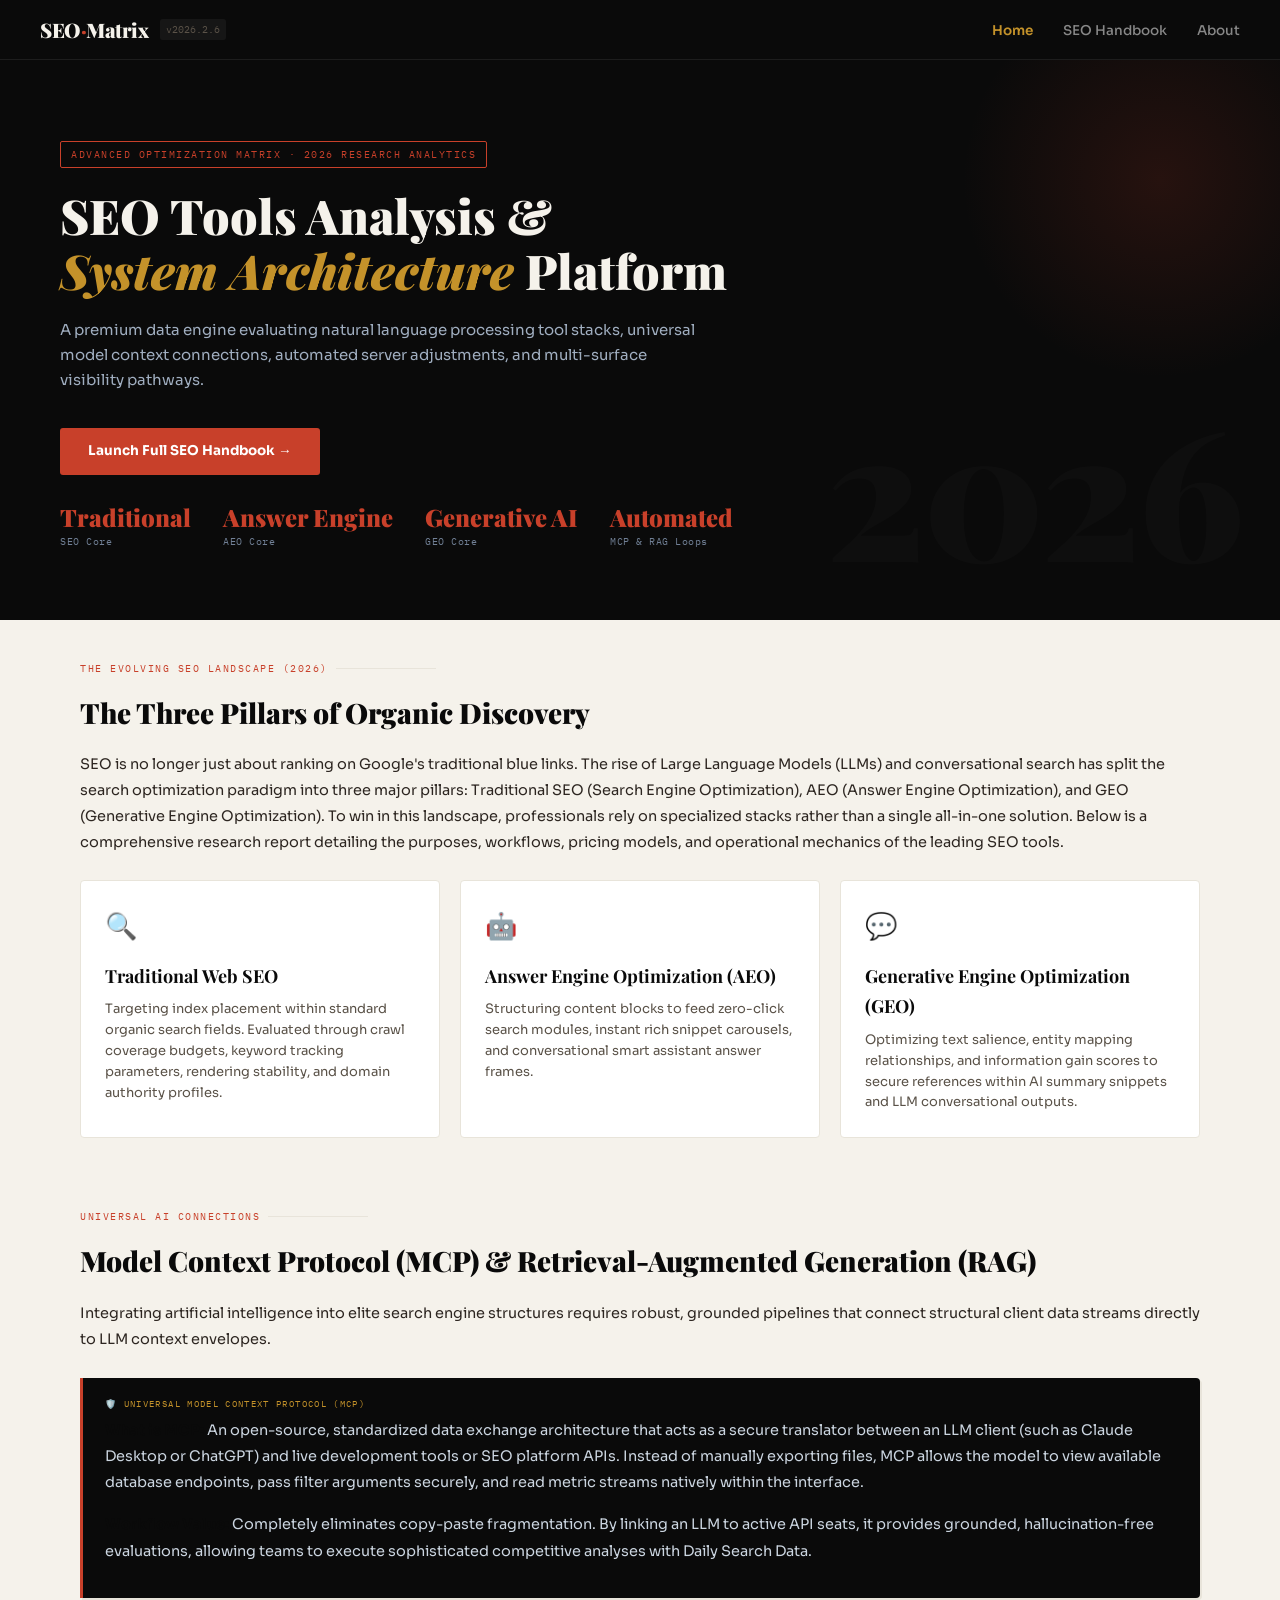
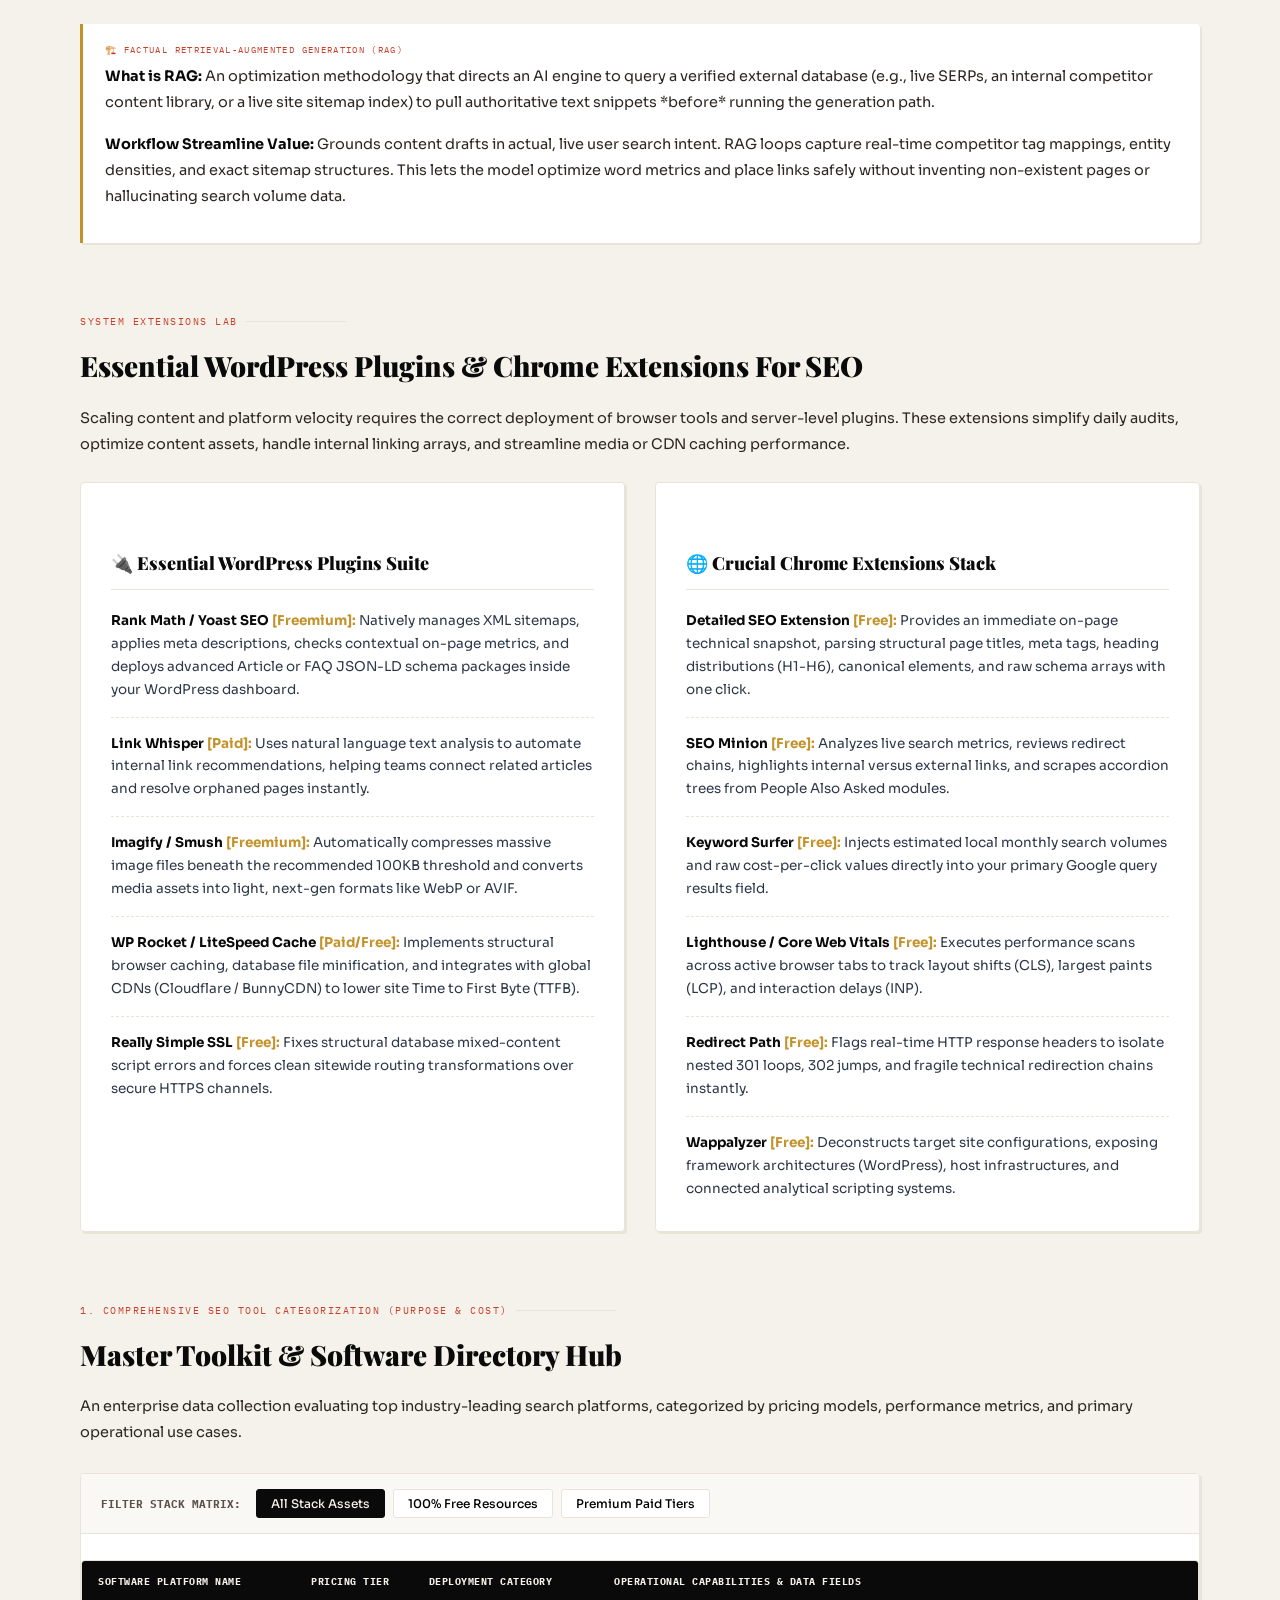
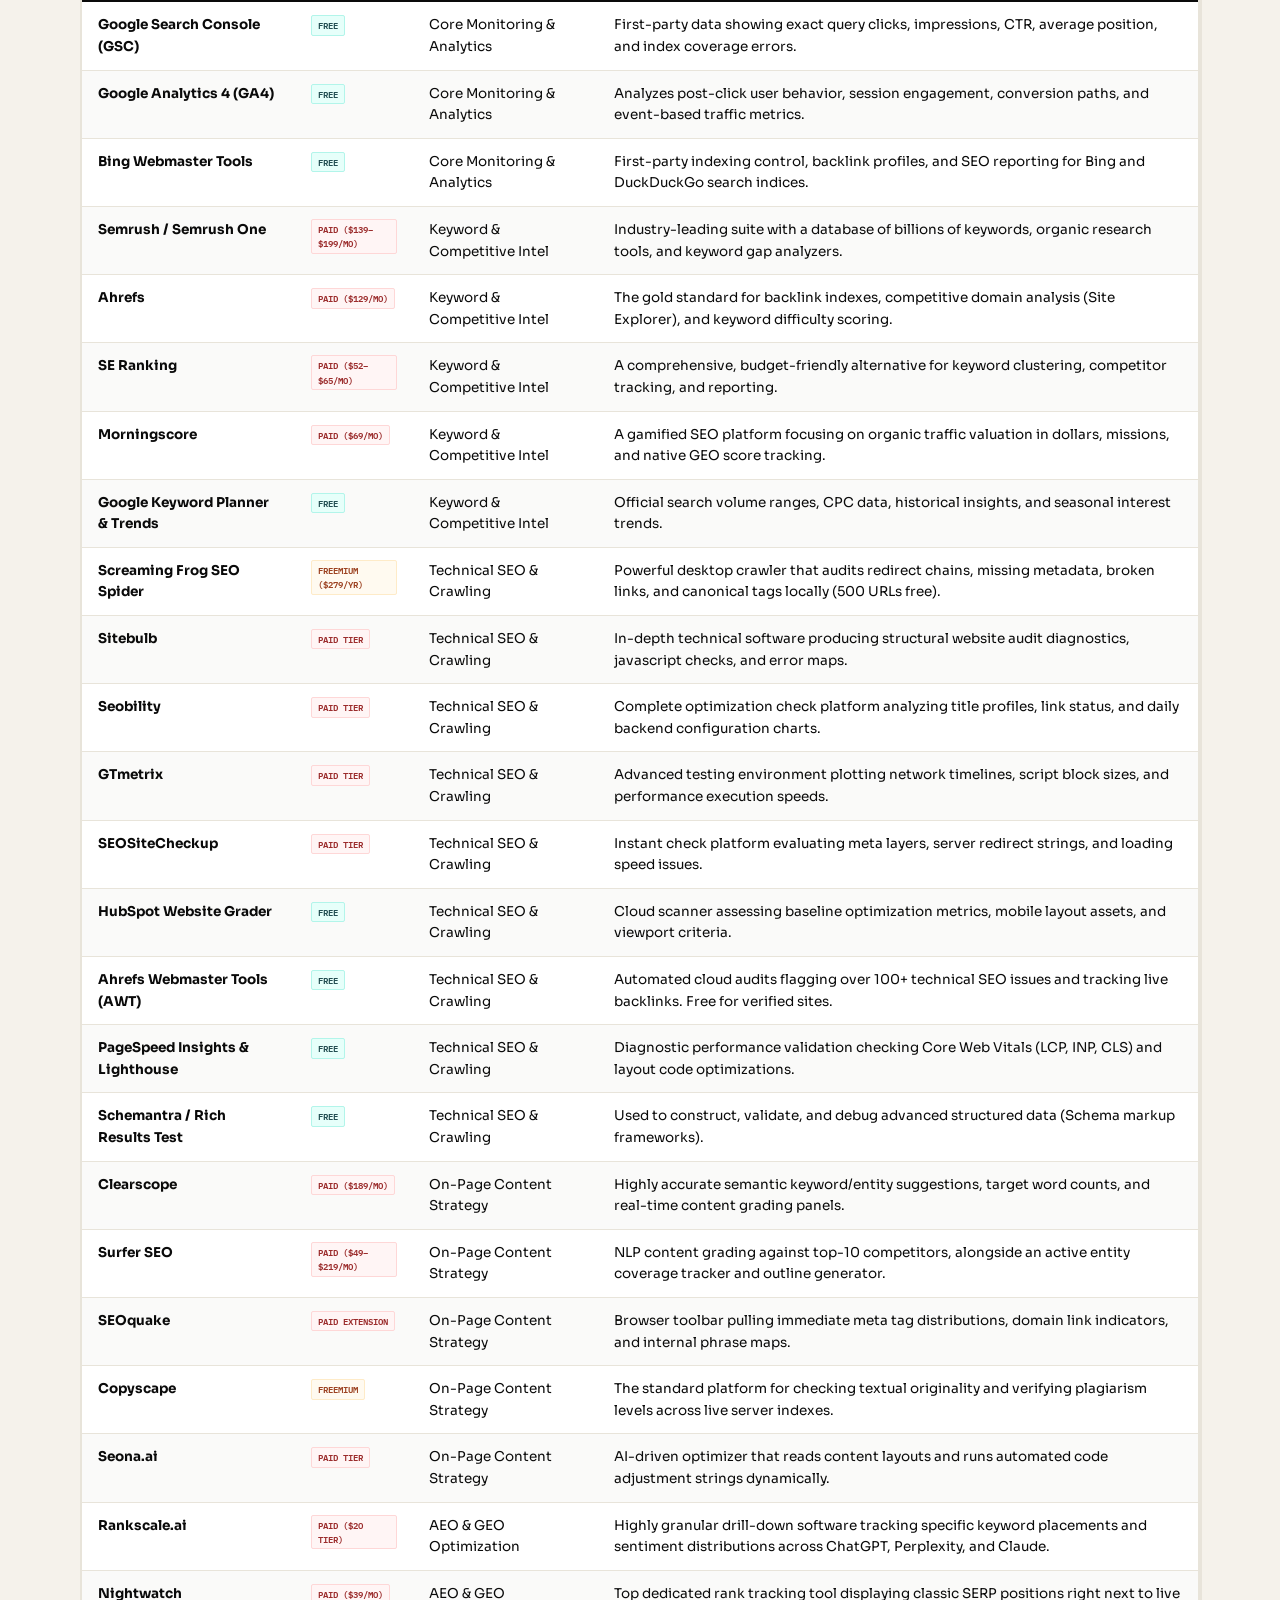
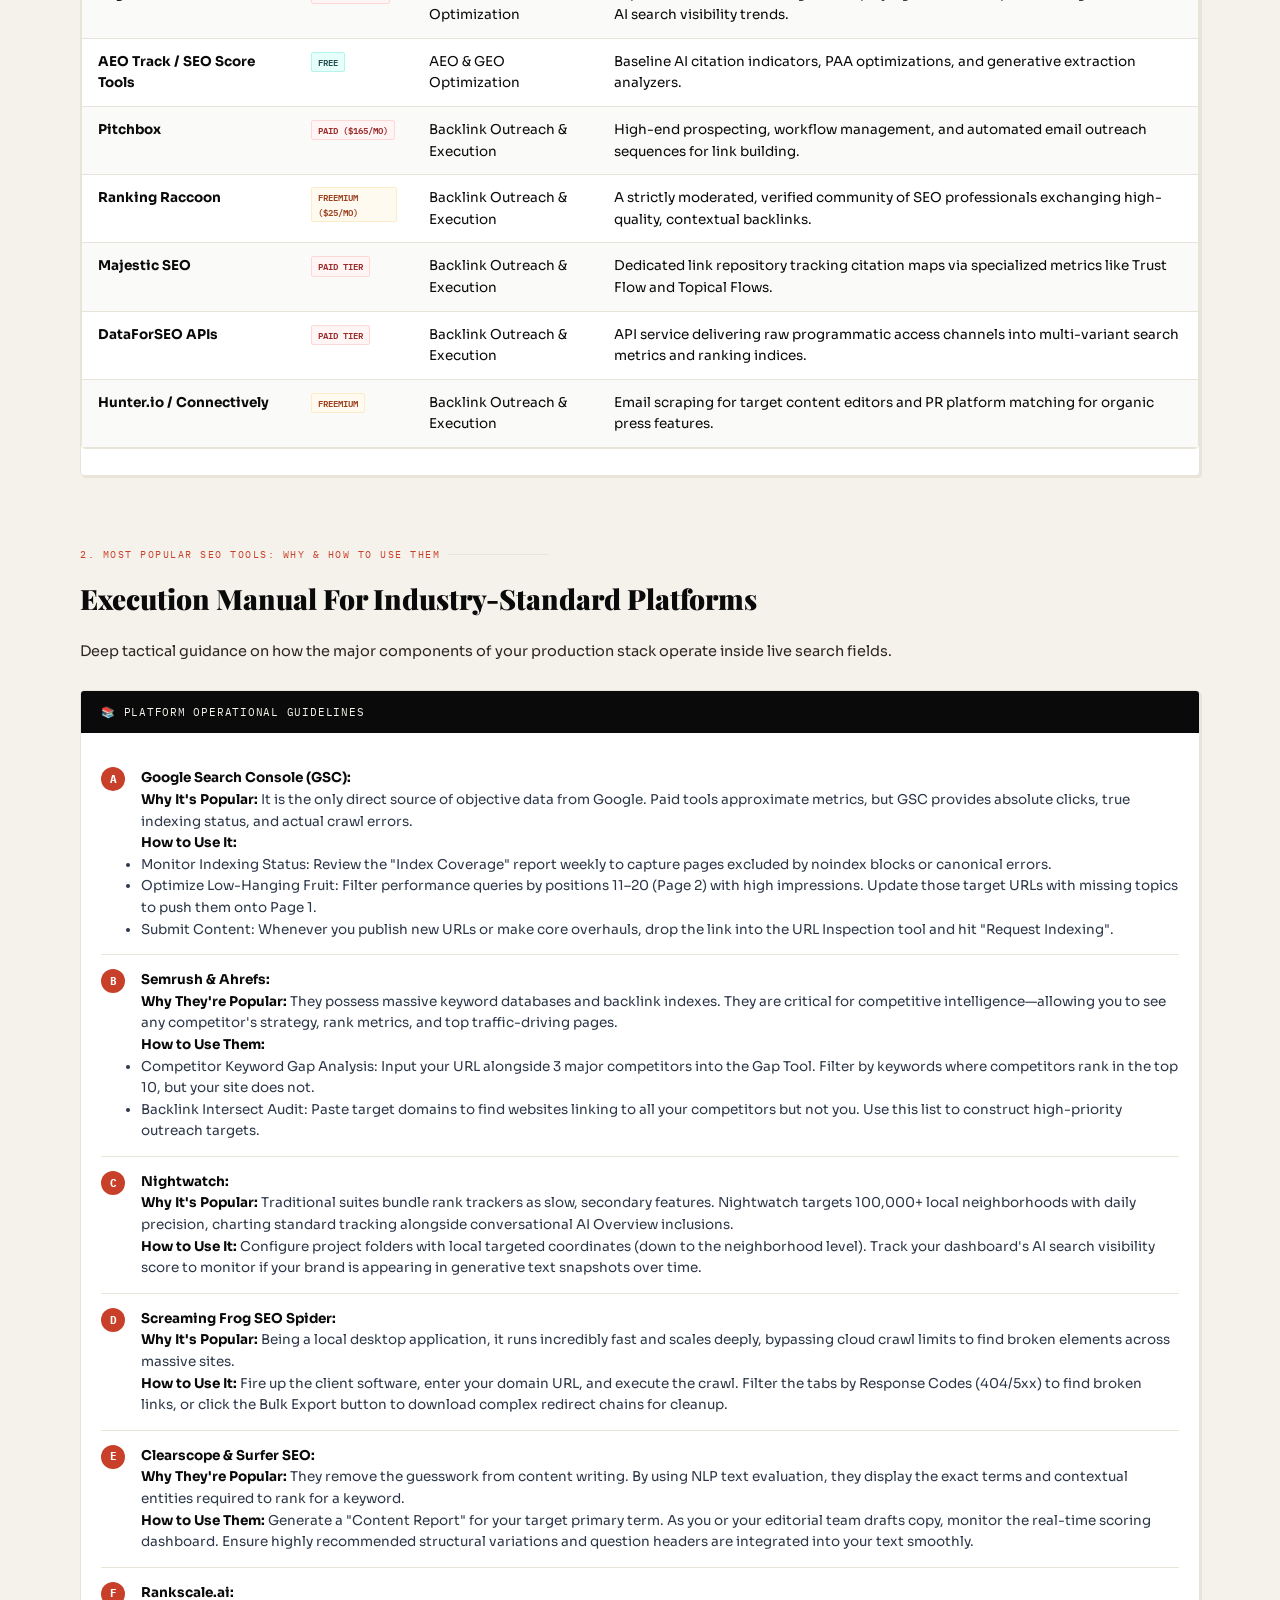
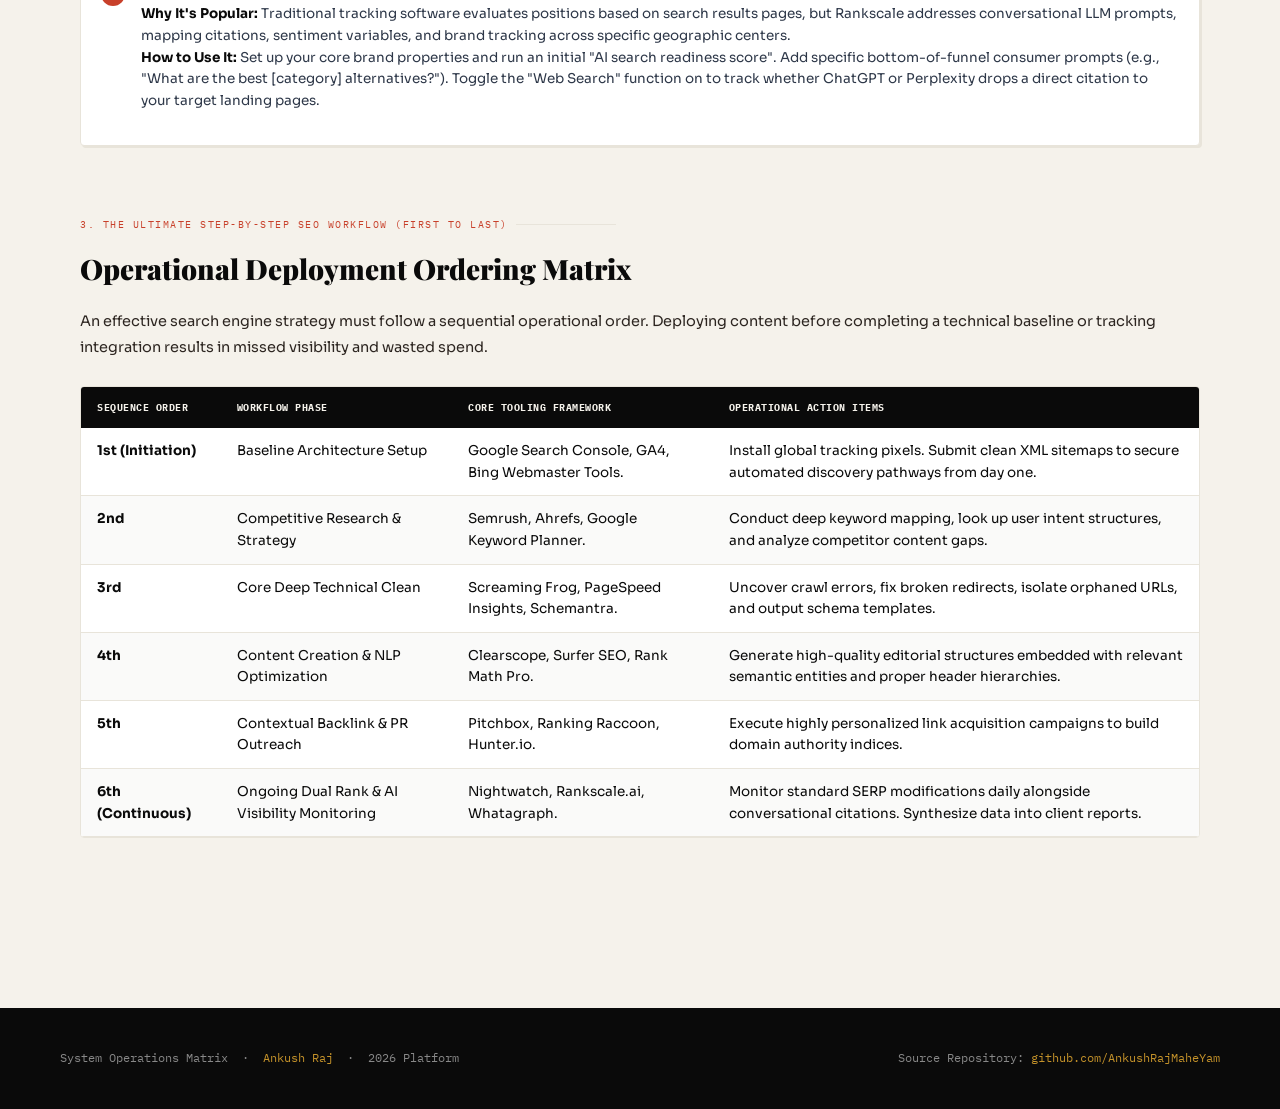
==== commit 494a7c91: "Hide the programmatically seo" ====
--- a/index.html
+++ b/index.html
@@ -468,8 +468,9 @@
                     </table>
                 </div>
             </section>
-
-            <section class="dashboard-section">
+<!-- 
+            
+<section class="dashboard-section">
                 <div class="part-label">4. Architecting the Automated SEO Engine</div>
                 <h2 class="section-display-title">Automated Data Pipelines &amp; Hub Systems (n8n Engine blueprints)</h2>
                 <p>Modern workflows leverage automated triggers to scale operations without inflating manual management hours. Software can be connected via flexible no-code orchestrators (like self-hosted n8n or cloud tools like AirOps) or integrated hubs.</p>
@@ -577,6 +578,8 @@
     process_technical_seo_polish()</code></pre>
                 </div>
             </section>
+-->
+            
         </div>
 
         <footer id="footer">
